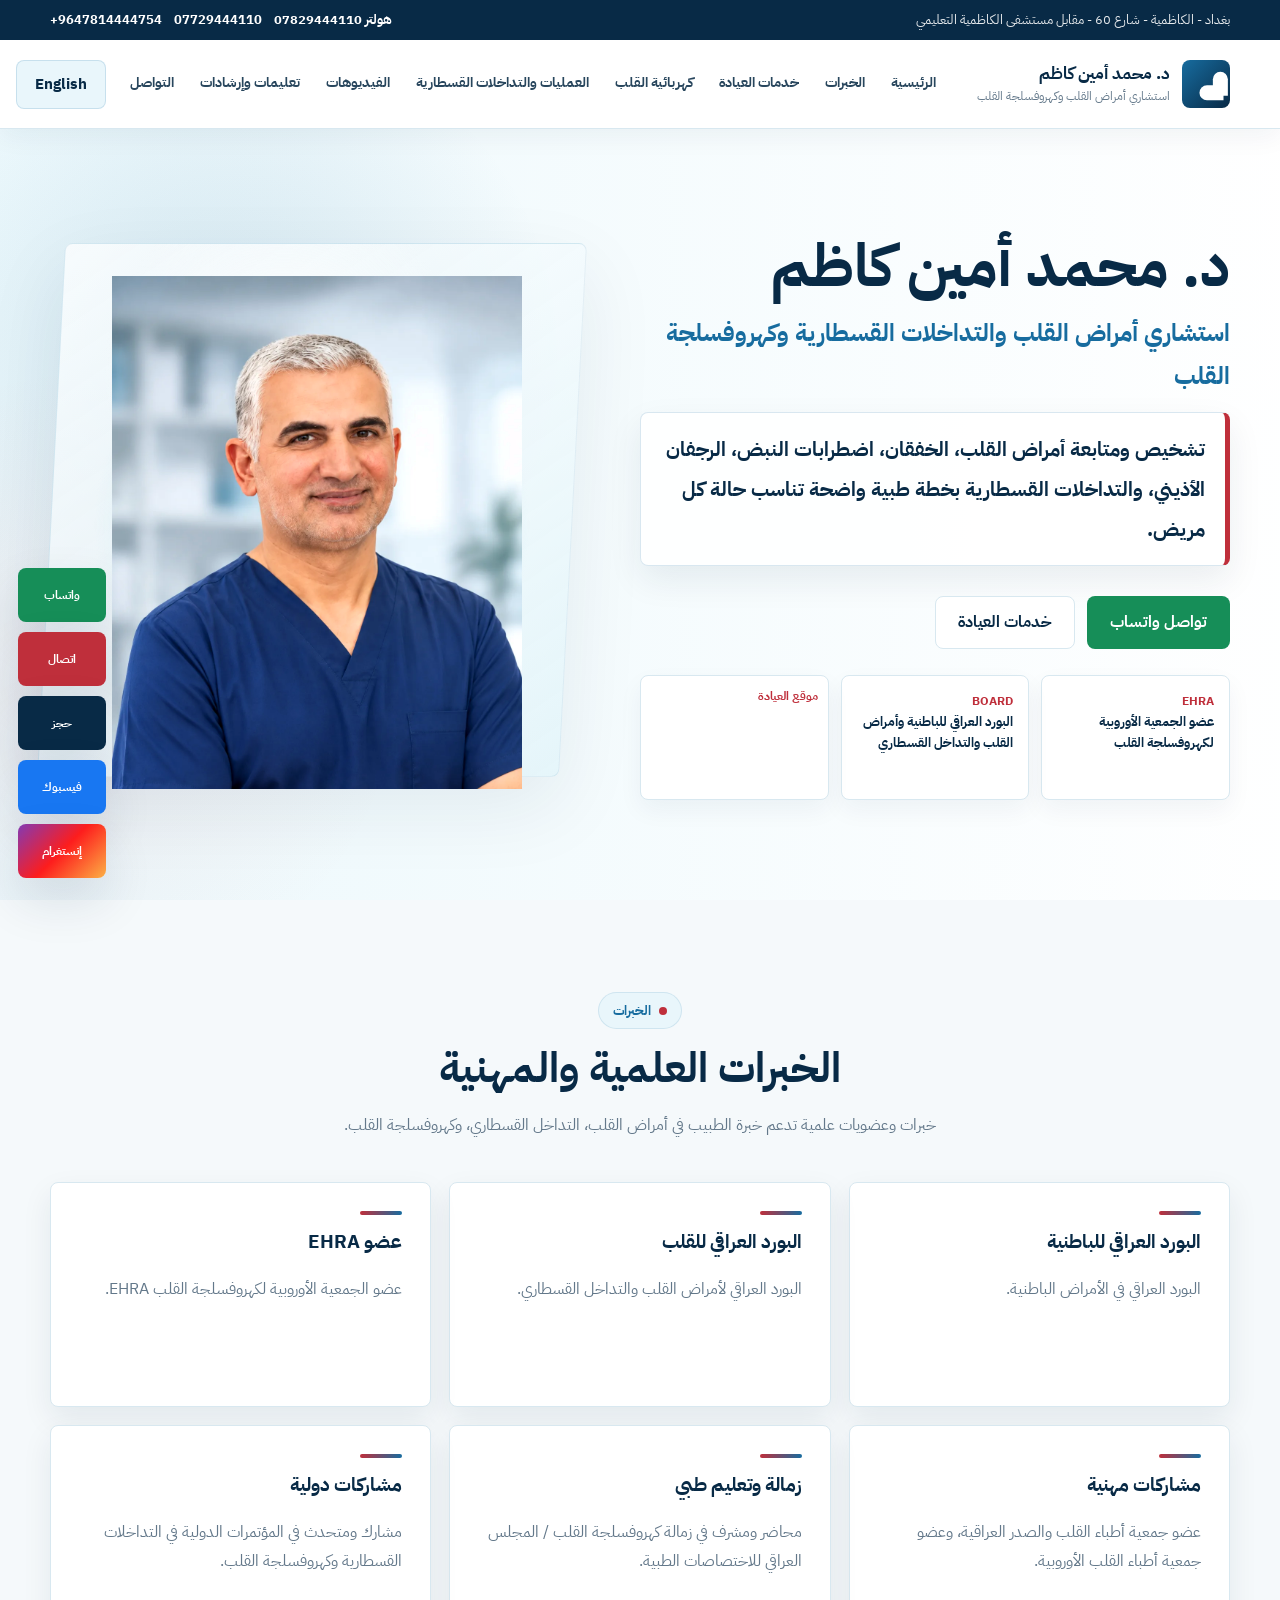
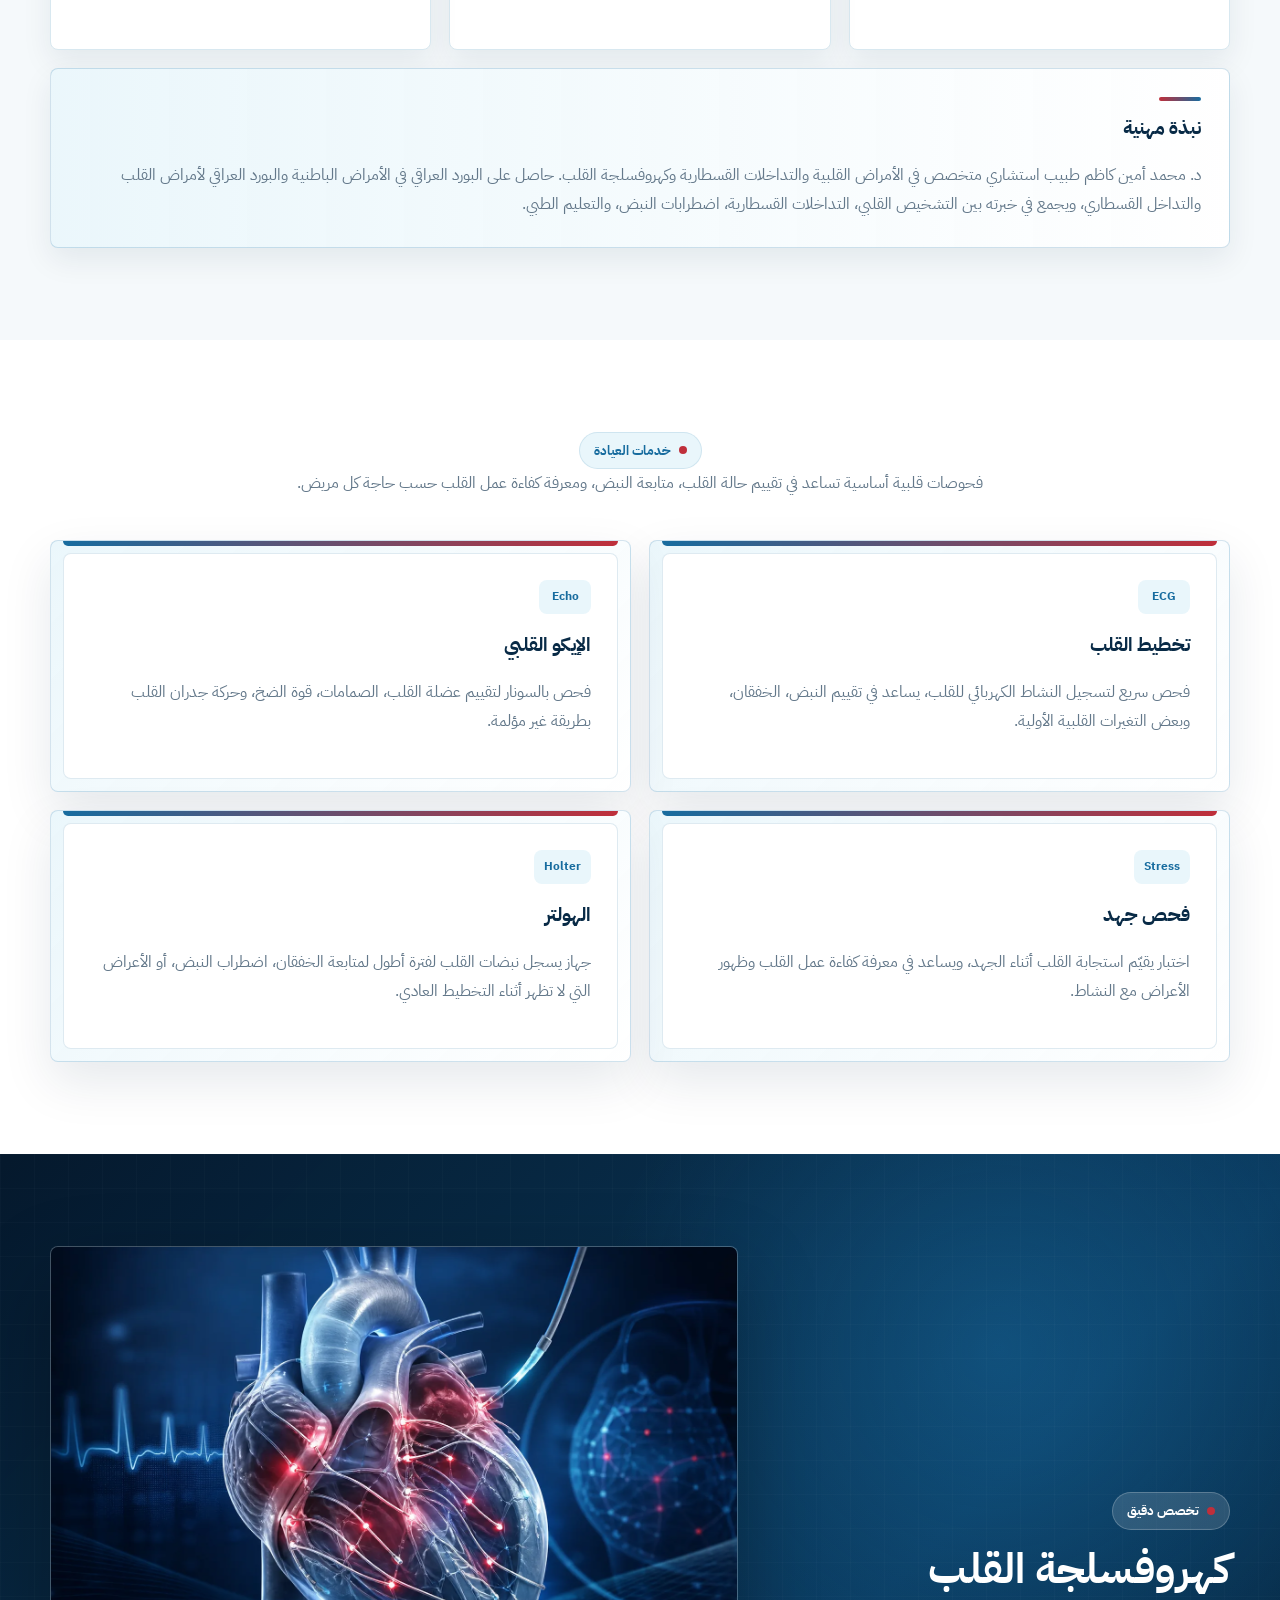
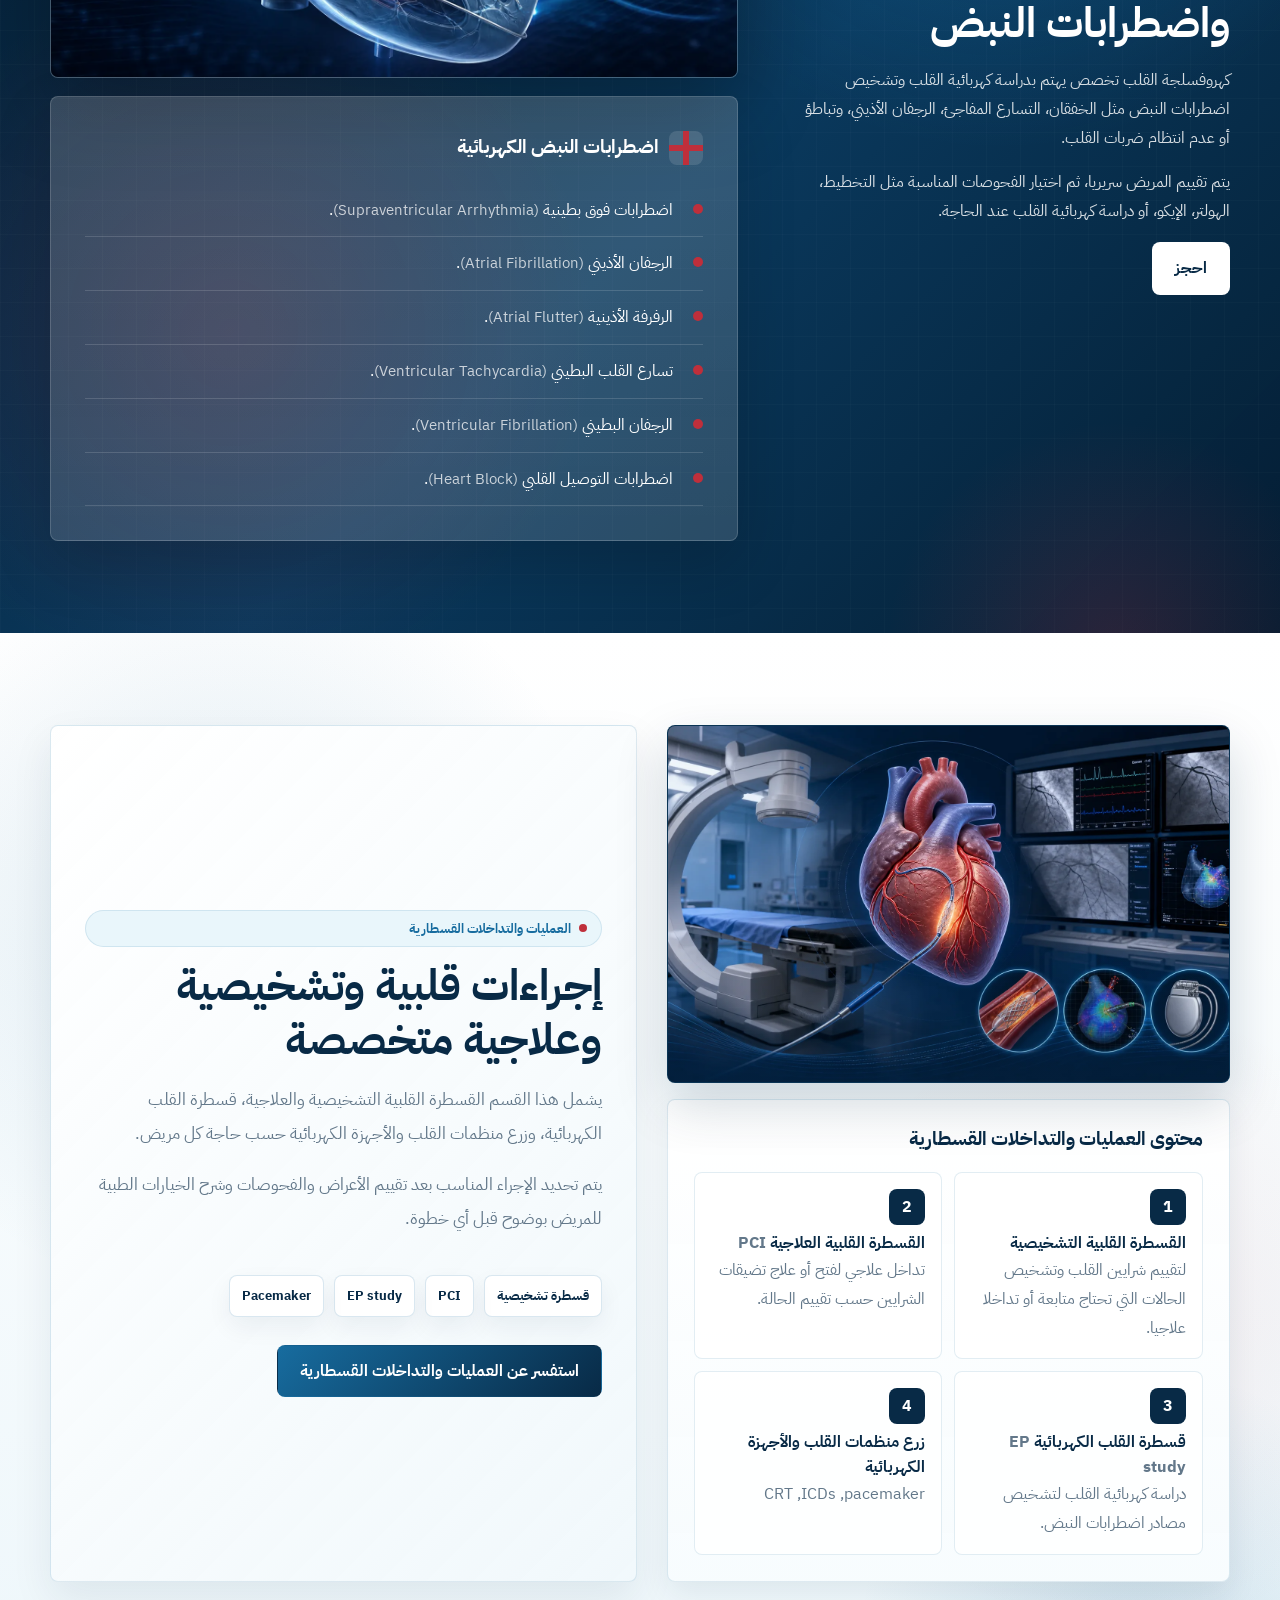
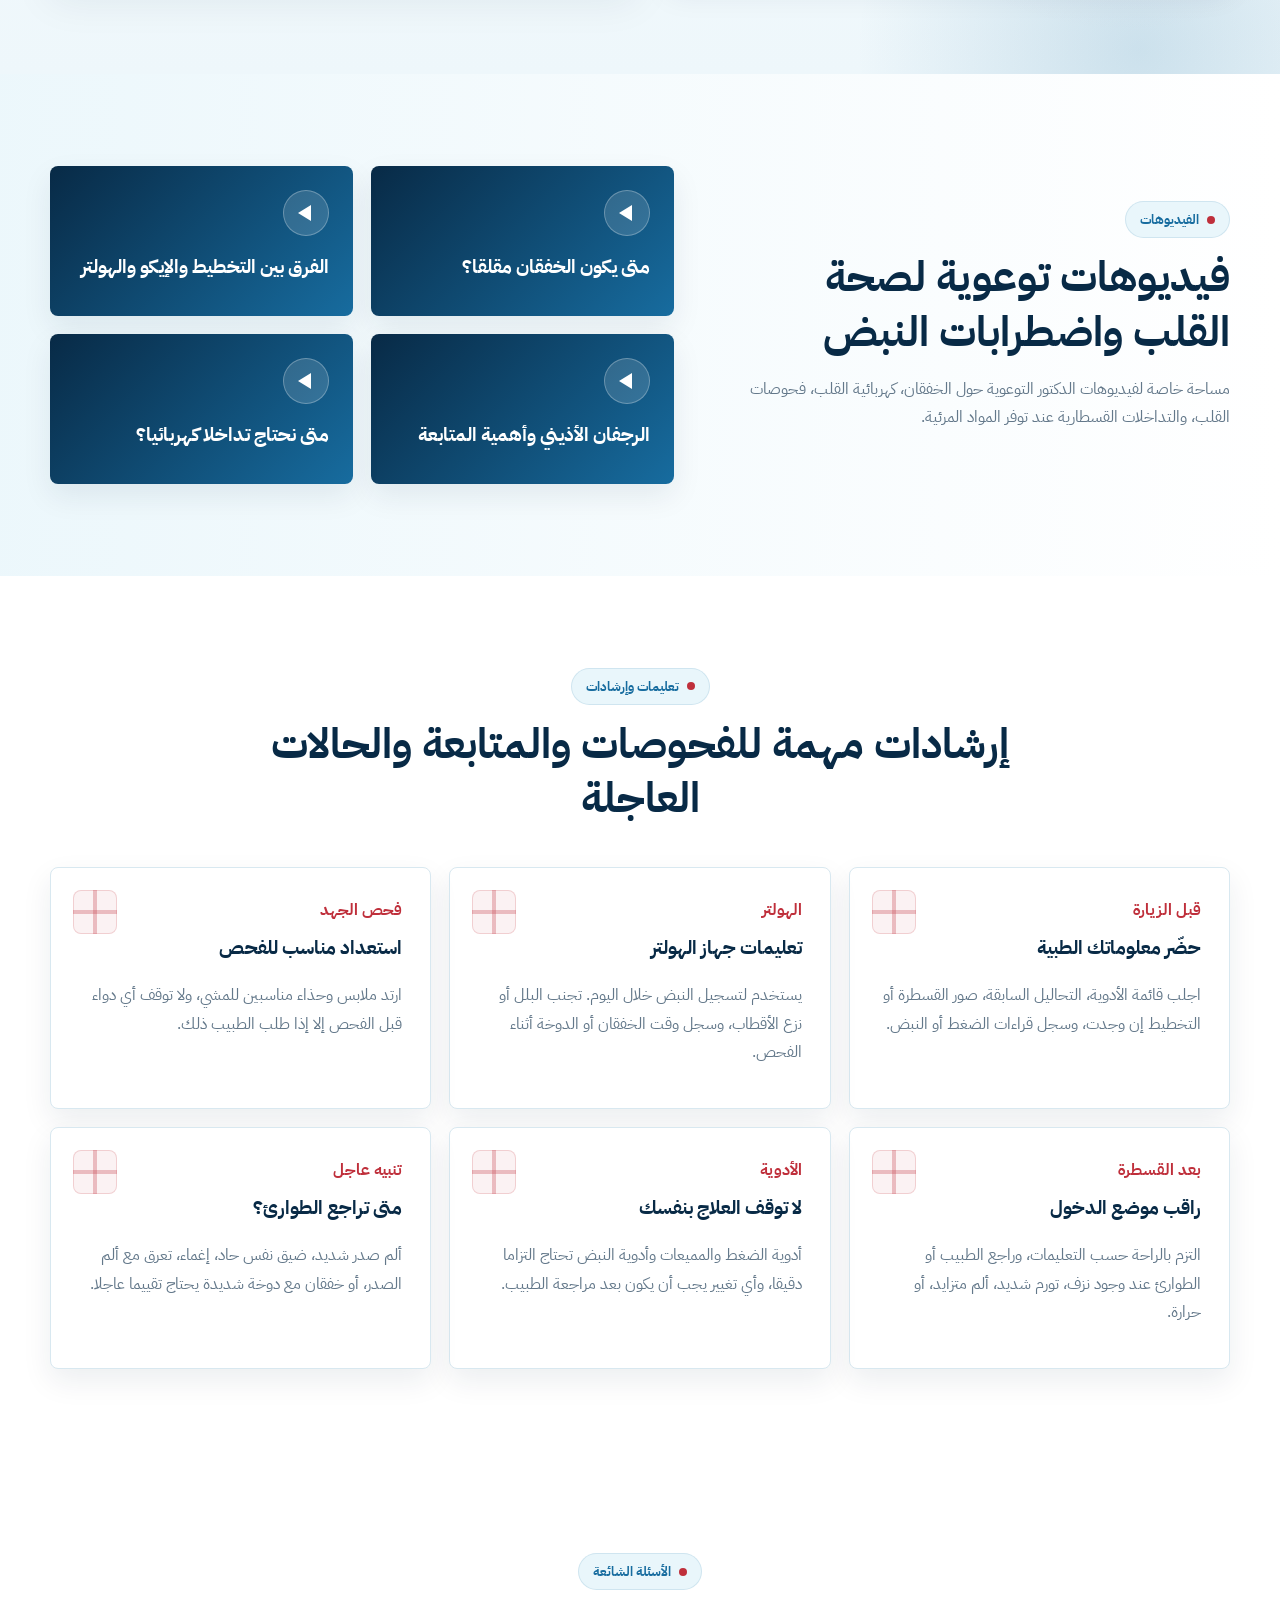
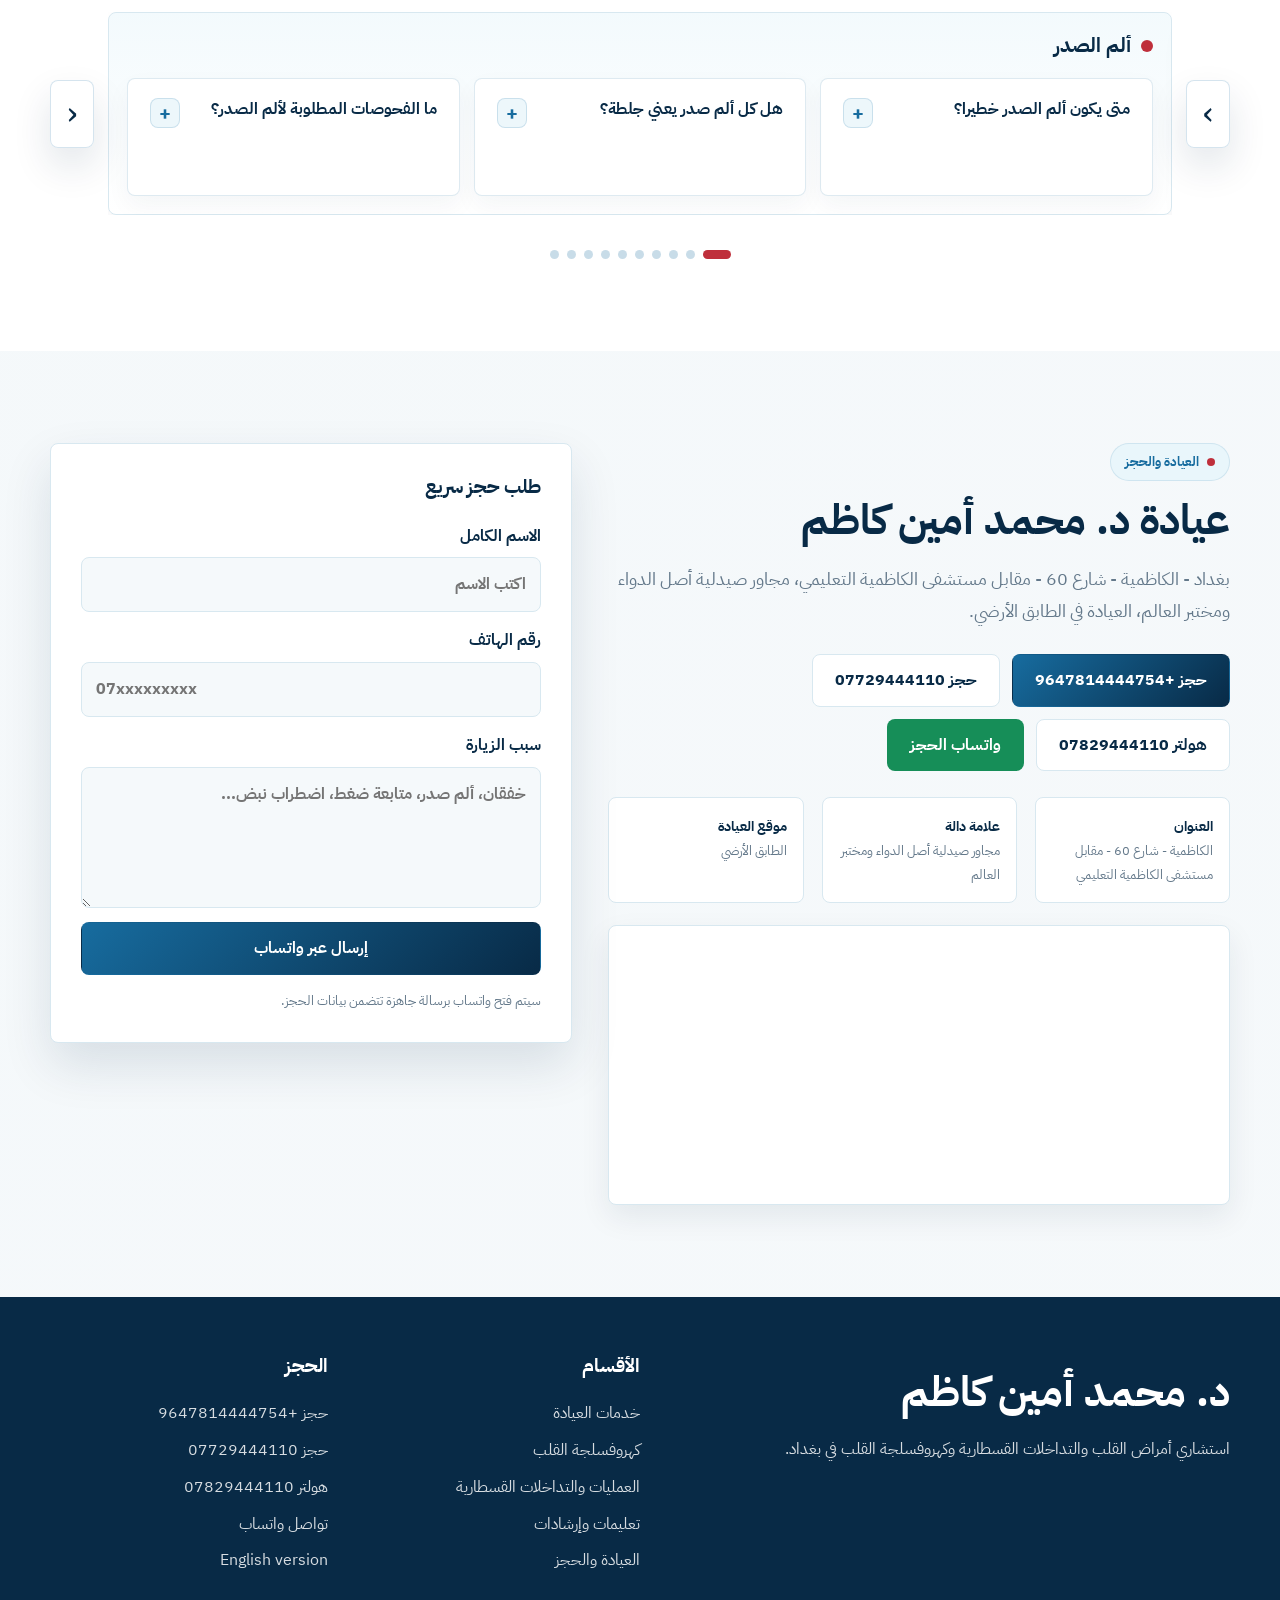
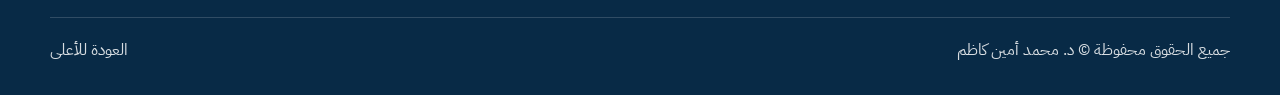
==== index.html @ b87ef4cc "Add files via upload" ====
<!DOCTYPE html>
<html lang="ar" dir="rtl">
<head>
  <meta charset="UTF-8" />
  <meta name="viewport" content="width=device-width, initial-scale=1.0" />
  <title>د. محمد أمين كاظم | استشاري أمراض القلب وكهروفسلجة القلب في بغداد</title>
  <meta name="description" content="د. محمد أمين كاظم، استشاري أمراض القلب والتداخلات القسطارية وكهروفسلجة القلب في بغداد. تشخيص ومتابعة الخفقان، اضطرابات النبض، ألم الصدر، القسطرة القلبية وكهربائية القلب." />
  <meta name="keywords" content="دكتور قلب بغداد, دكتور قلب الكاظمية, كهروفسلجة القلب بغداد, كهربائية القلب, اضطرابات النبض, خفقان القلب, قسطرة القلب بغداد, د. محمد أمين كاظم" />
  <meta name="author" content="د. محمد أمين كاظم" />
  <meta name="theme-color" content="#082a46" />
  <link rel="canonical" href="index.html" />
  <meta property="og:title" content="د. محمد أمين كاظم | استشاري أمراض القلب وكهروفسلجة القلب في بغداد" />
  <meta property="og:description" content="رعاية قلبية متخصصة في بغداد لتشخيص ومتابعة الخفقان، اضطرابات النبض، الرجفان الأذيني، القسطرة القلبية، وكهروفسلجة القلب." />
  <meta property="og:type" content="website" />
  <meta property="og:url" content="index.html" />
  <meta property="og:site_name" content="عيادة د. محمد أمين كاظم" />
  <meta property="og:locale" content="ar_IQ" />
  <meta property="og:locale:alternate" content="en_US" />
  <meta property="og:image" content="assets/images/doctor-main.png" />
  <meta property="og:image:type" content="image/png" />
  <meta property="og:image:alt" content="د. محمد أمين كاظم استشاري أمراض القلب وكهروفسلجة القلب في بغداد" />
  <meta name="twitter:card" content="summary_large_image" />
  <meta name="twitter:title" content="د. محمد أمين كاظم | استشاري أمراض القلب في بغداد" />
  <meta name="twitter:description" content="تشخيص ومتابعة أمراض القلب، الخفقان، اضطرابات النبض، الرجفان الأذيني، والتداخلات القسطارية في بغداد." />
  <meta name="twitter:image" content="assets/images/doctor-main.png" />
  <meta name="twitter:image:alt" content="د. محمد أمين كاظم استشاري أمراض القلب" />
  <link rel="alternate" hreflang="ar" href="index.html" />
  <link rel="alternate" hreflang="en" href="index-en.html" />
  <link rel="alternate" hreflang="x-default" href="index.html" />
  <link rel="preconnect" href="https://fonts.googleapis.com" />
  <link rel="preconnect" href="https://fonts.gstatic.com" crossorigin />
  <link href="https://fonts.googleapis.com/css2?family=IBM+Plex+Sans+Arabic:wght@400;500;600;700;800&family=Manrope:wght@400;500;600;700;800&display=swap" rel="stylesheet" />
  <link rel="preload" href="assets/images/doctor-main.webp" as="image" type="image/webp" />
  <link rel="stylesheet" href="styles.css" />
  <script type="application/ld+json">
  {
    "@context": "https://schema.org",
    "@type": "Physician",
    "name": "د. محمد أمين كاظم",
    "url": "index.html",
    "image": "assets/images/doctor-main.png",
    "description": "استشاري أمراض القلب والتداخلات القسطارية وكهروفسلجة القلب في بغداد.",
    "medicalSpecialty": ["Cardiology", "Interventional Cardiology", "Cardiac Electrophysiology"],
    "telephone": ["+9647814444754", "+9647729444110", "+9647829444110"],
    "address": {
      "@type": "PostalAddress",
      "addressLocality": "بغداد",
      "streetAddress": "الكاظمية - شارع 60 - مقابل مستشفى الكاظمية التعليمي - مجاور صيدلية أصل الدواء ومختبر العالم - الطابق الأرضي",
      "addressCountry": "IQ"
    },
    "areaServed": "بغداد",
    "knowsAbout": ["أمراض القلب", "الخفقان", "اضطرابات النبض", "كهروفسلجة القلب", "التداخلات القسطارية", "الرجفان الأذيني"]
  }
  </script>
</head>
<body>
  <header class="site-header" id="top">
    <div class="top-strip">
      <div class="container top-strip-inner">
        <span>بغداد - الكاظمية - شارع 60 - مقابل مستشفى الكاظمية التعليمي</span>
        <div class="top-links">
          <a href="tel:+9647814444754">+9647814444754</a>
          <a href="tel:07729444110">07729444110</a>
          <a href="tel:07829444110">هولتر 07829444110</a>
        </div>
      </div>
    </div>
    <div class="container nav-wrap">
      <a class="brand" href="#home" aria-label="د. محمد أمين كاظم">
        <span class="brand-mark" aria-hidden="true">
          <span></span>
        </span>
        <span class="brand-text">
          <strong>د. محمد أمين كاظم</strong>
          <small>استشاري أمراض القلب وكهروفسلجة القلب</small>
        </span>
      </a>
      <button class="menu-toggle" type="button" aria-label="فتح القائمة" aria-expanded="false">
        <span></span><span></span><span></span>
      </button>
      <nav class="main-nav" aria-label="القائمة الرئيسية">
        <a href="#home">الرئيسية</a>
        <a href="#qualifications">الخبرات</a>
        <a href="#services">خدمات العيادة</a>
        <a href="#electrophysiology">كهربائية القلب</a>
        <a href="#interventions">العمليات والتداخلات القسطارية</a>
        <a href="#videos">الفيديوهات</a>
        <a href="#guidance">تعليمات وإرشادات</a>
        <a href="#contact">التواصل</a>
      </nav>
      <a class="language-switch" href="index-en.html" lang="en" hreflang="en">English</a>
    </div>
  </header>

  <main>
    <section class="hero section-pad" id="home">
      <div class="container hero-grid">
        <div class="hero-content">
          <h1>د. محمد أمين كاظم</h1>
          <p class="lead">استشاري أمراض القلب والتداخلات القسطارية وكهروفسلجة القلب</p>
          <p class="hero-copy">تشخيص ومتابعة أمراض القلب، الخفقان، اضطرابات النبض، الرجفان الأذيني، والتداخلات القسطارية بخطة طبية واضحة تناسب حالة كل مريض.</p>
          <div class="hero-actions">
            <a class="btn btn-whatsapp" href="https://wa.me/9647814444754" target="_blank" rel="noopener">تواصل واتساب</a>
            <a class="btn btn-outline" href="#services">خدمات العيادة</a>
          </div>
          <div class="hero-badges" aria-label="معلومات تخصصية">
            <div>
              <span>EHRA</span>
              <strong>عضو الجمعية الأوروبية لكهروفسلجة القلب</strong>
            </div>
            <div>
              <span>Board</span>
              <strong>البورد العراقي للباطنية وأمراض القلب والتداخل القسطاري</strong>
            </div>
            <div class="map-badge">
              <span>موقع العيادة</span>
              <iframe
                title="خريطة عيادة د. محمد أمين كاظم"
                src="https://www.google.com/maps?q=%D8%A8%D8%BA%D8%AF%D8%A7%D8%AF%20%D8%A7%D9%84%D9%83%D8%A7%D8%B8%D9%85%D9%8A%D8%A9%20%D8%B4%D8%A7%D8%B1%D8%B9%2060%20%D9%85%D9%82%D8%A7%D8%A8%D9%84%20%D9%85%D8%B3%D8%AA%D8%B4%D9%81%D9%89%20%D8%A7%D9%84%D9%83%D8%A7%D8%B8%D9%85%D9%8A%D8%A9%20%D8%A7%D9%84%D8%AA%D8%B9%D9%84%D9%8A%D9%85%D9%8A&output=embed"
                loading="lazy"
                referrerpolicy="no-referrer-when-downgrade"></iframe>
            </div>
          </div>
        </div>
        <div class="hero-visual">
          <div class="doctor-frame">
            <picture>
              <source srcset="assets/images/doctor-main.webp" type="image/webp" />
              <img src="assets/images/doctor-main.png" alt="د. محمد أمين كاظم استشاري أمراض القلب" />
            </picture>
          </div>
        </div>
      </div>
    </section>

    <section class="section-pad soft-bg" id="qualifications">
      <div class="container">
        <div class="section-head">
          <span class="eyebrow">الخبرات</span>
          <h2>الخبرات العلمية والمهنية</h2>
          <p>خبرات وعضويات علمية تدعم خبرة الطبيب في أمراض القلب، التداخل القسطاري، وكهروفسلجة القلب.</p>
        </div>
        <div class="qualification-grid">
          <article class="info-card"><h3>البورد العراقي للباطنية</h3><p>البورد العراقي في الأمراض الباطنية.</p></article>
          <article class="info-card"><h3>البورد العراقي للقلب</h3><p>البورد العراقي لأمراض القلب والتداخل القسطاري.</p></article>
          <article class="info-card"><h3>عضو EHRA</h3><p>عضو الجمعية الأوروبية لكهروفسلجة القلب EHRA.</p></article>
          <article class="info-card"><h3>مشاركات مهنية</h3><p>عضو جمعية أطباء القلب والصدر العراقية، وعضو جمعية أطباء القلب الأوروبية.</p></article>
          <article class="info-card"><h3>زمالة وتعليم طبي</h3><p>محاضر ومشرف في زمالة كهروفسلجة القلب / المجلس العراقي للاختصاصات الطبية.</p></article>
          <article class="info-card"><h3>مشاركات دولية</h3><p>مشارك ومتحدث في المؤتمرات الدولية في التداخلات القسطارية وكهروفسلجة القلب.</p></article>
          <article class="info-card wide-info"><h3>نبذة مهنية</h3><p>د. محمد أمين كاظم طبيب استشاري متخصص في الأمراض القلبية والتداخلات القسطارية وكهروفسلجة القلب. حاصل على البورد العراقي في الأمراض الباطنية والبورد العراقي لأمراض القلب والتداخل القسطاري، ويجمع في خبرته بين التشخيص القلبي، التداخلات القسطارية، اضطرابات النبض، والتعليم الطبي.</p></article>
        </div>
      </div>
    </section>

    <section class="section-pad" id="services">
      <div class="container">
        <div class="section-head">
          <span class="eyebrow">خدمات العيادة</span>
          <p>فحوصات قلبية أساسية تساعد في تقييم حالة القلب، متابعة النبض، ومعرفة كفاءة عمل القلب حسب حاجة كل مريض.</p>
        </div>
        <div class="service-grid">
          <article class="service-card">
            <div class="service-inner"><span>ECG</span><h3>تخطيط القلب</h3><p>فحص سريع لتسجيل النشاط الكهربائي للقلب، يساعد في تقييم النبض، الخفقان، وبعض التغيرات القلبية الأولية.</p></div>
          </article>
          <article class="service-card">
            <div class="service-inner"><span>Echo</span><h3>الإيكو القلبي</h3><p>فحص بالسونار لتقييم عضلة القلب، الصمامات، قوة الضخ، وحركة جدران القلب بطريقة غير مؤلمة.</p></div>
          </article>
          <article class="service-card">
            <div class="service-inner"><span>Stress</span><h3>فحص جهد</h3><p>اختبار يقيّم استجابة القلب أثناء الجهد، ويساعد في معرفة كفاءة عمل القلب وظهور الأعراض مع النشاط.</p></div>
          </article>
          <article class="service-card">
            <div class="service-inner"><span>Holter</span><h3>الهولتر</h3><p>جهاز يسجل نبضات القلب لفترة أطول لمتابعة الخفقان، اضطراب النبض، أو الأعراض التي لا تظهر أثناء التخطيط العادي.</p></div>
          </article>
        </div>
      </div>
    </section>

    <section class="section-pad deep-feature" id="electrophysiology">
      <div class="container split-grid">
        <div class="feature-copy">
          <span class="eyebrow light-eyebrow">تخصص دقيق</span>
          <h2>كهروفسلجة القلب واضطرابات النبض</h2>
          <p>كهروفسلجة القلب تخصص يهتم بدراسة كهربائية القلب وتشخيص اضطرابات النبض مثل الخفقان، التسارع المفاجئ، الرجفان الأذيني، وتباطؤ أو عدم انتظام ضربات القلب.</p>
          <p>يتم تقييم المريض سريريا، ثم اختيار الفحوصات المناسبة مثل التخطيط، الهولتر، الإيكو، أو دراسة كهربائية القلب عند الحاجة.</p>
          <a class="btn btn-light" href="#contact">احجز</a>
        </div>
        <div class="ep-stack">
          <figure class="ep-visual">
            <picture>
              <source srcset="assets/images/electrophysiology-visual.webp" type="image/webp" />
              <img src="assets/images/electrophysiology-visual.png" alt="صورة توضيحية احترافية لكهروفسلجة القلب واضطرابات النبض" loading="lazy" />
            </picture>
          </figure>
          <div class="dark-panel">
            <h3>اضطرابات النبض الكهربائية</h3>
            <ul>
              <li>اضطرابات فوق بطينية <span>(Supraventricular Arrhythmia)</span>.</li>
              <li>الرجفان الأذيني <span>(Atrial Fibrillation)</span>.</li>
              <li>الرفرفة الأذينية <span>(Atrial Flutter)</span>.</li>
              <li>تسارع القلب البطيني <span>(Ventricular Tachycardia)</span>.</li>
              <li>الرجفان البطيني <span>(Ventricular Fibrillation)</span>.</li>
              <li>اضطرابات التوصيل القلبي <span>(Heart Block)</span>.</li>
            </ul>
          </div>
        </div>
      </div>
    </section>

    <section class="section-pad interventions-section" id="interventions">
      <div class="container split-grid reverse-on-mobile">
        <div class="intervention-showcase">
          <figure class="intervention-visual">
            <picture>
              <source srcset="assets/images/interventions-visual.webp" type="image/webp" />
              <img src="assets/images/interventions-visual.png" alt="صورة توضيحية لعمليات القسطرة القلبية والتداخلات الكهربائية" loading="lazy" />
            </picture>
          </figure>
          <div class="timeline-card">
            <h3>محتوى العمليات والتداخلات القسطارية</h3>
            <ol>
              <li><strong>القسطرة القلبية التشخيصية</strong><span>لتقييم شرايين القلب وتشخيص الحالات التي تحتاج متابعة أو تداخلا علاجيا.</span></li>
              <li><strong>القسطرة القلبية العلاجية <span class="inline-ltr">PCI</span></strong><span>تداخل علاجي لفتح أو علاج تضيقات الشرايين حسب تقييم الحالة.</span></li>
              <li><strong>قسطرة القلب الكهربائية <span class="inline-ltr">EP study</span></strong><span>دراسة كهربائية القلب لتشخيص مصادر اضطرابات النبض.</span></li>
              <li><strong>زرع منظمات القلب والأجهزة الكهربائية</strong><span><span class="inline-ltr">pacemaker</span>, <span class="inline-ltr">ICDs</span>, <span class="inline-ltr">CRT</span></span></li>
            </ol>
          </div>
        </div>
        <div class="intervention-copy">
          <span class="eyebrow">العمليات والتداخلات القسطارية</span>
          <h2>إجراءات قلبية وتشخيصية وعلاجية متخصصة</h2>
          <p>يشمل هذا القسم القسطرة القلبية التشخيصية والعلاجية، قسطرة القلب الكهربائية، وزرع منظمات القلب والأجهزة الكهربائية حسب حاجة كل مريض.</p>
          <p>يتم تحديد الإجراء المناسب بعد تقييم الأعراض والفحوصات وشرح الخيارات الطبية للمريض بوضوح قبل أي خطوة.</p>
          <div class="cath-tags" aria-label="مجالات العمليات والتداخلات القسطارية">
            <span>قسطرة تشخيصية</span>
            <span>PCI</span>
            <span>EP study</span>
            <span>Pacemaker</span>
          </div>
          <a class="btn btn-primary" href="tel:07729444110">استفسر عن العمليات والتداخلات القسطارية</a>
        </div>
      </div>
    </section>

    <section class="section-pad video-section" id="videos">
      <div class="container split-grid">
        <div>
          <span class="eyebrow">الفيديوهات</span>
          <h2>فيديوهات توعوية لصحة القلب واضطرابات النبض</h2>
          <p>مساحة خاصة لفيديوهات الدكتور التوعوية حول الخفقان، كهربائية القلب، فحوصات القلب، والتداخلات القسطارية عند توفر المواد المرئية.</p>
        </div>
        <div class="video-grid">
          <article class="video-card"><span></span><h3>متى يكون الخفقان مقلقا؟</h3></article>
          <article class="video-card"><span></span><h3>الفرق بين التخطيط والإيكو والهولتر</h3></article>
          <article class="video-card"><span></span><h3>الرجفان الأذيني وأهمية المتابعة</h3></article>
          <article class="video-card"><span></span><h3>متى نحتاج تداخلا كهربائيا؟</h3></article>
        </div>
      </div>
    </section>

    <section class="section-pad guidance-section" id="guidance">
      <div class="container">
        <div class="section-head">
          <span class="eyebrow">تعليمات وإرشادات</span>
          <h2>إرشادات مهمة للفحوصات والمتابعة والحالات العاجلة</h2>
        </div>
        <div class="article-grid guidance-grid">
          <article class="article-card"><span>قبل الزيارة</span><h3>حضّر معلوماتك الطبية</h3><p>اجلب قائمة الأدوية، التحاليل السابقة، صور القسطرة أو التخطيط إن وجدت، وسجل قراءات الضغط أو النبض.</p></article>
          <article class="article-card"><span>الهولتر</span><h3>تعليمات جهاز الهولتر</h3><p>يستخدم لتسجيل النبض خلال اليوم. تجنب البلل أو نزع الأقطاب، وسجل وقت الخفقان أو الدوخة أثناء الفحص.</p></article>
          <article class="article-card"><span>فحص الجهد</span><h3>استعداد مناسب للفحص</h3><p>ارتد ملابس وحذاء مناسبين للمشي، ولا توقف أي دواء قبل الفحص إلا إذا طلب الطبيب ذلك.</p></article>
          <article class="article-card"><span>بعد القسطرة</span><h3>راقب موضع الدخول</h3><p>التزم بالراحة حسب التعليمات، وراجع الطبيب أو الطوارئ عند وجود نزف، تورم شديد، ألم متزايد، أو حرارة.</p></article>
          <article class="article-card"><span>الأدوية</span><h3>لا توقف العلاج بنفسك</h3><p>أدوية الضغط والمميعات وأدوية النبض تحتاج التزاما دقيقا، وأي تغيير يجب أن يكون بعد مراجعة الطبيب.</p></article>
          <article class="article-card"><span>تنبيه عاجل</span><h3>متى تراجع الطوارئ؟</h3><p>ألم صدر شديد، ضيق نفس حاد، إغماء، تعرق مع ألم الصدر، أو خفقان مع دوخة شديدة يحتاج تقييما عاجلا.</p></article>
        </div>
      </div>
    </section>

    <section class="section-pad" id="faq">
      <div class="container faq-grid">
        <div>
          <span class="eyebrow">الأسئلة الشائعة</span>
        </div>
        <div class="faq-carousel" data-faq-carousel>
          <button class="faq-arrow faq-arrow-prev" type="button" aria-label="المحور السابق" data-faq-prev>›</button>
          <div class="faq-list" tabindex="0">
          <section class="faq-category" id="faq-chest">
            <h3>ألم الصدر</h3>
            <article class="faq-item"><button type="button">متى يكون ألم الصدر خطيرا؟</button><p>إذا كان الألم شديدا، جديدا، أو يرافقه ضيق نفس، تعرق، غثيان، دوخة، أو يمتد للكتف أو الذراع أو الفك، يجب التعامل معه كحالة طارئة ومراجعة الطوارئ فورا.</p></article>
            <article class="faq-item"><button type="button">هل كل ألم صدر يعني جلطة؟</button><p>ليس دائما؛ فقد يكون السبب من القلب أو المعدة أو العضلات أو الرئة، لكن الطبيب يبدأ عادة باستبعاد الأسباب القلبية المهمة لأنها قد تكون خطيرة.</p></article>
            <article class="faq-item"><button type="button">ما الفحوصات المطلوبة لألم الصدر؟</button><p>حسب الحالة قد يحتاج المريض إلى تخطيط قلب، تحاليل إنزيمات القلب، إيكو، فحص جهد، أو قسطرة إذا كانت النتائج تستدعي ذلك.</p></article>
          </section>

          <section class="faq-category" id="faq-palpitations">
            <h3>خفقان القلب</h3>
            <article class="faq-item"><button type="button">متى أراجع الطبيب بسبب الخفقان؟</button><p>إذا كان الخفقان متكررا، يطول، يزداد، أو يرافقه ألم صدر، إغماء، دوخة شديدة أو ضيق نفس، يحتاج إلى تقييم طبي.</p></article>
            <article class="faq-item"><button type="button">هل الخفقان دائما خطير؟</button><p>لا، بعض الحالات تكون بسبب قلق، منبهات، قلة نوم أو إجهاد، لكن الخفقان المتكرر قد يكون علامة على اضطراب في نظم القلب.</p></article>
            <article class="faq-item"><button type="button">ما الفحوصات التي تكشف سبب الخفقان؟</button><p>أهم الفحوصات: تخطيط القلب، الهولتر، الإيكو، تحاليل الدم، وأحيانا دراسة كهربائية القلب حسب تقييم الطبيب.</p></article>
          </section>

          <section class="faq-category" id="faq-rhythm">
            <h3>اضطرابات نبض القلب</h3>
            <article class="faq-item"><button type="button">ما معنى اضطراب النبض؟</button><p>يعني أن النبض قد يكون سريعا جدا، بطيئا جدا، أو غير منتظم، وقد يظهر كخفقان أو دوخة أو تعب أو ضيق نفس.</p></article>
            <article class="faq-item"><button type="button">متى يكون اضطراب النبض طارئا؟</button><p>إذا صاحبه ألم صدر، ضيق نفس شديد أو إغماء، يجب مراجعة الطوارئ؛ لأن بعض اضطرابات النبض تحتاج تدخلا عاجلا.</p></article>
            <article class="faq-item"><button type="button">هل اضطرابات النبض لها علاج؟</button><p>نعم، العلاج قد يكون أدوية، تنظيم نمط الحياة، صدمات كهربائية منظمة، كي بالقسطرة، أو أجهزة حسب نوع الاضطراب وشدته.</p></article>
          </section>

          <section class="faq-category" id="faq-af">
            <h3>الرجفان الأذيني</h3>
            <article class="faq-item"><button type="button">ما هو الرجفان الأذيني؟</button><p>هو نوع من اضطراب نبض القلب يكون فيه النبض غير منتظم، وقد يشعر المريض بخفقان، تعب، ضيق نفس أو دوخة.</p></article>
            <article class="faq-item"><button type="button">هل الرجفان الأذيني خطير؟</button><p>قد يزيد خطر الجلطات إذا لم يتابع بشكل صحيح، لذلك يحدد الطبيب الحاجة إلى مميعات الدم أو أدوية تنظيم النبض حسب حالة المريض.</p></article>
            <article class="faq-item"><button type="button">ما علاج الرجفان الأذيني؟</button><p>العلاج قد يشمل أدوية لتنظيم سرعة النبض، مميعات، أدوية لإرجاع النظم الطبيعي، تقويم نظم القلب، أو كي بالقسطرة في حالات مختارة.</p></article>
          </section>

          <section class="faq-category" id="faq-bp">
            <h3>ارتفاع ضغط الدم</h3>
            <article class="faq-item"><button type="button">هل ارتفاع الضغط يسبب أعراضا؟</button><p>غالبا لا يسبب أعراضا واضحة، ولهذا يسمى أحيانا القاتل الصامت، ويحتاج قياسا منتظما وليس الاعتماد على الإحساس فقط.</p></article>
            <article class="faq-item"><button type="button">متى أبدأ علاج الضغط؟</button><p>القرار يعتمد على قراءات الضغط المتكررة، العمر، وجود السكري أو أمراض الكلى أو القلب، وخطر الجلطات. العلاج قد يشمل تغيير نمط الحياة وأدوية حسب مرحلة الضغط والخطر العام.</p></article>
            <article class="faq-item"><button type="button">هل أترك دواء الضغط إذا تحسنت القراءة؟</button><p>لا توقف الدواء من نفسك. إذا تحسنت القراءات، الطبيب هو من يقرر تقليل العلاج أو تعديله.</p></article>
          </section>

          <section class="faq-category" id="faq-cath">
            <h3>قسطرة القلب التشخيصية</h3>
            <article class="faq-item"><button type="button">متى يحتاج المريض إلى قسطرة قلب؟</button><p>قد تطلب القسطرة عند وجود ألم صدر، نتائج غير طبيعية بفحص الجهد أو التخطيط، اشتباه بتضيق شرايين، أو الحاجة لتقييم دقيق لشرايين القلب.</p></article>
            <article class="faq-item"><button type="button">ماذا أفعل قبل القسطرة؟</button><p>عادة يطلب الفريق الطبي الصيام عدة ساعات، إبلاغ الطبيب بكل الأدوية خصوصا المميعات وأدوية السكري، وإخبار الفريق عن أي حساسية أو مرض كلى أو حمل.</p></article>
            <article class="faq-item"><button type="button">هل القسطرة مؤلمة؟</button><p>غالبا تجرى بتخدير موضعي ومهدئ بسيط، وقد يشعر المريض بضغط أو انزعاج بسيط في مكان الدخول، وليس ألما شديدا عادة.</p></article>
          </section>

          <section class="faq-category" id="faq-after-cath">
            <h3>بعد القسطرة أو الدعامة</h3>
            <article class="faq-item"><button type="button">ماذا أفعل بعد القسطرة؟</button><p>الراحة، شرب السوائل إذا سمح الطبيب، مراقبة مكان القسطرة، إبقاء المنطقة نظيفة وجافة، وتجنب الجهد حسب تعليمات الطبيب.</p></article>
            <article class="faq-item"><button type="button">متى أرجع للحركة والعمل؟</button><p>حسب نوع القسطرة ومكان الدخول. غالبا ينصح بتجنب حمل الأشياء الثقيلة والجهد الشديد لفترة قصيرة، وقد تكون العودة للعمل بعد أيام أو أسبوع حسب الحالة والعمل.</p></article>
            <article class="faq-item"><button type="button">هل أستطيع إيقاف المميعات بعد الدعامة؟</button><p>لا، إيقاف المميعات أو مضادات الصفيحات بدون رأي الطبيب قد يسبب انسداد الدعامة أو جلطة. يجب الالتزام بالدواء كما وصفه الطبيب.</p></article>
          </section>

          <section class="faq-category" id="faq-ep">
            <h3>كهروفسلجة القلب</h3>
            <article class="faq-item"><button type="button">ما هي كهروفسلجة القلب؟</button><p>هي فحوصات وتقييمات متخصصة لدراسة كهربائية القلب ومعرفة مصدر اضطراب النبض، خصوصا عند الخفقان المتكرر أو التسارع المفاجئ.</p></article>
            <article class="faq-item"><button type="button">متى يحتاج المريض دراسة كهربائية القلب؟</button><p>عند وجود خفقان متكرر، تسارع مفاجئ، إغماء غير واضح السبب، أو اضطراب نبض لم يظهر بشكل كاف في الفحوصات العادية.</p></article>
            <article class="faq-item"><button type="button">هل ممكن علاج الخفقان بالقسطرة الكهربائية؟</button><p>بعض أنواع اضطرابات النبض يمكن علاجها بالكي بالقسطرة، وهو من الإجراءات المستخدمة لإيقاف الإشارات الكهربائية غير الطبيعية في القلب.</p></article>
          </section>

          <section class="faq-category" id="faq-echo">
            <h3>الإيكو القلبي</h3>
            <article class="faq-item"><button type="button">ما هو الإيكو؟</button><p>الإيكو هو سونار للقلب يوضح حركة القلب، قوة الضخ، الصمامات، وحركة الدم داخل القلب.</p></article>
            <article class="faq-item"><button type="button">متى يحتاج المريض إيكو؟</button><p>قد يطلب عند ضيق النفس، ألم الصدر، النفخة القلبية، ضعف عضلة القلب، أمراض الصمامات، أو متابعة حالة قلبية معروفة.</p></article>
            <article class="faq-item"><button type="button">هل الإيكو مؤلم؟</button><p>لا، هو فحص غير مؤلم غالبا، ويستخدم الموجات الصوتية لتصوير القلب.</p></article>
          </section>

          <section class="faq-category" id="faq-stress">
            <h3>فحص الجهد</h3>
            <article class="faq-item"><button type="button">لماذا يطلب الطبيب فحص الجهد؟</button><p>يستخدم لتقييم القلب أثناء الجهد، وقد يساعد في تشخيص مشاكل شرايين القلب أو بعض اضطرابات النبض.</p></article>
            <article class="faq-item"><button type="button">هل فحص الجهد مناسب لكل المرضى؟</button><p>لا، الطبيب يقرر حسب العمر، الأعراض، التخطيط، الضغط، والقدرة على المشي. بعض المرضى يحتاجون فحوصات بديلة.</p></article>
            <article class="faq-item"><button type="button">هل أوقف أدويتي قبل فحص الجهد؟</button><p>لا توقف أي دواء إلا إذا طلب الطبيب ذلك؛ لأن بعض الأدوية قد تؤثر على نتيجة الفحص أو على سلامة المريض.</p></article>
          </section>
          </div>
          <button class="faq-arrow faq-arrow-next" type="button" aria-label="المحور التالي" data-faq-next>‹</button>
          <div class="faq-dots" aria-label="مؤشر محاور الأسئلة" data-faq-dots></div>
        </div>
      </div>
    </section>

    <section class="section-pad contact-section" id="contact">
      <div class="container contact-grid">
        <div>
          <span class="eyebrow">العيادة والحجز</span>
          <h2>عيادة د. محمد أمين كاظم</h2>
          <p class="address">بغداد - الكاظمية - شارع 60 - مقابل مستشفى الكاظمية التعليمي، مجاور صيدلية أصل الدواء ومختبر العالم، العيادة في الطابق الأرضي.</p>
          <div class="contact-actions">
            <a class="btn btn-primary" href="tel:+9647814444754">حجز +9647814444754</a>
            <a class="btn btn-outline" href="tel:07729444110">حجز 07729444110</a>
            <a class="btn btn-outline" href="tel:07829444110">هولتر 07829444110</a>
            <a class="btn btn-whatsapp" href="https://wa.me/9647814444754" target="_blank" rel="noopener">واتساب الحجز</a>
          </div>
          <div class="clinic-details">
            <div><strong>العنوان</strong><span>الكاظمية - شارع 60 - مقابل مستشفى الكاظمية التعليمي</span></div>
            <div><strong>علامة دالة</strong><span>مجاور صيدلية أصل الدواء ومختبر العالم</span></div>
            <div><strong>موقع العيادة</strong><span>الطابق الأرضي</span></div>
          </div>
          <div class="map-panel" aria-label="موقع العيادة على الخريطة">
            <iframe
              title="موقع عيادة د. محمد أمين كاظم"
              src="https://www.google.com/maps?q=%D8%A8%D8%BA%D8%AF%D8%A7%D8%AF%20%D8%A7%D9%84%D9%83%D8%A7%D8%B8%D9%85%D9%8A%D8%A9%20%D8%B4%D8%A7%D8%B1%D8%B9%2060%20%D9%85%D9%82%D8%A7%D8%A8%D9%84%20%D9%85%D8%B3%D8%AA%D8%B4%D9%81%D9%89%20%D8%A7%D9%84%D9%83%D8%A7%D8%B8%D9%85%D9%8A%D8%A9%20%D8%A7%D9%84%D8%AA%D8%B9%D9%84%D9%8A%D9%85%D9%8A&output=embed"
              loading="lazy"
              referrerpolicy="no-referrer-when-downgrade"></iframe>
          </div>
        </div>
        <form class="booking-form" action="https://wa.me/9647814444754" target="_blank">
          <h3>طلب حجز سريع</h3>
          <label>الاسم الكامل<input type="text" name="name" placeholder="اكتب الاسم" autocomplete="name" /></label>
          <label>رقم الهاتف<input type="tel" name="phone" placeholder="07xxxxxxxxx" autocomplete="tel" /></label>
          <label>سبب الزيارة<textarea name="message" rows="4" placeholder="خفقان، ألم صدر، متابعة ضغط، اضطراب نبض..."></textarea></label>
          <button class="btn btn-primary" type="submit">إرسال عبر واتساب</button>
          <p>سيتم فتح واتساب برسالة جاهزة تتضمن بيانات الحجز.</p>
        </form>
      </div>
    </section>
  </main>

  <footer class="site-footer">
    <div class="container footer-grid">
      <div>
        <h2>د. محمد أمين كاظم</h2>
        <p>استشاري أمراض القلب والتداخلات القسطارية وكهروفسلجة القلب في بغداد.</p>
      </div>
      <div>
        <h3>الأقسام</h3>
        <a href="#services">خدمات العيادة</a>
        <a href="#electrophysiology">كهروفسلجة القلب</a>
        <a href="#interventions">العمليات والتداخلات القسطارية</a>
        <a href="#guidance">تعليمات وإرشادات</a>
        <a href="#contact">العيادة والحجز</a>
      </div>
      <div>
        <h3>الحجز</h3>
        <a href="tel:+9647814444754">حجز +9647814444754</a>
        <a href="tel:07729444110">حجز 07729444110</a>
        <a href="tel:07829444110">هولتر 07829444110</a>
        <a href="https://wa.me/9647814444754" target="_blank" rel="noopener">تواصل واتساب</a>
        <a href="index-en.html" lang="en" hreflang="en">English version</a>
      </div>
    </div>
    <div class="container footer-bottom">
      <span>جميع الحقوق محفوظة © د. محمد أمين كاظم</span>
      <a href="#top">العودة للأعلى</a>
    </div>
  </footer>

  <div class="floating-actions" aria-label="أزرار تواصل سريعة">
    <a class="floating-whatsapp" href="https://wa.me/9647814444754" target="_blank" rel="noopener" aria-label="تواصل واتساب">واتساب</a>
    <a class="floating-call" href="tel:07729444110" aria-label="اتصال للحجز">اتصال</a>
    <a class="floating-booking" href="#contact" aria-label="حجز موعد">حجز</a>
    <a class="floating-facebook" href="https://www.facebook.com/profile.php?id=61590721949825" target="_blank" rel="noopener" aria-label="صفحة فيسبوك">فيسبوك</a>
    <a class="floating-instagram" href="https://www.instagram.com/dr.mohammed.amin.kazim/" target="_blank" rel="noopener" aria-label="صفحة إنستغرام">إنستغرام</a>
  </div>

  <nav class="mobile-quickbar" aria-label="تواصل سريع">
    <a href="tel:07729444110">اتصال</a>
    <a href="https://wa.me/9647814444754" target="_blank" rel="noopener">واتساب</a>
    <a href="#contact">حجز</a>
    <a href="https://www.facebook.com/profile.php?id=61590721949825" target="_blank" rel="noopener">فيسبوك</a>
    <a href="https://www.instagram.com/dr.mohammed.amin.kazim/" target="_blank" rel="noopener">إنستغرام</a>
  </nav>

  <script src="script.js"></script>
</body>
</html>
---- styles.css ----
:root {
  --navy: #082a46;
  --navy-2: #0e3b61;
  --blue: #176c9f;
  --cyan: #e9f6fb;
  --red: #bf2f3b;
  --red-soft: #fff0f1;
  --green: #168e58;
  --ink: #172f45;
  --muted: #63788a;
  --line: #d8e8f0;
  --soft: #f5f9fb;
  --white: #ffffff;
  --shadow: 0 22px 50px rgba(8, 42, 70, 0.12);
  --shadow-soft: 0 12px 30px rgba(8, 42, 70, 0.08);
}

* {
  box-sizing: border-box;
}

html {
  max-width: 100%;
  overflow-x: hidden;
  scroll-behavior: smooth;
}

body {
  max-width: 100%;
  overflow-x: hidden;
  margin: 0;
  padding-top: 118px;
  font-family: "IBM Plex Sans Arabic", Tahoma, Arial, sans-serif;
  color: var(--ink);
  background: var(--white);
  line-height: 1.8;
}

body.nav-open {
  overflow: hidden;
}

a {
  color: inherit;
  text-decoration: none;
}

img {
  display: block;
  max-width: 100%;
}

button,
input,
textarea {
  font: inherit;
}

section {
  scroll-margin-top: 132px;
}

.container {
  width: min(1180px, calc(100% - 32px));
  margin-inline: auto;
}

.section-pad {
  padding: 92px 0;
}

.soft-bg {
  background: var(--soft);
}

.site-header {
  position: fixed;
  inset: 0 0 auto 0;
  z-index: 80;
  background: rgba(255, 255, 255, 0.98);
  border-bottom: 1px solid var(--line);
  box-shadow: 0 8px 24px rgba(8, 42, 70, 0.05);
  backdrop-filter: blur(14px);
}

.top-strip {
  color: rgba(255, 255, 255, 0.9);
  background: var(--navy);
  font-size: 13px;
}

.top-strip-inner {
  min-height: 40px;
  display: flex;
  align-items: center;
  justify-content: space-between;
  gap: 18px;
}

.top-links {
  display: flex;
  gap: 12px;
  align-items: center;
  direction: ltr;
}

.top-links a {
  color: var(--white);
  font-weight: 700;
}

.nav-wrap {
  min-height: 88px;
  display: flex;
  align-items: center;
  gap: 18px;
}

.brand {
  display: flex;
  align-items: center;
  gap: 12px;
  min-width: 270px;
}

.brand-mark {
  width: 48px;
  height: 48px;
  display: grid;
  place-items: center;
  background: linear-gradient(135deg, var(--blue), var(--navy));
  border-radius: 8px;
}

.brand-mark span {
  width: 23px;
  height: 23px;
  position: relative;
  transform: rotate(-45deg);
}

.brand-mark span::before,
.brand-mark span::after {
  content: "";
  position: absolute;
  width: 15px;
  height: 24px;
  background: var(--white);
  border-radius: 15px 15px 0 0;
  transform: rotate(45deg);
  transform-origin: 0 100%;
}

.brand-mark span::after {
  right: 0;
  transform: rotate(-45deg);
  transform-origin: 100% 100%;
}

.brand-text strong,
.brand-text small {
  display: block;
  line-height: 1.35;
}

.brand-text strong {
  color: var(--navy);
  font-size: 17px;
}

.brand-text small {
  color: var(--muted);
  font-size: 12px;
  margin-top: 2px;
}

.main-nav {
  display: flex;
  align-items: center;
  gap: 14px;
  margin-inline-start: auto;
  font-size: 14px;
  font-weight: 800;
}

.main-nav a {
  position: relative;
  isolation: isolate;
  overflow: hidden;
  color: #28465d;
  padding: 10px 6px;
  border-bottom: 2px solid transparent;
  border-radius: 8px;
  white-space: nowrap;
  transition: color 0.2s ease, background 0.2s ease, box-shadow 0.2s ease, border-color 0.2s ease;
}

.main-nav a:hover,
.main-nav a.active {
  color: var(--blue);
  border-color: var(--red);
}

.main-nav a.active {
  background: linear-gradient(135deg, rgba(233, 246, 251, 0.96), rgba(255, 255, 255, 0.74));
  box-shadow: 0 10px 24px rgba(8, 42, 70, 0.08);
}

.main-nav a.active::before {
  content: "";
  position: absolute;
  inset: 0;
  z-index: -1;
  background: linear-gradient(115deg, transparent 0 32%, rgba(255, 255, 255, 0.95) 44%, transparent 56% 100%);
  transform: translateX(115%);
  animation: navShine 2.7s ease-in-out infinite;
}

.main-nav a.active::after {
  content: "";
  position: absolute;
  right: 50%;
  bottom: 2px;
  width: 34px;
  height: 3px;
  border-radius: 999px;
  background: var(--red);
  box-shadow: 0 0 14px rgba(191, 47, 59, 0.42);
  transform: translateX(50%);
}

@keyframes navShine {
  0%,
  42% {
    transform: translateX(115%);
  }

  72%,
  100% {
    transform: translateX(-115%);
  }
}

.menu-toggle {
  display: none;
  width: 44px;
  height: 44px;
  border: 1px solid var(--line);
  border-radius: 8px;
  background: var(--white);
  cursor: pointer;
}

.menu-toggle span {
  display: block;
  width: 20px;
  height: 2px;
  margin: 5px auto;
  background: var(--navy);
}

.btn {
  min-height: 46px;
  display: inline-flex;
  align-items: center;
  justify-content: center;
  gap: 8px;
  padding: 11px 22px;
  border: 1px solid transparent;
  border-radius: 8px;
  font-weight: 900;
  cursor: pointer;
  transition: transform 0.2s ease, box-shadow 0.2s ease, background 0.2s ease;
}

.btn:hover {
  transform: translateY(-2px);
  box-shadow: var(--shadow-soft);
}

.btn-primary {
  color: var(--white);
  background: linear-gradient(135deg, var(--blue), var(--navy));
}

.btn-outline {
  color: var(--navy);
  background: var(--white);
  border-color: var(--line);
}

.btn-whatsapp {
  color: var(--white);
  background: var(--green);
}

.btn-light {
  color: var(--navy);
  background: var(--white);
}

.language-switch {
  min-height: 46px;
  display: inline-flex;
  align-items: center;
  justify-content: center;
  padding: 10px 18px;
  color: var(--navy);
  background: var(--cyan);
  border: 1px solid rgba(23, 108, 159, 0.16);
  border-radius: 8px;
  font-size: 15px;
  font-weight: 900;
  white-space: nowrap;
}

.language-switch:hover {
  color: var(--white);
  background: var(--navy);
}

.hero {
  position: relative;
  overflow: hidden;
  min-height: calc(100vh - 118px);
  display: flex;
  align-items: center;
  background:
    radial-gradient(circle at 18% 30%, rgba(23, 108, 159, 0.14), transparent 28%),
    radial-gradient(circle at 7% 72%, rgba(191, 47, 59, 0.07), transparent 24%),
    linear-gradient(90deg, rgba(235, 248, 252, 0.94), rgba(255, 255, 255, 0.96)),
    linear-gradient(135deg, #ffffff, #eef7fb);
}

.hero::before {
  content: "";
  position: absolute;
  inset-inline-end: 4%;
  top: 16%;
  width: min(520px, 42vw);
  height: 68%;
  border: 1px solid rgba(23, 108, 159, 0.1);
  border-radius: 8px;
  background:
    radial-gradient(circle at 42% 22%, rgba(255, 255, 255, 0.84), transparent 34%),
    radial-gradient(circle at 58% 72%, rgba(191, 47, 59, 0.08), transparent 32%),
    linear-gradient(145deg, rgba(255, 255, 255, 0.72), rgba(220, 241, 248, 0.62));
  box-shadow: 0 28px 80px rgba(8, 42, 70, 0.08);
  transform: skewX(-3deg);
}

.hero-grid {
  position: relative;
  display: grid;
  grid-template-columns: 1.05fr 0.95fr;
  align-items: center;
  gap: 56px;
}

.hero-content,
.hero-visual {
  min-width: 0;
}

.eyebrow {
  display: inline-flex;
  align-items: center;
  gap: 8px;
  color: var(--blue);
  background: var(--cyan);
  border: 1px solid rgba(23, 108, 159, 0.12);
  border-radius: 999px;
  padding: 6px 14px;
  font-size: 13px;
  font-weight: 900;
}

.eyebrow::before {
  content: "";
  width: 8px;
  height: 8px;
  background: var(--red);
  border-radius: 50%;
}

.light-eyebrow {
  color: var(--white);
  background: rgba(255, 255, 255, 0.14);
  border-color: rgba(255, 255, 255, 0.22);
}

h1,
h2,
h3,
p {
  margin-top: 0;
}

h1 {
  margin: 16px 0 12px;
  color: var(--navy);
  font-size: clamp(44px, 4.6vw, 72px);
  font-weight: 800;
  line-height: 1.12;
  letter-spacing: 0;
  white-space: nowrap;
}

h2 {
  margin: 12px 0 16px;
  color: var(--navy);
  font-size: clamp(28px, 3.3vw, 44px);
  line-height: 1.28;
}

h3 {
  color: var(--navy);
  line-height: 1.45;
}

.lead {
  margin-bottom: 14px;
  color: var(--blue);
  font-size: 24px;
  font-weight: 900;
}

.hero-copy {
  max-width: 720px;
  color: var(--navy);
  background: rgba(255, 255, 255, 0.86);
  border: 1px solid rgba(23, 108, 159, 0.16);
  border-inline-start: 5px solid var(--red);
  border-radius: 8px;
  padding: 16px 20px;
  font-size: 20px;
  font-weight: 800;
  line-height: 2;
  box-shadow: 0 14px 34px rgba(8, 42, 70, 0.08);
}

.hero-actions {
  display: flex;
  flex-wrap: wrap;
  gap: 12px;
  margin: 30px 0 26px;
}

.hero-badges {
  display: grid;
  grid-template-columns: repeat(3, 1fr);
  gap: 12px;
}

.hero-badges div,
.trust-grid div,
.info-card,
.service-card,
.symptom-grid article,
.timeline-card,
.article-card,
.faq-item,
.booking-form,
.clinic-details div {
  border: 1px solid var(--line);
  border-radius: 8px;
  background: var(--white);
}

.hero-badges div {
  padding: 15px;
  box-shadow: 0 10px 25px rgba(8, 42, 70, 0.05);
}

.hero-badges .map-badge {
  padding: 10px;
  overflow: hidden;
}

.map-badge iframe {
  width: 100%;
  height: 74px;
  display: block;
  margin-top: 8px;
  border: 0;
  border-radius: 6px;
  filter: saturate(0.9) contrast(1.02);
}

.hero-badges span {
  display: block;
  color: var(--red);
  font-size: 12px;
  font-weight: 900;
  text-transform: uppercase;
}

.hero-badges strong {
  display: block;
  color: var(--navy);
  font-size: 13px;
  line-height: 1.6;
}

.hero-visual {
  position: relative;
  display: flex;
  justify-content: center;
  align-items: end;
  min-height: 560px;
}

.hero-visual::before {
  content: "";
  position: absolute;
  inset-inline-end: 8%;
  bottom: 8%;
  width: min(470px, 82%);
  aspect-ratio: 1;
  border-radius: 50%;
  background:
    radial-gradient(circle, rgba(255, 255, 255, 0.9) 0 30%, rgba(212, 239, 247, 0.54) 31% 54%, transparent 70%);
  filter: blur(1px);
}

.hero-visual::after {
  content: "";
  position: absolute;
  inset-inline-end: 3%;
  bottom: 12%;
  width: min(420px, 74%);
  height: 90px;
  border-radius: 50%;
  background: radial-gradient(ellipse, rgba(8, 42, 70, 0.16), transparent 70%);
  filter: blur(12px);
}

.doctor-frame {
  position: relative;
  z-index: 1;
  width: min(410px, 100%);
  padding: 0;
  overflow: hidden;
  background: transparent;
  border: 0;
  border-radius: 0;
  box-shadow: none;
}

.doctor-frame::before {
  display: none;
}

.doctor-frame::after {
  display: none;
}

.doctor-frame img {
  position: relative;
  width: 100%;
  aspect-ratio: 4 / 5;
  max-height: 520px;
  object-fit: cover;
  object-position: center top;
  border-radius: 0;
  background: transparent;
  filter: contrast(1.02) saturate(1.03);
}

.doctor-frame picture,
.ep-visual picture,
.intervention-visual picture {
  display: block;
  width: 100%;
  height: 100%;
}

.trust-bar {
  position: relative;
  z-index: 3;
  margin-top: -42px;
}

.trust-grid {
  display: grid;
  grid-template-columns: repeat(4, 1fr);
  gap: 14px;
  padding: 18px;
  background: var(--white);
  border: 1px solid var(--line);
  border-radius: 8px;
  box-shadow: var(--shadow);
}

.trust-grid div {
  padding: 20px 16px;
  text-align: center;
}

.trust-grid strong {
  display: block;
  color: var(--navy);
  font-size: 18px;
}

.trust-grid span {
  display: block;
  color: var(--muted);
  font-size: 13px;
}

.split-grid {
  display: grid;
  grid-template-columns: 0.9fr 1.1fr;
  gap: 46px;
  align-items: center;
}

.split-grid p,
.section-head p,
.about-grid p,
.contact-section p {
  color: var(--muted);
}

.alert-note {
  margin-top: 24px;
  padding: 16px 18px;
  color: #67333a;
  background: var(--red-soft);
  border: 1px solid rgba(191, 47, 59, 0.18);
  border-radius: 8px;
}

.alert-note strong {
  color: var(--red);
}

.symptom-grid,
.qualification-grid,
.service-grid,
.article-grid,
.video-grid,
.clinic-details {
  display: grid;
  gap: 18px;
}

.symptom-grid {
  grid-template-columns: repeat(2, 1fr);
}

.symptom-grid article {
  min-height: 190px;
  padding: 24px;
  box-shadow: var(--shadow-soft);
}

.symptom-grid article span {
  display: block;
  width: 42px;
  height: 42px;
  margin-bottom: 18px;
  background:
    linear-gradient(90deg, transparent 45%, var(--red) 45%, var(--red) 55%, transparent 55%),
    linear-gradient(0deg, transparent 45%, var(--red) 45%, var(--red) 55%, transparent 55%),
    var(--red-soft);
  border-radius: 8px;
}

.symptom-grid p,
.info-card p,
.service-card p,
.article-card p,
.timeline-card span {
  color: var(--muted);
  margin-bottom: 0;
}

.section-head {
  max-width: 760px;
  margin: 0 auto 42px;
  text-align: center;
}

.qualification-grid {
  grid-template-columns: repeat(3, 1fr);
}

.info-card {
  min-height: 225px;
  padding: 28px;
  box-shadow: var(--shadow-soft);
}

.info-card h3 {
  position: relative;
  padding-top: 18px;
}

.info-card h3::before {
  content: "";
  position: absolute;
  top: 0;
  inset-inline-start: 0;
  width: 42px;
  height: 4px;
  background: linear-gradient(90deg, var(--red), var(--blue));
  border-radius: 999px;
}

.info-card span {
  display: grid;
  place-items: center;
  width: 44px;
  height: 44px;
  margin-bottom: 18px;
  color: var(--red);
  background: var(--red-soft);
  border-radius: 8px;
  font-weight: 900;
}

.wide-info {
  grid-column: 1 / -1;
  min-height: auto;
  background:
    linear-gradient(90deg, rgba(233, 246, 251, 0.92), rgba(255, 255, 255, 0.98)),
    var(--white);
  border-color: rgba(23, 108, 159, 0.2);
}

.service-grid {
  grid-template-columns: repeat(2, minmax(0, 1fr));
  gap: 18px;
}

.service-card {
  position: relative;
  overflow: hidden;
  min-height: 250px;
  padding: 12px;
  background:
    linear-gradient(135deg, rgba(233, 246, 251, 0.92), rgba(255, 255, 255, 0.98)),
    var(--white);
  border-color: rgba(23, 108, 159, 0.18);
  box-shadow: 0 20px 50px rgba(8, 42, 70, 0.1);
}

.service-card::before {
  content: "";
  position: absolute;
  inset-inline-start: 12px;
  inset-inline-end: 12px;
  top: 0;
  width: auto;
  height: 5px;
  background: linear-gradient(90deg, var(--blue), var(--red));
  border-radius: 0 0 999px 999px;
}

.service-inner {
  position: relative;
  z-index: 1;
  height: 100%;
  min-height: 226px;
  padding: 26px;
  border: 1px solid rgba(23, 108, 159, 0.14);
  border-radius: 8px;
  background: var(--white);
  box-shadow: inset 0 1px 0 rgba(255, 255, 255, 0.9);
}

.service-inner > span {
  display: inline-grid;
  place-items: center;
  min-width: 52px;
  height: 34px;
  margin-bottom: 18px;
  padding: 0 10px;
  color: var(--blue);
  background: var(--cyan);
  border-radius: 8px;
  font-size: 12px;
  font-weight: 900;
  direction: ltr;
}

.deep-feature {
  position: relative;
  overflow: hidden;
  color: var(--white);
  background:
    radial-gradient(circle at 78% 18%, rgba(35, 148, 215, 0.28), transparent 30%),
    radial-gradient(circle at 18% 72%, rgba(191, 47, 59, 0.18), transparent 28%),
    linear-gradient(135deg, rgba(5, 25, 44, 0.99), rgba(10, 57, 94, 0.98) 56%, rgba(4, 29, 50, 0.99)),
    var(--navy);
}

.deep-feature::before {
  content: "";
  position: absolute;
  inset: 0;
  background:
    linear-gradient(rgba(255, 255, 255, 0.045) 1px, transparent 1px),
    linear-gradient(90deg, rgba(255, 255, 255, 0.045) 1px, transparent 1px);
  background-size: 34px 34px;
  opacity: 0.45;
  pointer-events: none;
}

.deep-feature::after {
  content: "";
  position: absolute;
  inset-inline-start: -6%;
  bottom: -24%;
  width: 38%;
  aspect-ratio: 1;
  border-radius: 50%;
  background: radial-gradient(circle, rgba(191, 47, 59, 0.2), transparent 66%);
  pointer-events: none;
}

.deep-feature .container {
  position: relative;
  z-index: 1;
}

.deep-feature .split-grid {
  grid-template-columns: minmax(0, 0.78fr) minmax(0, 1.22fr);
  gap: 52px;
}

.deep-feature h2,
.deep-feature h3,
.deep-feature p {
  color: var(--white);
}

.deep-feature p {
  opacity: 0.84;
}

.feature-copy {
  max-width: 680px;
}

.ep-stack {
  display: grid;
  gap: 18px;
  align-self: stretch;
}

.ep-visual {
  margin: 0;
  overflow: hidden;
  min-height: 430px;
  border: 1px solid rgba(255, 255, 255, 0.18);
  border-radius: 8px;
  background: rgba(255, 255, 255, 0.08);
  box-shadow: 0 30px 80px rgba(0, 0, 0, 0.28);
}

.ep-visual img {
  width: 100%;
  height: 100%;
  min-height: 430px;
  display: block;
  object-fit: cover;
  object-position: center;
}

.dark-panel {
  padding: 34px;
  border: 1px solid rgba(255, 255, 255, 0.16);
  border-radius: 8px;
  background:
    linear-gradient(180deg, rgba(255, 255, 255, 0.1), rgba(255, 255, 255, 0.065)),
    rgba(255, 255, 255, 0.08);
  box-shadow: 0 24px 60px rgba(0, 0, 0, 0.16);
}

.dark-panel h3 {
  display: flex;
  align-items: center;
  gap: 10px;
}

.dark-panel h3::before {
  content: "";
  width: 34px;
  height: 34px;
  background:
    linear-gradient(90deg, transparent 42%, var(--red) 42% 58%, transparent 58%),
    linear-gradient(0deg, transparent 42%, var(--red) 42% 58%, transparent 58%),
    rgba(255, 255, 255, 0.12);
  border-radius: 8px;
}

.dark-panel ul {
  margin: 0;
  padding: 0;
  list-style: none;
}

.dark-panel li {
  position: relative;
  padding: 12px 30px 12px 0;
  border-bottom: 1px solid rgba(255, 255, 255, 0.14);
}

.dark-panel li::before {
  content: "";
  position: absolute;
  right: 0;
  top: 20px;
  width: 10px;
  height: 10px;
  background: var(--red);
  border-radius: 50%;
}

.dark-panel li span {
  display: inline-block;
  color: rgba(255, 255, 255, 0.74);
  direction: ltr;
  font-size: 0.94em;
}

.timeline-card {
  padding: 26px;
  box-shadow: var(--shadow-soft);
}

.interventions-section {
  position: relative;
  overflow: hidden;
  background:
    radial-gradient(circle at 18% 28%, rgba(23, 108, 159, 0.13), transparent 30%),
    radial-gradient(circle at 88% 66%, rgba(191, 47, 59, 0.07), transparent 24%),
    linear-gradient(180deg, #ffffff, #eef7fb);
}

.interventions-section::before {
  content: "";
  position: absolute;
  inset-inline-start: -12%;
  bottom: -26%;
  width: 46%;
  aspect-ratio: 1;
  border-radius: 50%;
  background: radial-gradient(circle, rgba(23, 108, 159, 0.16), transparent 68%);
  pointer-events: none;
}

.interventions-section .container {
  position: relative;
  z-index: 1;
}

.interventions-section .split-grid {
  grid-template-columns: minmax(420px, 0.98fr) minmax(440px, 1.02fr);
  gap: 30px;
  align-items: stretch;
}

.intervention-showcase {
  display: grid;
  gap: 16px;
  align-content: start;
}

.intervention-visual {
  position: relative;
  min-height: 356px;
  margin: 0;
  overflow: hidden;
  border: 1px solid rgba(23, 108, 159, 0.15);
  border-radius: 8px;
  background: var(--navy);
  box-shadow: 0 22px 52px rgba(8, 42, 70, 0.18);
}

.intervention-visual::after {
  content: "";
  position: absolute;
  inset: 0;
  background: linear-gradient(180deg, transparent 58%, rgba(8, 42, 70, 0.24));
  pointer-events: none;
}

.intervention-visual img {
  width: 100%;
  height: 100%;
  min-height: 356px;
  display: block;
  object-fit: cover;
  object-position: center;
}

.interventions-section .timeline-card {
  background:
    linear-gradient(180deg, rgba(255, 255, 255, 0.98), rgba(247, 252, 254, 0.96)),
    var(--white);
  border: 1px solid rgba(23, 108, 159, 0.14);
}

.intervention-copy {
  max-width: none;
  min-height: 100%;
  display: flex;
  flex-direction: column;
  justify-content: center;
  padding: 34px;
  border: 1px solid rgba(23, 108, 159, 0.14);
  border-radius: 8px;
  background:
    linear-gradient(135deg, rgba(255, 255, 255, 0.94), rgba(238, 247, 251, 0.82)),
    var(--white);
  box-shadow: 0 18px 42px rgba(8, 42, 70, 0.08);
}

.intervention-copy h2 {
  max-width: 720px;
  font-size: clamp(34px, 3.35vw, 52px);
  line-height: 1.26;
}

.intervention-copy p {
  max-width: 760px;
  font-size: 17px;
  line-height: 2;
}

.intervention-copy .btn {
  align-self: flex-start;
}

.cath-tags {
  display: flex;
  flex-wrap: wrap;
  gap: 10px;
  margin: 22px 0 28px;
}

.cath-tags span {
  display: inline-flex;
  align-items: center;
  min-height: 38px;
  padding: 8px 12px;
  color: var(--navy);
  background: var(--white);
  border: 1px solid rgba(23, 108, 159, 0.16);
  border-radius: 8px;
  font-size: 13px;
  font-weight: 900;
  box-shadow: 0 10px 24px rgba(8, 42, 70, 0.06);
}

.timeline-card ol {
  display: grid;
  grid-template-columns: repeat(2, minmax(0, 1fr));
  gap: 12px;
  margin: 18px 0 0;
  padding: 0;
  list-style: none;
  counter-reset: step;
}

.timeline-card li {
  position: relative;
  min-height: 148px;
  padding: 58px 16px 16px;
  border: 1px solid rgba(23, 108, 159, 0.12);
  border-radius: 8px;
  background: rgba(255, 255, 255, 0.82);
  counter-increment: step;
}

.timeline-card li::before {
  content: counter(step);
  position: absolute;
  right: 16px;
  top: 16px;
  width: 36px;
  height: 36px;
  display: grid;
  place-items: center;
  color: var(--white);
  background: var(--navy);
  border-radius: 8px;
  font-weight: 900;
}

.timeline-card strong,
.timeline-card span {
  display: block;
}

.timeline-card .inline-ltr,
.dark-panel .inline-ltr {
  display: inline;
  direction: ltr;
  unicode-bidi: isolate;
}

.timeline-card strong {
  color: var(--navy);
  line-height: 1.55;
}

.about-section {
  background: var(--white);
}

.about-grid {
  display: grid;
  grid-template-columns: 0.86fr 1.14fr;
  gap: 48px;
  align-items: center;
}

.about-media img {
  width: 100%;
  height: 560px;
  object-fit: cover;
  object-position: top center;
  border: 12px solid var(--white);
  border-radius: 8px;
  box-shadow: var(--shadow);
  background: var(--cyan);
}

.about-tags {
  display: flex;
  flex-wrap: wrap;
  gap: 10px;
  margin-top: 22px;
}

.about-tags span {
  padding: 9px 13px;
  color: var(--navy);
  background: var(--cyan);
  border: 1px solid rgba(23, 108, 159, 0.12);
  border-radius: 8px;
  font-size: 14px;
  font-weight: 800;
}

.article-grid {
  grid-template-columns: repeat(3, 1fr);
}

.article-card {
  min-height: 230px;
  padding: 28px;
  box-shadow: var(--shadow-soft);
}

.article-card h3 {
  margin-top: 10px;
}

.article-card > span {
  color: var(--red);
  font-weight: 900;
}

.article-card a {
  display: inline-block;
  margin-top: 18px;
  color: var(--blue);
  font-weight: 900;
}

.guidance-section {
  background:
    linear-gradient(180deg, rgba(245, 249, 251, 0.96), rgba(255, 255, 255, 0.98)),
    var(--light);
}

.guidance-grid .article-card {
  position: relative;
  overflow: hidden;
  min-height: 242px;
}

.guidance-grid .article-card::after {
  content: "";
  position: absolute;
  inset-block-start: 22px;
  inset-inline-end: 22px;
  width: 42px;
  height: 42px;
  border: 1px solid rgba(191, 47, 59, 0.18);
  border-radius: 8px;
  background:
    linear-gradient(90deg, transparent 45%, rgba(191, 47, 59, 0.28) 45% 55%, transparent 55%),
    linear-gradient(0deg, transparent 45%, rgba(191, 47, 59, 0.28) 45% 55%, transparent 55%),
    rgba(191, 47, 59, 0.06);
}

.video-section {
  background:
    linear-gradient(90deg, rgba(233, 246, 251, 0.86), rgba(255, 255, 255, 0.98)),
    var(--white);
}

.video-grid {
  grid-template-columns: repeat(2, 1fr);
}

.video-card {
  min-height: 150px;
  padding: 24px;
  color: var(--white);
  background: linear-gradient(135deg, var(--navy), var(--blue));
  border-radius: 8px;
  box-shadow: var(--shadow-soft);
}

.video-card h3 {
  color: var(--white);
  margin-bottom: 0;
}

.video-card span {
  display: grid;
  place-items: center;
  width: 46px;
  height: 46px;
  margin-bottom: 18px;
  border: 1px solid rgba(255, 255, 255, 0.28);
  border-radius: 50%;
  background: rgba(255, 255, 255, 0.14);
}

.video-card span::before {
  content: "";
  width: 0;
  height: 0;
  border-top: 8px solid transparent;
  border-bottom: 8px solid transparent;
  border-right: 13px solid var(--white);
  margin-right: 3px;
}

.faq-grid {
  display: grid;
  grid-template-columns: 1fr;
  gap: 22px;
  align-items: start;
}

.faq-grid > div:first-child {
  max-width: 940px;
  margin: 0 auto;
  text-align: center;
}

.faq-carousel {
  position: relative;
  box-sizing: border-box;
  width: min(100%, 1180px);
  max-width: 100%;
  margin: 0 auto;
  padding: 0 58px 44px;
}

.faq-list {
  display: grid;
  grid-auto-flow: column;
  grid-auto-columns: 100%;
  gap: 18px;
  width: 100%;
  margin: 0;
  direction: ltr;
  overflow-x: auto;
  overscroll-behavior-x: contain;
  scroll-behavior: smooth;
  scroll-snap-type: x mandatory;
  scrollbar-width: none;
}

.faq-list::-webkit-scrollbar {
  display: none;
}

.faq-category {
  display: grid;
  grid-template-columns: repeat(3, minmax(0, 1fr));
  gap: 14px;
  padding: 18px;
  border: 1px solid var(--line);
  border-radius: 8px;
  background:
    linear-gradient(180deg, rgba(233, 246, 251, 0.54), rgba(255, 255, 255, 0.96)),
    var(--white);
  box-shadow: 0 14px 34px rgba(8, 42, 70, 0.05);
  box-sizing: border-box;
  min-width: 100%;
  scroll-snap-align: start;
  scroll-snap-stop: always;
  scroll-margin-top: 132px;
}

html[dir="rtl"] .faq-category {
  direction: rtl;
}

html[dir="ltr"] .faq-category {
  direction: ltr;
}

.faq-category h3 {
  grid-column: 1 / -1;
  display: flex;
  align-items: center;
  gap: 10px;
  margin: 0 0 4px;
  color: var(--navy);
  font-size: 20px;
}

.faq-category h3::before {
  content: "";
  width: 12px;
  height: 12px;
  background: var(--red);
  border-radius: 50%;
}

.faq-item {
  overflow: hidden;
  min-height: 118px;
  border: 1px solid rgba(23, 108, 159, 0.14);
  border-radius: 8px;
  background: var(--white);
  box-shadow: 0 10px 24px rgba(8, 42, 70, 0.045);
  transition: border-color 0.2s ease, box-shadow 0.2s ease, transform 0.2s ease;
}

.faq-item:hover,
.faq-item.active {
  border-color: rgba(23, 108, 159, 0.28);
  box-shadow: 0 18px 36px rgba(8, 42, 70, 0.08);
  transform: translateY(-2px);
}

.faq-item button {
  width: 100%;
  min-height: 64px;
  padding: 18px 22px;
  display: flex;
  align-items: flex-start;
  justify-content: space-between;
  gap: 14px;
  color: var(--navy);
  background: transparent;
  border: 0;
  text-align: right;
  font-weight: 900;
  cursor: pointer;
  line-height: 1.55;
}

.faq-item button::after {
  content: "+";
  flex: 0 0 auto;
  width: 28px;
  height: 28px;
  display: grid;
  place-items: center;
  margin-top: 1px;
  color: var(--blue);
  background: rgba(233, 246, 251, 0.82);
  border: 1px solid rgba(23, 108, 159, 0.16);
  border-radius: 8px;
  font-size: 20px;
  line-height: 1;
}

.faq-item.active button::after {
  content: "-";
  color: var(--white);
  background: var(--red);
  border-color: var(--red);
}

.faq-item p {
  display: none;
  margin: 0;
  padding: 16px 22px 20px;
  border-top: 1px solid var(--line);
  color: var(--muted);
  line-height: 1.9;
}

.faq-item.active p {
  display: block;
}

.faq-arrow {
  position: absolute;
  top: calc(50% - 22px);
  z-index: 2;
  width: 44px;
  height: 68px;
  display: grid;
  place-items: center;
  color: var(--navy);
  background: rgba(255, 255, 255, 0.96);
  border: 1px solid rgba(23, 108, 159, 0.18);
  border-radius: 8px;
  box-shadow: 0 18px 38px rgba(8, 42, 70, 0.12);
  cursor: pointer;
  font-size: 34px;
  line-height: 1;
  transform: translateY(-50%);
  transition: background 0.2s ease, color 0.2s ease, transform 0.2s ease;
}

.faq-arrow:hover {
  color: var(--white);
  background: var(--blue);
  transform: translateY(-50%) scale(1.03);
}

.faq-arrow-prev {
  inset-inline-start: 0;
}

.faq-arrow-next {
  inset-inline-end: 0;
}

.faq-dots {
  position: absolute;
  right: 58px;
  bottom: 0;
  left: 58px;
  display: flex;
  justify-content: center;
  gap: 8px;
}

.faq-dots button {
  width: 9px;
  height: 9px;
  padding: 0;
  border: 0;
  border-radius: 999px;
  background: rgba(23, 108, 159, 0.24);
  cursor: pointer;
  transition: width 0.2s ease, background 0.2s ease;
}

.faq-dots button.active {
  width: 28px;
  background: var(--red);
}

.contact-section {
  background:
    linear-gradient(rgba(245, 249, 251, 0.94), rgba(245, 249, 251, 0.94)),
    linear-gradient(135deg, rgba(8, 42, 70, 0.08), rgba(191, 47, 59, 0.06));
}

.contact-grid {
  display: grid;
  grid-template-columns: 1fr 0.84fr;
  gap: 36px;
  align-items: start;
}

.address {
  font-size: 18px;
}

.contact-actions {
  display: flex;
  flex-wrap: wrap;
  gap: 12px;
  margin: 26px 0;
}

.clinic-details {
  grid-template-columns: repeat(3, 1fr);
}

.clinic-details div {
  padding: 16px;
}

.clinic-details strong,
.clinic-details span {
  display: block;
}

.clinic-details strong {
  color: var(--navy);
  font-size: 14px;
}

.clinic-details span {
  color: var(--muted);
  font-size: 13px;
}

.map-panel {
  height: 280px;
  margin-top: 22px;
  overflow: hidden;
  border: 1px solid var(--line);
  border-radius: 8px;
  background: var(--white);
  box-shadow: var(--shadow-soft);
}

.map-panel iframe {
  width: 100%;
  height: 100%;
  border: 0;
}

.booking-form {
  display: grid;
  gap: 14px;
  padding: 30px;
  box-shadow: var(--shadow);
}

.booking-form h3 {
  margin-bottom: 6px;
}

.booking-form label {
  display: grid;
  gap: 7px;
  color: var(--navy);
  font-weight: 900;
}

.booking-form input,
.booking-form textarea {
  width: 100%;
  border: 1px solid var(--line);
  border-radius: 8px;
  padding: 12px 14px;
  color: var(--ink);
  background: var(--soft);
  outline: none;
}

.booking-form input:focus,
.booking-form textarea:focus {
  border-color: var(--blue);
  background: var(--white);
}

.booking-form p {
  margin: 0;
  color: var(--muted);
  font-size: 13px;
}

.site-footer {
  padding: 56px 0 22px;
  color: rgba(255, 255, 255, 0.84);
  background: var(--navy);
}

.footer-grid {
  display: grid;
  grid-template-columns: 1.5fr 0.75fr 0.75fr;
  gap: 34px;
}

.site-footer h2,
.site-footer h3 {
  color: var(--white);
}

.site-footer a {
  display: block;
  margin-bottom: 8px;
}

.footer-bottom {
  display: flex;
  justify-content: space-between;
  gap: 14px;
  margin-top: 34px;
  padding-top: 18px;
  border-top: 1px solid rgba(255, 255, 255, 0.16);
}

.floating-actions {
  position: fixed;
  left: 18px;
  bottom: 22px;
  z-index: 75;
  display: grid;
  gap: 10px;
}

.floating-actions a {
  width: 88px;
  min-height: 54px;
  display: grid;
  place-items: center;
  padding: 7px 6px;
  color: var(--white);
  border-radius: 8px;
  font-size: 12px;
  font-weight: 900;
  line-height: 1.2;
  text-align: center;
  white-space: nowrap;
  box-shadow: var(--shadow);
}

.floating-whatsapp {
  background: var(--green);
}

.floating-call {
  background: var(--red);
}

.floating-booking {
  background: var(--navy);
}

.floating-facebook {
  background: #1877f2;
}

.floating-instagram {
  background: linear-gradient(135deg, #833ab4, #fd1d1d, #fcb045);
}

.mobile-quickbar {
  display: none;
}

html[dir="ltr"] body {
  direction: ltr;
  font-family: "Manrope", "IBM Plex Sans Arabic", Arial, sans-serif;
}

html[dir="ltr"] .top-links,
html[dir="ltr"] .service-card > span {
  direction: ltr;
}

html[dir="ltr"] .dark-panel li {
  padding: 12px 0 12px 30px;
}

html[dir="ltr"] .dark-panel li::before {
  right: auto;
  left: 0;
}

html[dir="ltr"] .timeline-card li {
  padding: 58px 16px 16px;
}

html[dir="ltr"] .timeline-card li::before {
  right: auto;
  left: 16px;
}

html[dir="ltr"] .faq-item button {
  text-align: left;
}

html[dir="ltr"] .video-card span::before {
  border-right: 0;
  border-left: 13px solid var(--white);
  margin-right: 0;
  margin-left: 3px;
}

html[dir="ltr"] .brand {
  min-width: 275px;
}

html[dir="ltr"] .main-nav {
  flex: 1;
  justify-content: center;
  gap: 12px;
  font-size: 13.5px;
}

html[dir="ltr"] .language-switch {
  padding: 10px 16px;
}

html[dir="ltr"] .hero-grid {
  grid-template-columns: minmax(0, 1.25fr) minmax(300px, 0.55fr);
  gap: 34px;
}

html[dir="ltr"] h1 {
  max-width: none;
  font-size: clamp(34px, 2.45vw, 48px);
  line-height: 1.08;
  white-space: nowrap;
}

html[dir="ltr"] .lead {
  max-width: 820px;
  font-size: clamp(20px, 1.45vw, 25px);
}

html[dir="ltr"] .hero-copy {
  max-width: 760px;
  font-size: 18px;
  line-height: 1.75;
}

html[dir="ltr"] .doctor-frame {
  width: min(390px, 100%);
}

@media (max-width: 1280px) and (min-width: 1021px) {
  html[dir="ltr"] h1 {
    font-size: clamp(32px, 2.7vw, 40px);
  }
}

@media (max-width: 1120px) {
  .main-nav {
    gap: 14px;
    font-size: 14px;
  }

  .brand {
    min-width: 235px;
  }
}

@media (max-width: 1020px) {
  body {
    padding-top: 78px;
  }

  section {
    scroll-margin-top: 92px;
  }

  .top-strip {
    display: none;
  }

  .nav-wrap {
    min-height: 78px;
  }

  .menu-toggle {
    display: block;
    margin-inline-start: auto;
  }

  .main-nav {
    position: fixed;
    top: 78px;
    right: 16px;
    left: 16px;
    display: none;
    flex-direction: column;
    align-items: stretch;
    gap: 0;
    padding: 12px;
    background: var(--white);
    border: 1px solid var(--line);
    border-radius: 8px;
    box-shadow: var(--shadow);
  }

  .main-nav.open {
    display: flex;
  }

  .main-nav a {
    padding: 12px;
    border-bottom: 1px solid var(--line);
  }

  .hero {
    min-height: auto;
  }

  .hero-grid,
  .split-grid,
  .about-grid,
  .faq-grid,
  .contact-grid {
    grid-template-columns: 1fr;
  }

  html[dir="ltr"] .hero-grid {
    grid-template-columns: 1fr;
  }

  html[dir="ltr"] h1 {
    max-width: 100%;
    white-space: normal;
  }

  .deep-feature .split-grid {
    grid-template-columns: 1fr;
  }

  .ep-visual,
  .ep-visual img {
    min-height: 390px;
  }

  .intervention-copy {
    max-width: 100%;
    min-height: auto;
  }

  .reverse-on-mobile .timeline-card {
    order: 2;
  }

  .hero-visual {
    min-height: auto;
  }

  .trust-grid,
  .qualification-grid,
  .service-grid,
  .faq-category,
  .article-grid {
    grid-template-columns: repeat(2, 1fr);
  }

  .clinic-details {
    grid-template-columns: 1fr;
  }

  .faq-carousel {
    width: min(1180px, calc(100vw - 32px));
    padding-inline: 48px;
  }
}

@media (max-width: 700px) {
  body {
    padding-top: 70px;
    padding-bottom: 74px;
  }

  .container {
    width: min(1180px, calc(100% - 24px));
  }

  .section-pad {
    padding: 64px 0;
  }

  .nav-wrap {
    min-height: 70px;
  }

  .main-nav {
    top: 70px;
    right: 12px;
    left: 12px;
  }

  .brand {
    min-width: 0;
  }

  .brand-mark {
    width: 42px;
    height: 42px;
  }

  .brand-text small {
    display: none;
  }

  h1 {
    font-size: 36px;
  }

  html[dir="ltr"] h1 {
    font-size: 34px;
  }

  html[dir="ltr"] .hero-copy {
    font-size: 16px;
  }

  .lead {
    font-size: 19px;
  }

  .hero-actions .btn,
  .contact-actions .btn,
  .booking-form .btn {
    width: 100%;
  }

  .hero-badges,
  .trust-grid,
  .symptom-grid,
  .qualification-grid,
  .service-grid,
  .faq-category,
  .article-grid,
  .video-grid {
    grid-template-columns: 1fr;
  }

  .hero-copy {
    font-size: 16px;
    line-height: 1.9;
  }

  .faq-grid > div:first-child {
    text-align: start;
  }

  .faq-carousel {
    width: calc(100vw - 24px);
    max-width: calc(100vw - 24px);
    padding: 0 34px 38px;
  }

  .faq-arrow {
    width: 32px;
    height: 54px;
    font-size: 28px;
  }

  .faq-arrow-prev {
    inset-inline-start: 4px;
  }

  .faq-arrow-next {
    inset-inline-end: 4px;
  }

  .faq-dots {
    right: 34px;
    left: 34px;
  }

  .ep-visual,
  .ep-visual img {
    min-height: 260px;
  }

  .intervention-visual,
  .intervention-visual img {
    min-height: 240px;
  }

  .intervention-copy {
    padding: 24px;
  }

  .timeline-card {
    padding: 20px;
  }

  .timeline-card ol {
    grid-template-columns: 1fr;
  }

  .timeline-card li {
    min-height: auto;
  }

  .dark-panel {
    padding: 24px;
  }

  .map-badge iframe {
    height: 150px;
  }

  .trust-bar {
    margin-top: 0;
    padding-top: 16px;
    background: var(--white);
  }

  .trust-grid {
    padding: 12px;
  }

  .doctor-frame {
    padding: 10px;
  }

  .doctor-frame::after {
    display: none;
  }

  .about-media img {
    height: auto;
    max-height: 520px;
  }

  .map-panel {
    height: 230px;
  }

  .footer-grid {
    grid-template-columns: 1fr;
  }

  .footer-bottom {
    flex-direction: column;
  }

  .floating-actions {
    display: none;
  }

  .mobile-quickbar {
    position: fixed;
    right: 0;
    bottom: 0;
    left: 0;
    z-index: 90;
    display: grid;
    grid-template-columns: repeat(5, 1fr);
    border-top: 1px solid var(--line);
    background: var(--white);
    box-shadow: 0 -10px 30px rgba(8, 42, 70, 0.12);
  }

  .mobile-quickbar a {
    min-height: 58px;
    min-width: 0;
    display: grid;
    place-items: center;
    color: var(--navy);
    padding: 4px 2px;
    font-size: 11px;
    font-weight: 900;
    line-height: 1.2;
    text-align: center;
    white-space: nowrap;
    overflow: hidden;
    border-left: 1px solid var(--line);
  }

  .mobile-quickbar a:nth-child(2) {
    color: var(--green);
  }

  .mobile-quickbar a:nth-child(3) {
    color: var(--red);
  }

  .mobile-quickbar a:nth-child(4) {
    color: #1877f2;
  }

  .mobile-quickbar a:last-child {
    color: #c13584;
    border-left: 0;
  }
}
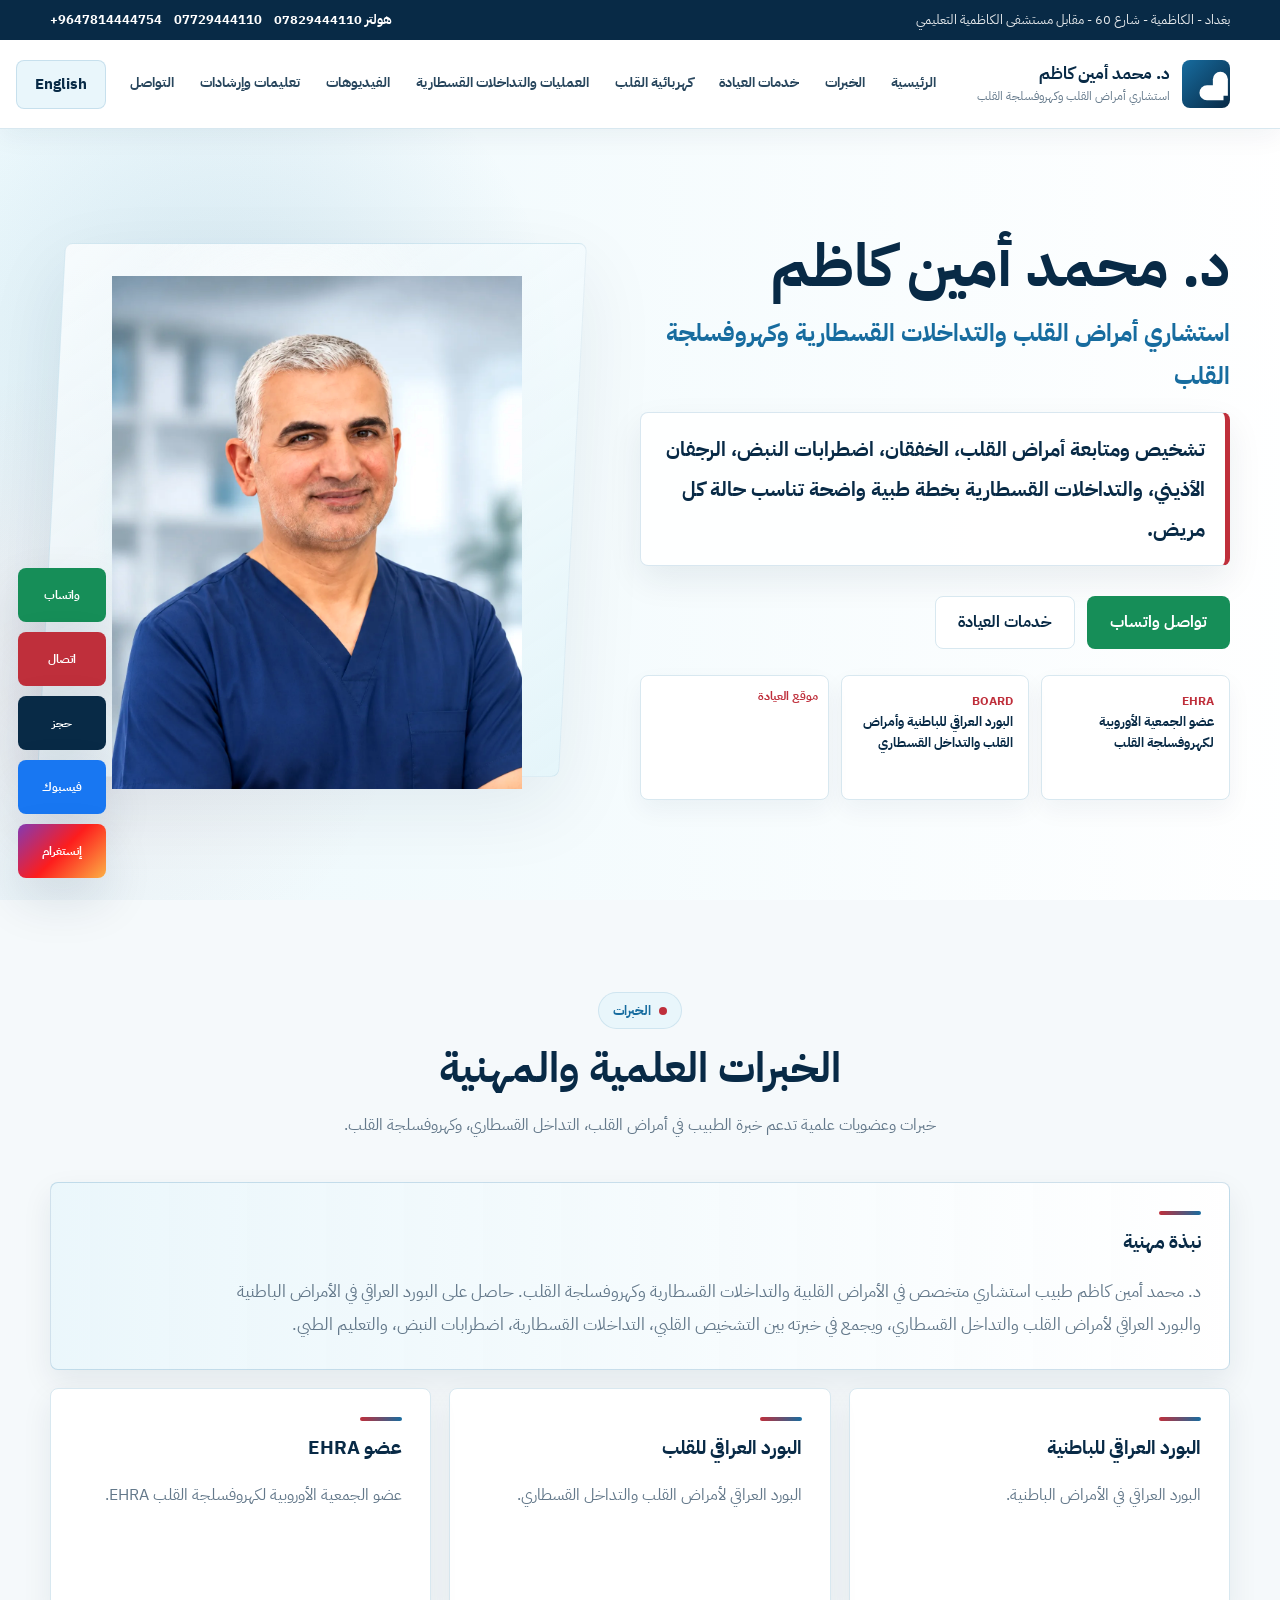
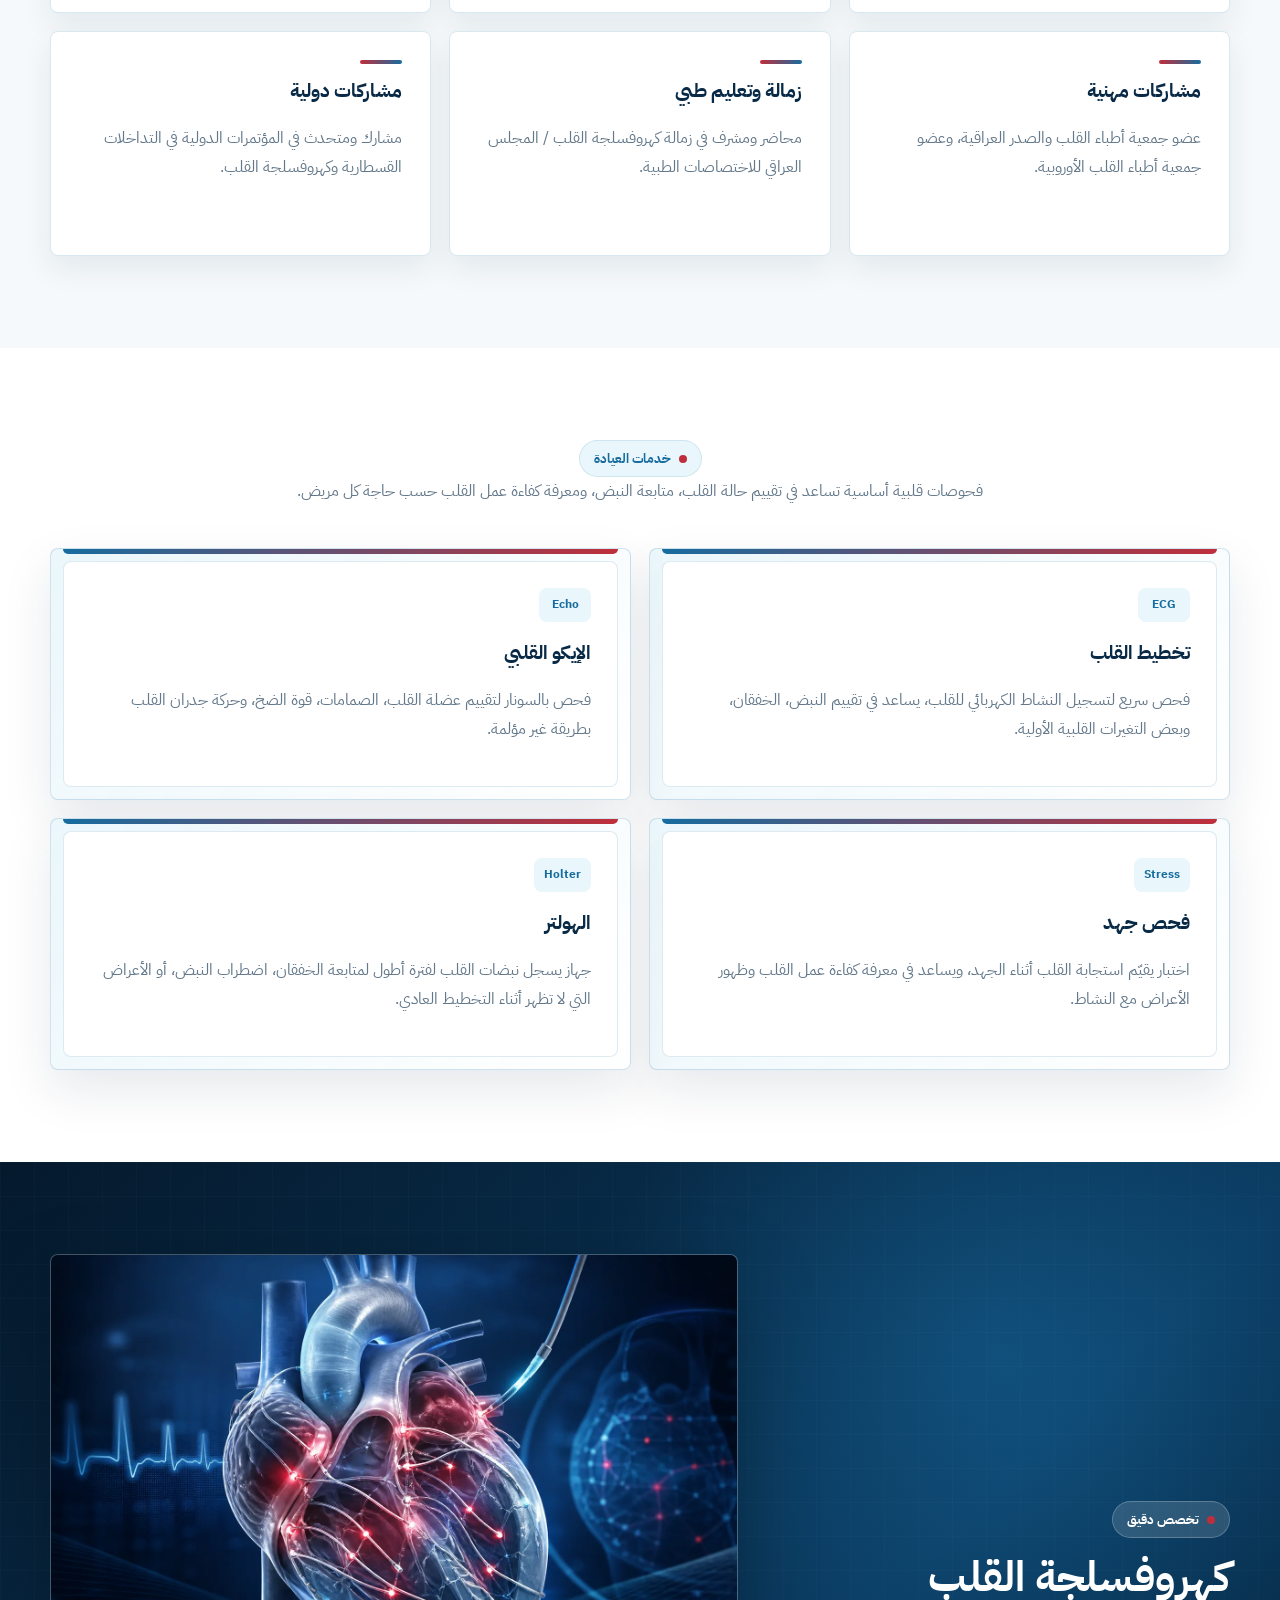
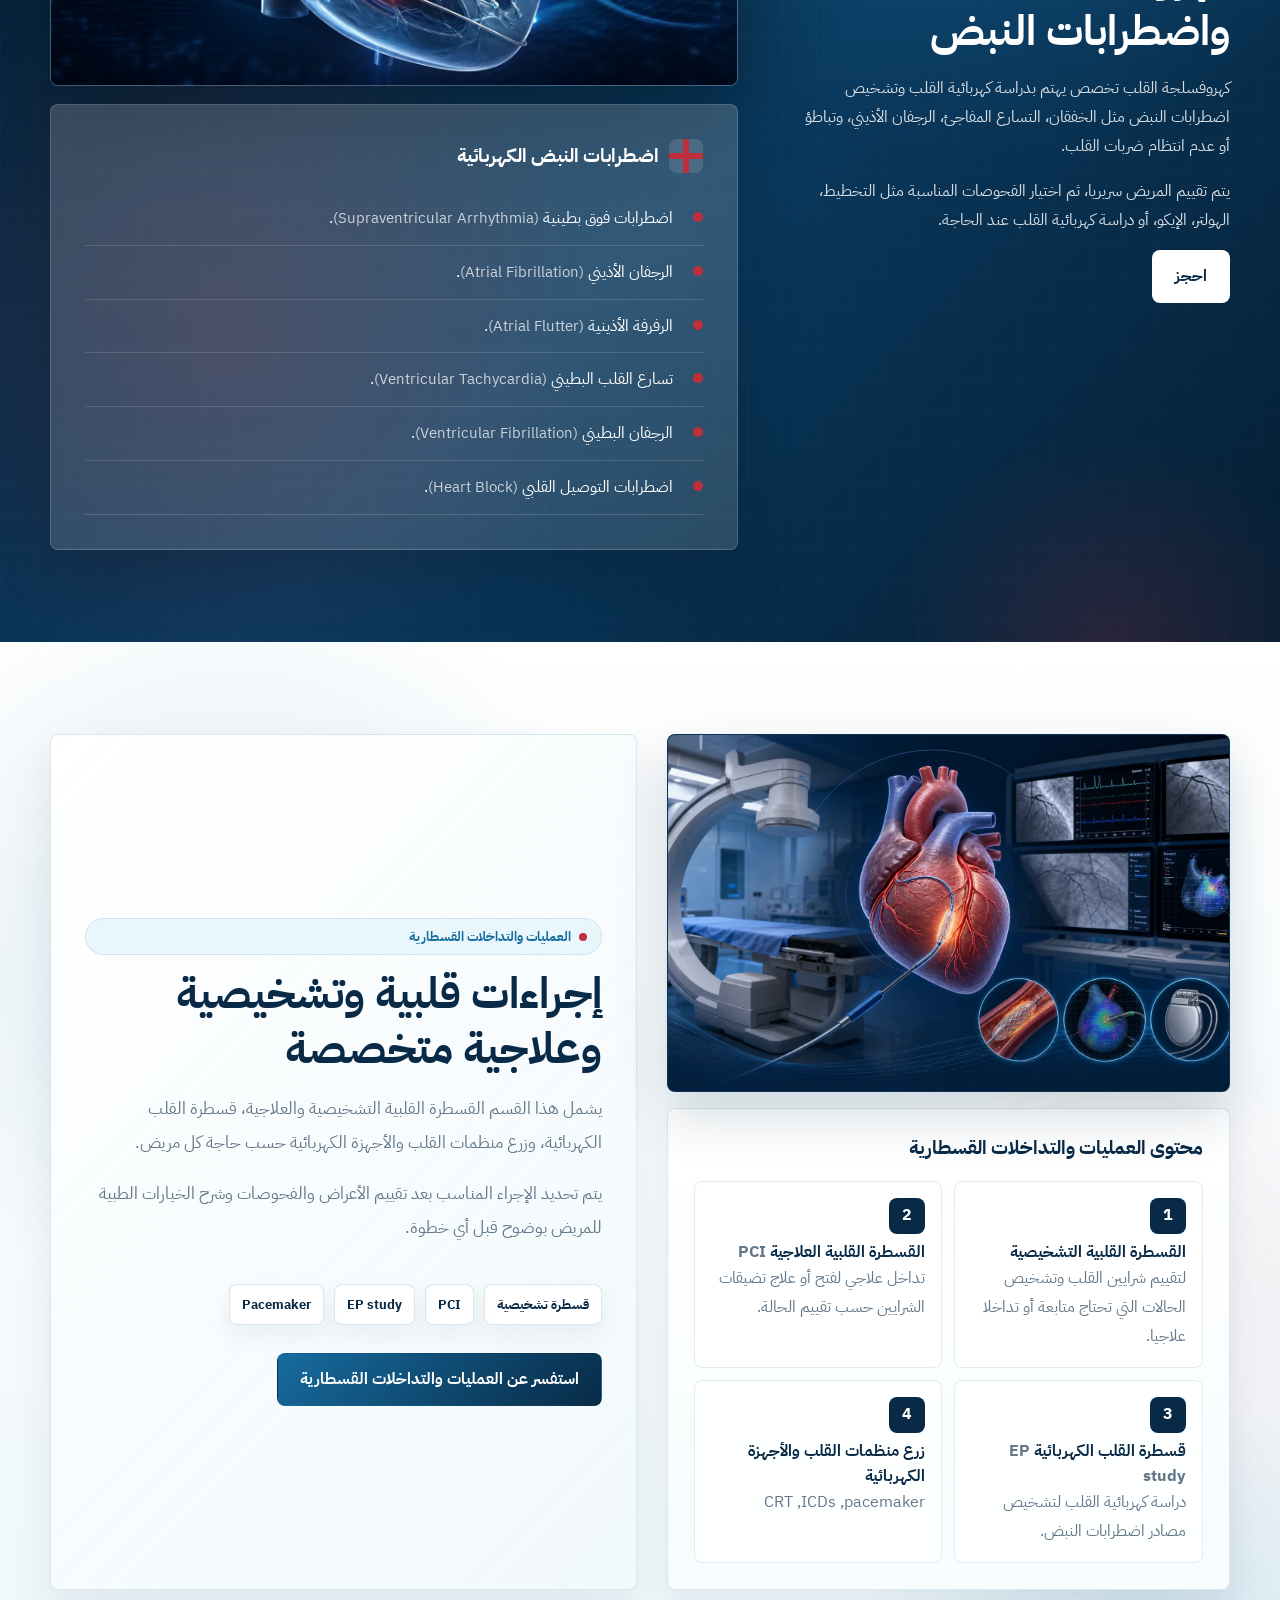
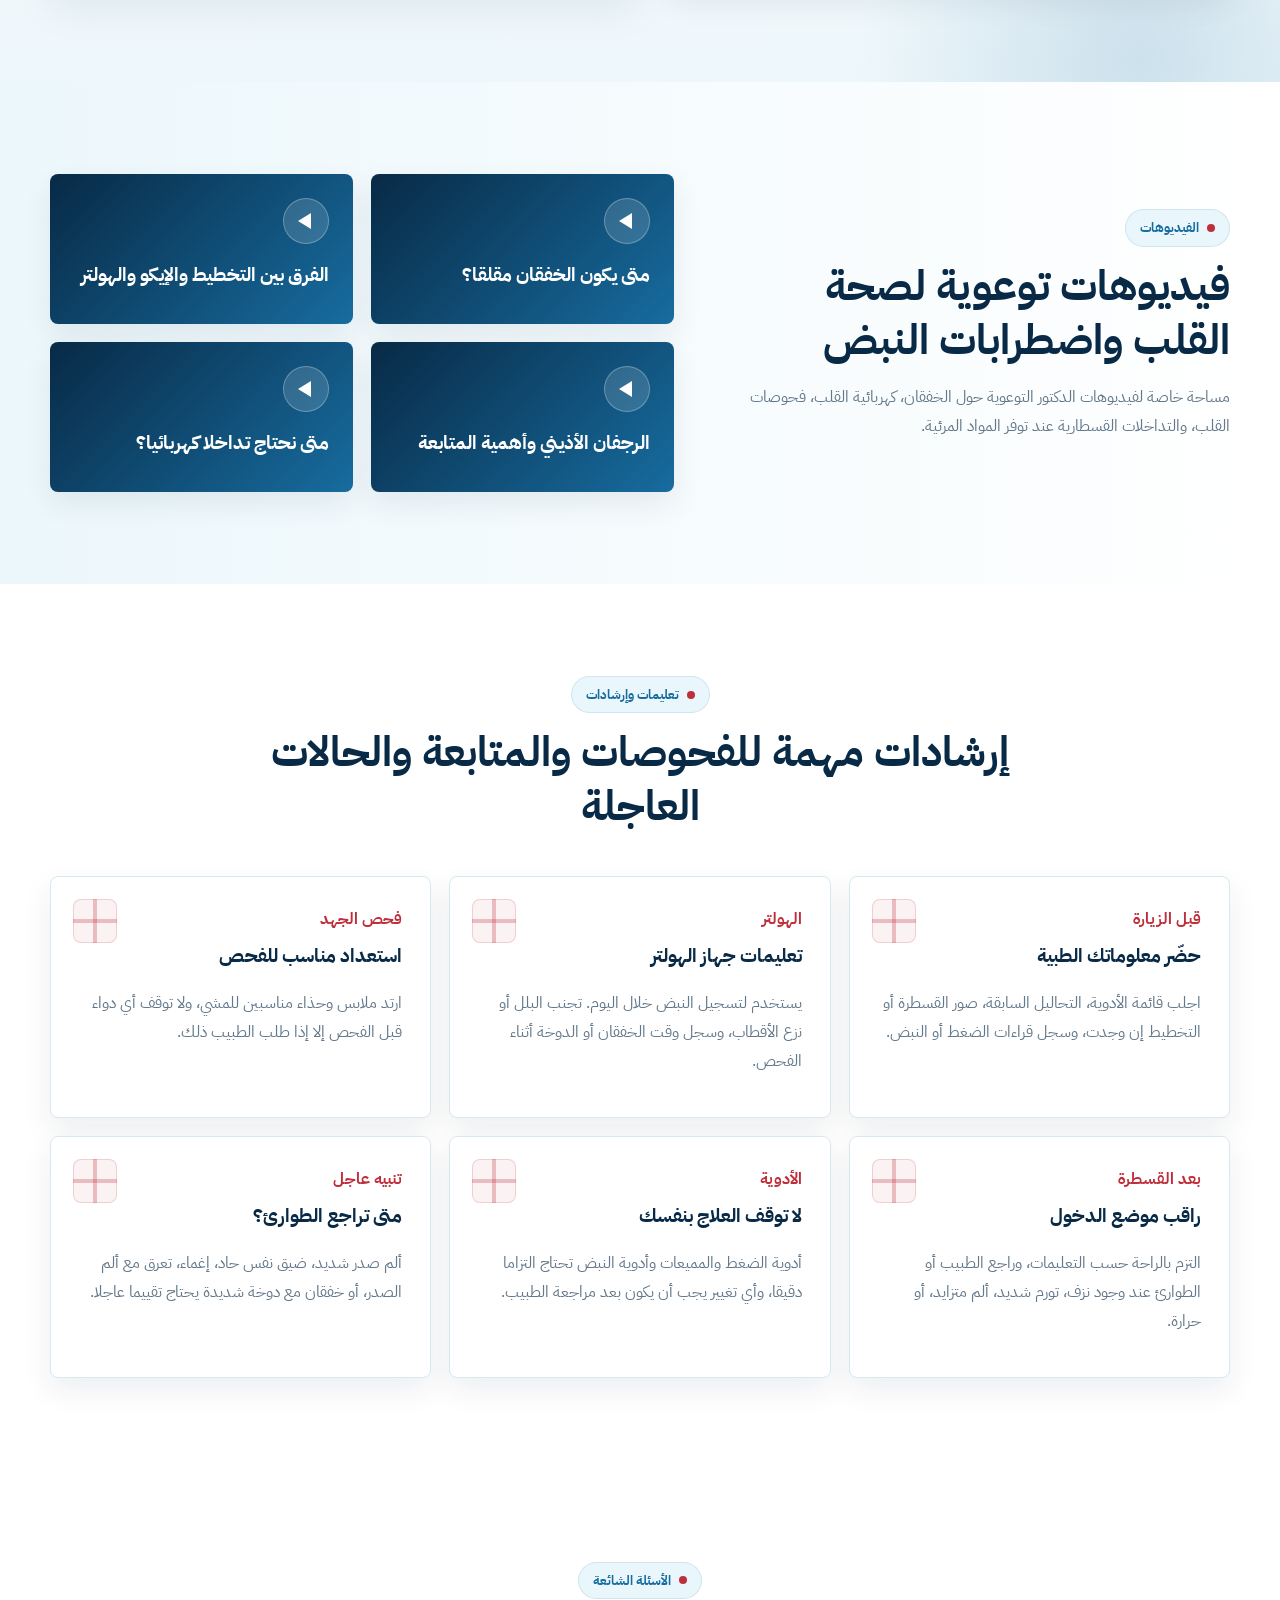
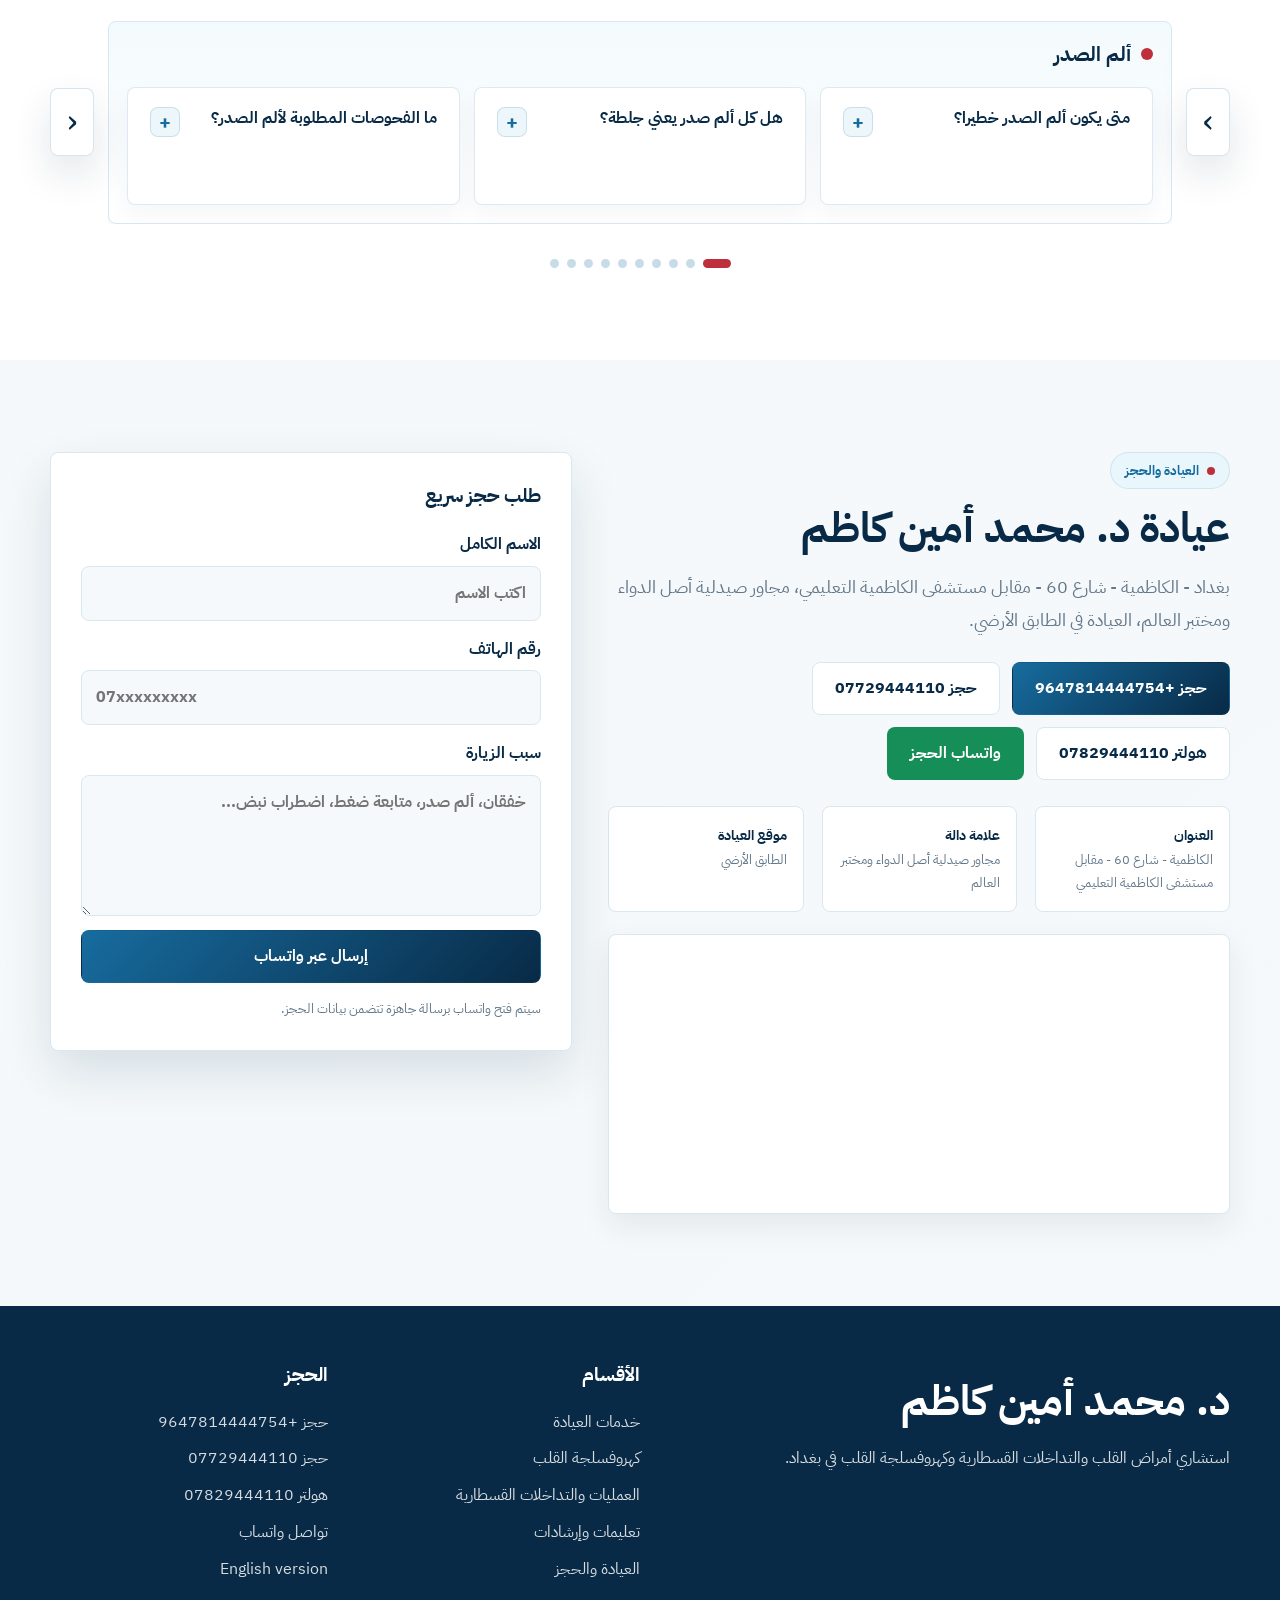
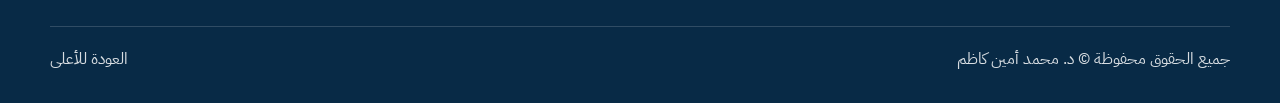
==== commit e3b75f9e: "Add files via upload" ====
--- a/index.html
+++ b/index.html
@@ -87,6 +87,7 @@
         <a href="#videos">الفيديوهات</a>
         <a href="#guidance">تعليمات وإرشادات</a>
         <a href="#contact">التواصل</a>
+        <a class="nav-language-link" href="index-en.html" lang="en" hreflang="en">English</a>
       </nav>
       <a class="language-switch" href="index-en.html" lang="en" hreflang="en">English</a>
     </div>
@@ -140,14 +141,19 @@
           <h2>الخبرات العلمية والمهنية</h2>
           <p>خبرات وعضويات علمية تدعم خبرة الطبيب في أمراض القلب، التداخل القسطاري، وكهروفسلجة القلب.</p>
         </div>
-        <div class="qualification-grid">
+        <article class="info-card wide-info profile-card-fixed"><h3>نبذة مهنية</h3><p>د. محمد أمين كاظم طبيب استشاري متخصص في الأمراض القلبية والتداخلات القسطارية وكهروفسلجة القلب. حاصل على البورد العراقي في الأمراض الباطنية والبورد العراقي لأمراض القلب والتداخل القسطاري، ويجمع في خبرته بين التشخيص القلبي، التداخلات القسطارية، اضطرابات النبض، والتعليم الطبي.</p></article>
+        <div class="mobile-slider-controls" data-card-controls>
+          <button type="button" data-card-prev aria-label="السابق">‹</button>
+          <span data-card-count>1 / 6</span>
+          <button type="button" data-card-next aria-label="التالي">›</button>
+        </div>
+        <div class="qualification-grid mobile-card-track" data-card-carousel>
           <article class="info-card"><h3>البورد العراقي للباطنية</h3><p>البورد العراقي في الأمراض الباطنية.</p></article>
           <article class="info-card"><h3>البورد العراقي للقلب</h3><p>البورد العراقي لأمراض القلب والتداخل القسطاري.</p></article>
           <article class="info-card"><h3>عضو EHRA</h3><p>عضو الجمعية الأوروبية لكهروفسلجة القلب EHRA.</p></article>
           <article class="info-card"><h3>مشاركات مهنية</h3><p>عضو جمعية أطباء القلب والصدر العراقية، وعضو جمعية أطباء القلب الأوروبية.</p></article>
           <article class="info-card"><h3>زمالة وتعليم طبي</h3><p>محاضر ومشرف في زمالة كهروفسلجة القلب / المجلس العراقي للاختصاصات الطبية.</p></article>
           <article class="info-card"><h3>مشاركات دولية</h3><p>مشارك ومتحدث في المؤتمرات الدولية في التداخلات القسطارية وكهروفسلجة القلب.</p></article>
-          <article class="info-card wide-info"><h3>نبذة مهنية</h3><p>د. محمد أمين كاظم طبيب استشاري متخصص في الأمراض القلبية والتداخلات القسطارية وكهروفسلجة القلب. حاصل على البورد العراقي في الأمراض الباطنية والبورد العراقي لأمراض القلب والتداخل القسطاري، ويجمع في خبرته بين التشخيص القلبي، التداخلات القسطارية، اضطرابات النبض، والتعليم الطبي.</p></article>
         </div>
       </div>
     </section>
@@ -217,7 +223,12 @@
           </figure>
           <div class="timeline-card">
             <h3>محتوى العمليات والتداخلات القسطارية</h3>
-            <ol>
+            <div class="mobile-slider-controls" data-card-controls>
+              <button type="button" data-card-prev aria-label="السابق">‹</button>
+              <span data-card-count>1 / 4</span>
+              <button type="button" data-card-next aria-label="التالي">›</button>
+            </div>
+            <ol class="mobile-card-track" data-card-carousel>
               <li><strong>القسطرة القلبية التشخيصية</strong><span>لتقييم شرايين القلب وتشخيص الحالات التي تحتاج متابعة أو تداخلا علاجيا.</span></li>
               <li><strong>القسطرة القلبية العلاجية <span class="inline-ltr">PCI</span></strong><span>تداخل علاجي لفتح أو علاج تضيقات الشرايين حسب تقييم الحالة.</span></li>
               <li><strong>قسطرة القلب الكهربائية <span class="inline-ltr">EP study</span></strong><span>دراسة كهربائية القلب لتشخيص مصادر اضطرابات النبض.</span></li>
@@ -248,7 +259,12 @@
           <h2>فيديوهات توعوية لصحة القلب واضطرابات النبض</h2>
           <p>مساحة خاصة لفيديوهات الدكتور التوعوية حول الخفقان، كهربائية القلب، فحوصات القلب، والتداخلات القسطارية عند توفر المواد المرئية.</p>
         </div>
-        <div class="video-grid">
+        <div class="mobile-slider-controls" data-card-controls>
+          <button type="button" data-card-prev aria-label="السابق">‹</button>
+          <span data-card-count>1 / 4</span>
+          <button type="button" data-card-next aria-label="التالي">›</button>
+        </div>
+        <div class="video-grid mobile-card-track" data-card-carousel>
           <article class="video-card"><span></span><h3>متى يكون الخفقان مقلقا؟</h3></article>
           <article class="video-card"><span></span><h3>الفرق بين التخطيط والإيكو والهولتر</h3></article>
           <article class="video-card"><span></span><h3>الرجفان الأذيني وأهمية المتابعة</h3></article>
@@ -263,7 +279,12 @@
           <span class="eyebrow">تعليمات وإرشادات</span>
           <h2>إرشادات مهمة للفحوصات والمتابعة والحالات العاجلة</h2>
         </div>
-        <div class="article-grid guidance-grid">
+        <div class="mobile-slider-controls" data-card-controls>
+          <button type="button" data-card-prev aria-label="السابق">‹</button>
+          <span data-card-count>1 / 6</span>
+          <button type="button" data-card-next aria-label="التالي">›</button>
+        </div>
+        <div class="article-grid guidance-grid mobile-card-track" data-card-carousel>
           <article class="article-card"><span>قبل الزيارة</span><h3>حضّر معلوماتك الطبية</h3><p>اجلب قائمة الأدوية، التحاليل السابقة، صور القسطرة أو التخطيط إن وجدت، وسجل قراءات الضغط أو النبض.</p></article>
           <article class="article-card"><span>الهولتر</span><h3>تعليمات جهاز الهولتر</h3><p>يستخدم لتسجيل النبض خلال اليوم. تجنب البلل أو نزع الأقطاب، وسجل وقت الخفقان أو الدوخة أثناء الفحص.</p></article>
           <article class="article-card"><span>فحص الجهد</span><h3>استعداد مناسب للفحص</h3><p>ارتد ملابس وحذاء مناسبين للمشي، ولا توقف أي دواء قبل الفحص إلا إذا طلب الطبيب ذلك.</p></article>
--- a/styles.css
+++ b/styles.css
@@ -2074,3 +2074,1833 @@
     border-left: 0;
   }
 }
+
+/* Final responsive polish for tablet and mobile */
+html,
+body {
+  width: 100%;
+}
+
+body {
+  overflow-x: clip;
+}
+
+iframe,
+video,
+svg {
+  max-width: 100%;
+}
+
+.site-header,
+.hero,
+.section-pad,
+.site-footer,
+.mobile-quickbar {
+  max-width: 100%;
+}
+
+@media (max-width: 1100px) {
+  body {
+    padding-top: 78px;
+  }
+
+  section {
+    scroll-margin-top: 94px;
+  }
+
+  .top-strip {
+    display: none;
+  }
+
+  .nav-wrap {
+    min-height: 78px;
+    gap: 10px;
+    flex-wrap: nowrap;
+  }
+
+  .brand {
+    flex: 1 1 auto;
+    min-width: 0;
+  }
+
+  html[dir="ltr"] .brand {
+    min-width: 0;
+  }
+
+  .brand-text {
+    min-width: 0;
+  }
+
+  .brand-text strong {
+    font-size: 16px;
+    line-height: 1.25;
+    white-space: normal;
+  }
+
+  .brand-text small {
+    font-size: 11px;
+    line-height: 1.35;
+  }
+
+  .language-switch {
+    order: 2;
+    flex: 0 0 auto;
+    min-height: 40px;
+    padding: 8px 12px;
+    font-size: 13px;
+  }
+
+  .menu-toggle {
+    order: 3;
+    flex: 0 0 42px;
+    display: block;
+    width: 42px;
+    height: 42px;
+    margin-inline-start: 0;
+  }
+
+  .main-nav {
+    position: fixed;
+    top: 78px;
+    right: 14px;
+    left: 14px;
+    display: none;
+    max-height: calc(100dvh - 96px);
+    overflow-y: auto;
+    flex-direction: column;
+    align-items: stretch;
+    gap: 0;
+    margin: 0;
+    padding: 10px;
+    background: rgba(255, 255, 255, 0.98);
+    border: 1px solid var(--line);
+    border-radius: 12px;
+    box-shadow: var(--shadow);
+    overscroll-behavior: contain;
+  }
+
+  .main-nav.open {
+    display: flex;
+  }
+
+  .main-nav a {
+    min-height: 46px;
+    display: flex;
+    align-items: center;
+    padding: 12px 14px;
+    border-bottom: 1px solid var(--line);
+    border-radius: 8px;
+    white-space: normal;
+    line-height: 1.45;
+  }
+
+  .main-nav a:last-child {
+    border-bottom: 0;
+  }
+
+  .floating-actions {
+    display: none;
+  }
+}
+
+@media (max-width: 1020px) {
+  .hero {
+    padding: 58px 0 66px;
+  }
+
+  .hero::before {
+    inset-inline-end: 50%;
+    top: 9%;
+    width: min(520px, 86vw);
+    height: 46%;
+    opacity: 0.55;
+    transform: translateX(50%) skewX(-3deg);
+  }
+
+  .hero-grid,
+  html[dir="ltr"] .hero-grid {
+    gap: 30px;
+  }
+
+  .hero-content {
+    text-align: center;
+  }
+
+  .hero-copy {
+    margin-inline: auto;
+    text-align: start;
+  }
+
+  .hero-actions {
+    justify-content: center;
+    margin: 24px 0 22px;
+  }
+
+  .hero-visual {
+    min-height: auto;
+    align-items: center;
+  }
+
+  .doctor-frame,
+  html[dir="ltr"] .doctor-frame {
+    width: min(380px, 84vw);
+    margin-inline: auto;
+  }
+
+  .doctor-frame img {
+    aspect-ratio: 4 / 5;
+    max-height: 500px;
+    object-fit: cover;
+    object-position: center top;
+  }
+
+  .hero-badges {
+    max-width: 760px;
+    margin-inline: auto;
+  }
+
+  .reverse-on-mobile .intervention-copy {
+    order: -1;
+  }
+
+  .intervention-copy .btn {
+    align-self: flex-start;
+  }
+
+  .contact-grid {
+    gap: 26px;
+  }
+}
+
+@media (max-width: 768px) {
+  .section-pad {
+    padding: 58px 0;
+  }
+
+  .section-head {
+    margin-bottom: 30px;
+  }
+
+  .section-head h2,
+  .intervention-copy h2 {
+    font-size: clamp(26px, 8vw, 36px);
+  }
+
+  .split-grid,
+  .deep-feature .split-grid,
+  .interventions-section .split-grid,
+  .contact-grid {
+    gap: 24px;
+  }
+
+  .qualification-grid,
+  .service-grid,
+  .article-grid,
+  .video-grid,
+  .clinic-details,
+  .timeline-card ol {
+    gap: 14px;
+  }
+
+  .info-card,
+  .article-card,
+  .service-inner,
+  .timeline-card,
+  .dark-panel,
+  .intervention-copy,
+  .booking-form {
+    padding: 22px;
+  }
+
+  .service-card {
+    min-height: auto;
+    padding: 10px;
+  }
+
+  .service-inner {
+    min-height: auto;
+  }
+
+  .ep-visual,
+  .ep-visual img,
+  .intervention-visual,
+  .intervention-visual img {
+    min-height: 300px;
+  }
+
+  .map-panel {
+    height: 260px;
+  }
+}
+
+@media (max-width: 700px) {
+  body {
+    padding-top: 66px;
+    padding-bottom: calc(72px + env(safe-area-inset-bottom));
+  }
+
+  section {
+    scroll-margin-top: 78px;
+  }
+
+  .container {
+    width: min(100% - 24px, 1180px);
+  }
+
+  .nav-wrap {
+    min-height: 66px;
+    gap: 8px;
+  }
+
+  .brand-mark {
+    width: 38px;
+    height: 38px;
+    border-radius: 8px;
+  }
+
+  .brand-mark span {
+    width: 20px;
+    height: 20px;
+  }
+
+  .brand-text strong {
+    font-size: 15px;
+  }
+
+  html[dir="ltr"] .brand-text strong {
+    font-size: 14px;
+  }
+
+  .language-switch {
+    min-height: 38px;
+    padding: 7px 10px;
+    font-size: 12px;
+  }
+
+  .menu-toggle {
+    flex-basis: 40px;
+    width: 40px;
+    height: 40px;
+  }
+
+  .main-nav {
+    top: 66px;
+    right: 12px;
+    left: 12px;
+    max-height: calc(100dvh - 84px);
+  }
+
+  .hero {
+    padding: 44px 0 52px;
+  }
+
+  .hero-grid,
+  html[dir="ltr"] .hero-grid {
+    gap: 24px;
+  }
+
+  h1,
+  html[dir="ltr"] h1 {
+    font-size: clamp(29px, 8.2vw, 34px);
+    line-height: 1.18;
+    white-space: normal;
+    text-wrap: balance;
+  }
+
+  .lead,
+  html[dir="ltr"] .lead {
+    font-size: clamp(17px, 4.8vw, 20px);
+    line-height: 1.65;
+  }
+
+  .hero-copy,
+  html[dir="ltr"] .hero-copy {
+    padding: 14px;
+    font-size: 15.5px;
+    line-height: 1.85;
+    border-inline-start-width: 4px;
+  }
+
+  .hero-actions {
+    gap: 10px;
+  }
+
+  .hero-actions .btn,
+  .contact-actions .btn,
+  .booking-form .btn {
+    min-height: 50px;
+    width: 100%;
+  }
+
+  .doctor-frame,
+  html[dir="ltr"] .doctor-frame {
+    width: min(322px, 82vw);
+    padding: 0;
+  }
+
+  .doctor-frame img {
+    max-height: 430px;
+    object-position: center top;
+  }
+
+  .hero-badges {
+    gap: 10px;
+  }
+
+  .hero-badges div {
+    padding: 13px;
+  }
+
+  .map-badge iframe {
+    height: 138px;
+  }
+
+  .section-pad {
+    padding: 48px 0;
+  }
+
+  .section-head {
+    text-align: start;
+  }
+
+  .eyebrow {
+    padding: 5px 12px;
+    font-size: 12px;
+  }
+
+  .info-card,
+  .article-card,
+  .service-inner,
+  .timeline-card,
+  .dark-panel,
+  .intervention-copy,
+  .booking-form {
+    padding: 18px;
+  }
+
+  .info-card,
+  .article-card,
+  .service-card,
+  .faq-item {
+    min-height: auto;
+  }
+
+  .ep-visual,
+  .ep-visual img,
+  .intervention-visual,
+  .intervention-visual img {
+    min-height: 240px;
+  }
+
+  .intervention-copy .btn {
+    width: 100%;
+    align-self: stretch;
+  }
+
+  .cath-tags {
+    gap: 8px;
+  }
+
+  .cath-tags span {
+    flex: 1 1 calc(50% - 8px);
+    justify-content: center;
+    text-align: center;
+  }
+
+  .faq-carousel {
+    width: min(100%, calc(100vw - 24px));
+    max-width: calc(100vw - 24px);
+    padding-inline: 36px;
+  }
+
+  .faq-category {
+    gap: 12px;
+    padding: 14px;
+  }
+
+  .faq-item button {
+    min-height: 58px;
+    padding: 15px 16px;
+  }
+
+  .faq-item p {
+    padding: 14px 16px 16px;
+  }
+
+  .contact-actions {
+    margin: 20px 0;
+  }
+
+  .address {
+    font-size: 16px;
+  }
+
+  .map-panel {
+    height: 240px;
+  }
+
+  .mobile-quickbar {
+    padding-bottom: env(safe-area-inset-bottom);
+  }
+
+  .mobile-quickbar a {
+    min-height: 58px;
+    font-size: 10.5px;
+  }
+}
+
+@media (max-width: 430px) {
+  .container {
+    width: min(100% - 20px, 1180px);
+  }
+
+  .brand {
+    gap: 8px;
+  }
+
+  .brand-text strong {
+    font-size: 14px;
+  }
+
+  html[dir="ltr"] .brand-text strong {
+    font-size: 13px;
+  }
+
+  .language-switch {
+    padding: 7px 8px;
+    font-size: 11.5px;
+  }
+
+  .main-nav {
+    right: 10px;
+    left: 10px;
+  }
+
+  .hero-copy,
+  html[dir="ltr"] .hero-copy {
+    font-size: 15px;
+  }
+
+  .doctor-frame,
+  html[dir="ltr"] .doctor-frame {
+    width: min(304px, 84vw);
+  }
+
+  .faq-carousel {
+    width: min(100%, calc(100vw - 20px));
+    max-width: calc(100vw - 20px);
+    padding: 0 30px 38px;
+  }
+
+  .faq-arrow {
+    width: 30px;
+  }
+
+  .faq-arrow-prev {
+    inset-inline-start: 0;
+  }
+
+  .faq-arrow-next {
+    inset-inline-end: 0;
+  }
+
+  .mobile-quickbar a {
+    font-size: 10px;
+  }
+}
+
+/* Responsive fixes found during viewport testing */
+@media (min-width: 1101px) {
+  html[dir="ltr"] .nav-wrap {
+    gap: 10px;
+  }
+
+  html[dir="ltr"] .brand {
+    flex: 0 0 240px;
+    min-width: 0;
+    max-width: 240px;
+  }
+
+  html[dir="ltr"] .brand-text strong {
+    font-size: 16px;
+  }
+
+  html[dir="ltr"] .brand-text small {
+    font-size: 11.5px;
+  }
+
+  html[dir="ltr"] .main-nav {
+    flex: 1 1 auto;
+    min-width: 0;
+    justify-content: flex-end;
+    gap: 6px;
+    font-size: 12.2px;
+  }
+
+  html[dir="ltr"] .main-nav a {
+    padding-inline: 4px;
+  }
+
+  html[dir="ltr"] .language-switch {
+    padding: 9px 12px;
+    font-size: 13px;
+  }
+}
+
+@media (max-width: 1020px) {
+  .interventions-section .split-grid {
+    grid-template-columns: 1fr;
+  }
+
+  .intervention-showcase,
+  .intervention-visual,
+  .timeline-card {
+    width: 100%;
+    max-width: 100%;
+  }
+}
+
+/* Header refinement after checking the supplied mobile video */
+@media (max-width: 700px) {
+  .nav-wrap {
+    display: grid;
+    grid-template-columns: minmax(0, 1fr) auto auto;
+    align-items: center;
+  }
+
+  .brand {
+    width: 100%;
+    max-width: 100%;
+    overflow: hidden;
+    justify-content: flex-start;
+  }
+
+  .brand-mark {
+    flex: 0 0 38px;
+  }
+
+  .brand-text strong {
+    overflow: hidden;
+    white-space: nowrap;
+    text-overflow: ellipsis;
+  }
+
+  .language-switch,
+  .menu-toggle {
+    order: initial;
+  }
+
+  html[dir="rtl"] .language-switch {
+    grid-column: 2;
+  }
+
+  html[dir="rtl"] .menu-toggle {
+    grid-column: 3;
+  }
+
+  html[dir="ltr"] .language-switch {
+    grid-column: 2;
+  }
+
+  html[dir="ltr"] .menu-toggle {
+    grid-column: 3;
+  }
+}
+
+@media (max-width: 430px) {
+  .nav-wrap {
+    grid-template-columns: minmax(0, 1fr) 58px 40px;
+  }
+
+  html[dir="ltr"] .nav-wrap {
+    grid-template-columns: minmax(0, 1fr) 64px 40px;
+  }
+
+  .brand-text small {
+    display: none;
+  }
+}
+
+/* Explicit mobile header columns for RTL/LTR */
+@media (max-width: 700px) {
+  html[dir="rtl"] .nav-wrap {
+    direction: ltr;
+    grid-template-columns: 40px 58px minmax(0, 1fr);
+  }
+
+  html[dir="rtl"] .brand {
+    grid-column: 3;
+    grid-row: 1;
+    direction: rtl;
+  }
+
+  html[dir="rtl"] .language-switch {
+    grid-column: 2;
+    grid-row: 1;
+  }
+
+  html[dir="rtl"] .menu-toggle {
+    grid-column: 1;
+    grid-row: 1;
+  }
+
+  html[dir="ltr"] .nav-wrap {
+    direction: ltr;
+    grid-template-columns: minmax(0, 1fr) 64px 40px;
+  }
+
+  html[dir="ltr"] .brand {
+    grid-column: 1;
+    grid-row: 1;
+    direction: ltr;
+  }
+
+  html[dir="ltr"] .language-switch {
+    grid-column: 2;
+    grid-row: 1;
+  }
+
+  html[dir="ltr"] .menu-toggle {
+    grid-column: 3;
+    grid-row: 1;
+  }
+}
+
+/* Stable absolute mobile header layout */
+@media (max-width: 700px) {
+  .nav-wrap {
+    position: relative;
+    display: block;
+  }
+
+  html[dir="rtl"] .brand {
+    position: absolute;
+    top: 50%;
+    right: 0;
+    width: calc(100% - 110px);
+    transform: translateY(-50%);
+    direction: rtl;
+  }
+
+  html[dir="rtl"] .language-switch {
+    position: absolute;
+    top: 50%;
+    left: 48px;
+    transform: translateY(-50%);
+  }
+
+  html[dir="rtl"] .menu-toggle {
+    position: absolute;
+    top: 50%;
+    left: 0;
+    transform: translateY(-50%);
+  }
+
+  html[dir="ltr"] .brand {
+    position: absolute;
+    top: 50%;
+    left: 0;
+    width: calc(100% - 112px);
+    transform: translateY(-50%);
+    direction: ltr;
+  }
+
+  html[dir="ltr"] .language-switch {
+    position: absolute;
+    top: 50%;
+    right: 48px;
+    transform: translateY(-50%);
+  }
+
+  html[dir="ltr"] .menu-toggle {
+    position: absolute;
+    top: 50%;
+    right: 0;
+    transform: translateY(-50%);
+  }
+}
+
+/* Keep the mobile logo inside the visible header */
+@media (max-width: 700px) {
+  html[dir="rtl"] .brand {
+    direction: ltr;
+    flex-direction: row-reverse;
+    justify-content: flex-end;
+  }
+
+  html[dir="rtl"] .brand-text {
+    direction: rtl;
+    text-align: right;
+  }
+
+  html[dir="rtl"] .brand-mark {
+    flex: 0 0 38px;
+  }
+}
+
+@media (max-width: 700px) {
+  html[dir="rtl"] .brand {
+    justify-content: flex-start;
+  }
+}
+
+@media (max-width: 700px) {
+  html[dir="rtl"] .brand {
+    justify-content: flex-end;
+    padding-left: min(18vw, 72px);
+    box-sizing: border-box;
+  }
+}
+
+/* Premium responsive pass: keeps desktop intact and rebuilds mobile/tablet behavior */
+.nav-language-link {
+  display: none;
+}
+
+.mobile-slider-controls {
+  display: none;
+}
+
+html,
+body {
+  width: 100%;
+  max-width: 100%;
+  overflow-x: hidden;
+}
+
+img,
+picture,
+iframe,
+video {
+  max-width: 100%;
+}
+
+@media (max-width: 1200px) {
+  .nav-wrap {
+    gap: 12px;
+  }
+
+  .brand {
+    min-width: 230px;
+  }
+
+  .main-nav {
+    gap: 8px;
+    font-size: 13px;
+  }
+
+  .main-nav a {
+    padding-inline: 5px;
+  }
+
+  html[dir="ltr"] .brand {
+    min-width: 230px;
+    max-width: 250px;
+  }
+
+  html[dir="ltr"] .main-nav {
+    gap: 6px;
+    font-size: 12.2px;
+  }
+}
+
+@media (max-width: 1024px) {
+  body {
+    padding-top: 72px;
+  }
+
+  section {
+    scroll-margin-top: 88px;
+  }
+
+  .top-strip {
+    display: none;
+  }
+
+  .nav-wrap {
+    min-height: 72px;
+    display: flex !important;
+    align-items: center;
+    gap: 12px;
+    position: relative;
+  }
+
+  .brand,
+  html[dir="rtl"] .brand,
+  html[dir="ltr"] .brand {
+    position: static !important;
+    width: auto !important;
+    max-width: none;
+    min-width: 0;
+    flex: 1 1 auto;
+    display: flex;
+    gap: 10px;
+    padding: 0 !important;
+    transform: none !important;
+    overflow: hidden;
+    direction: inherit;
+    justify-content: flex-start !important;
+  }
+
+  .brand-mark {
+    flex: 0 0 42px;
+    width: 42px;
+    height: 42px;
+  }
+
+  .brand-text {
+    min-width: 0;
+  }
+
+  .brand-text strong {
+    font-size: clamp(14px, 2.1vw, 16px);
+    line-height: 1.28;
+    white-space: nowrap;
+    overflow: hidden;
+    text-overflow: ellipsis;
+  }
+
+  .brand-text small {
+    font-size: 11px;
+    line-height: 1.35;
+  }
+
+  .language-switch {
+    display: none !important;
+  }
+
+  .menu-toggle,
+  html[dir="rtl"] .menu-toggle,
+  html[dir="ltr"] .menu-toggle {
+    position: static !important;
+    flex: 0 0 44px;
+    width: 44px;
+    height: 44px;
+    display: block;
+    margin: 0 !important;
+    transform: none !important;
+  }
+
+  .main-nav {
+    position: fixed;
+    top: 72px;
+    right: 16px;
+    left: 16px;
+    z-index: 95;
+    display: none;
+    max-height: calc(100dvh - 92px);
+    overflow-y: auto;
+    flex-direction: column;
+    align-items: stretch;
+    gap: 0;
+    margin: 0;
+    padding: 10px;
+    background: rgba(255, 255, 255, 0.98);
+    border: 1px solid var(--line);
+    border-radius: 12px;
+    box-shadow: 0 22px 60px rgba(8, 42, 70, 0.18);
+    backdrop-filter: blur(16px);
+    overscroll-behavior: contain;
+  }
+
+  .main-nav.open {
+    display: flex;
+  }
+
+  .main-nav a {
+    min-height: 46px;
+    display: flex;
+    align-items: center;
+    padding: 12px 14px;
+    border-bottom: 1px solid var(--line);
+    border-radius: 8px;
+    white-space: normal;
+    line-height: 1.45;
+  }
+
+  .main-nav a:last-child {
+    border-bottom: 0;
+  }
+
+  .main-nav .nav-language-link {
+    display: flex;
+    justify-content: center;
+    margin-top: 8px;
+    color: var(--navy);
+    background: var(--cyan);
+    border: 1px solid rgba(23, 108, 159, 0.16);
+    font-weight: 900;
+  }
+
+  .hero {
+    min-height: auto;
+    padding: 72px 0;
+  }
+
+  .hero-grid,
+  html[dir="ltr"] .hero-grid {
+    grid-template-columns: minmax(0, 1.08fr) minmax(260px, 0.72fr);
+    gap: 30px;
+    align-items: center;
+  }
+
+  .hero-content {
+    text-align: start;
+  }
+
+  .hero-content h1 {
+    font-size: clamp(38px, 5vw, 54px);
+    white-space: normal;
+    text-wrap: balance;
+  }
+
+  .lead,
+  html[dir="ltr"] .lead {
+    font-size: clamp(20px, 2.5vw, 24px);
+  }
+
+  .hero-copy,
+  html[dir="ltr"] .hero-copy {
+    font-size: clamp(16px, 2vw, 18px);
+    line-height: 1.9;
+  }
+
+  .hero-visual {
+    min-height: auto;
+  }
+
+  .doctor-frame,
+  html[dir="ltr"] .doctor-frame {
+    width: min(330px, 100%);
+  }
+
+  .doctor-frame img {
+    max-height: 430px;
+    aspect-ratio: 4 / 5;
+    object-fit: cover;
+    object-position: center top;
+  }
+
+  .hero-badges {
+    grid-template-columns: repeat(3, minmax(0, 1fr));
+  }
+
+  .qualification-grid,
+  .service-grid,
+  .article-grid,
+  .video-grid,
+  .clinic-details,
+  .timeline-card ol {
+    grid-template-columns: repeat(2, minmax(0, 1fr));
+  }
+
+  .split-grid,
+  .deep-feature .split-grid,
+  .interventions-section .split-grid,
+  .contact-grid {
+    grid-template-columns: 1fr;
+  }
+
+  .intervention-copy {
+    min-height: auto;
+  }
+
+  .floating-actions {
+    display: none;
+  }
+}
+
+@media (max-width: 768px) {
+  body {
+    padding-top: 66px;
+    padding-bottom: calc(74px + env(safe-area-inset-bottom));
+  }
+
+  section {
+    scroll-margin-top: 82px;
+  }
+
+  .container {
+    width: min(100% - 24px, 1180px);
+  }
+
+  .section-pad {
+    padding: 52px 0;
+  }
+
+  .nav-wrap {
+    min-height: 66px;
+  }
+
+  .brand-mark {
+    flex-basis: 40px;
+    width: 40px;
+    height: 40px;
+  }
+
+  .brand-text strong {
+    font-size: 15px;
+  }
+
+  .brand-text small {
+    display: none;
+  }
+
+  .menu-toggle {
+    flex-basis: 42px;
+    width: 42px;
+    height: 42px;
+  }
+
+  .main-nav {
+    top: 66px;
+    right: 12px;
+    left: 12px;
+    max-height: calc(100dvh - 84px);
+  }
+
+  .hero {
+    padding: 30px 0 46px;
+  }
+
+  .hero::before {
+    inset-inline: 12px;
+    top: 82px;
+    width: auto;
+    height: 42%;
+    opacity: 0.55;
+    transform: none;
+  }
+
+  .hero-grid,
+  html[dir="ltr"] .hero-grid {
+    grid-template-columns: 1fr;
+    gap: 18px;
+  }
+
+  .hero-visual {
+    order: -1;
+    align-items: center;
+  }
+
+  .hero-visual::before {
+    inset-inline-end: auto;
+    left: 50%;
+    bottom: 5%;
+    width: min(280px, 72vw);
+    transform: translateX(-50%);
+    opacity: 0.9;
+  }
+
+  .hero-visual::after {
+    left: 50%;
+    right: auto;
+    bottom: 0;
+    width: min(260px, 70vw);
+    transform: translateX(-50%);
+  }
+
+  .doctor-frame,
+  html[dir="ltr"] .doctor-frame {
+    width: min(246px, 64vw);
+  }
+
+  .doctor-frame img {
+    max-height: 310px;
+    object-position: center top;
+  }
+
+  .hero-content {
+    text-align: center;
+  }
+
+  .hero-content h1,
+  html[dir="ltr"] h1 {
+    margin-top: 8px;
+    font-size: clamp(30px, 8vw, 38px);
+    line-height: 1.18;
+    white-space: normal;
+  }
+
+  .lead,
+  html[dir="ltr"] .lead {
+    margin-bottom: 12px;
+    font-size: clamp(17px, 4.8vw, 20px);
+    line-height: 1.65;
+  }
+
+  .hero-copy,
+  html[dir="ltr"] .hero-copy {
+    padding: 14px 15px;
+    font-size: 15.5px;
+    line-height: 1.85;
+    text-align: start;
+    border-inline-start-width: 4px;
+  }
+
+  .hero-actions {
+    gap: 10px;
+    margin: 18px 0;
+  }
+
+  .hero-actions .btn,
+  .contact-actions .btn,
+  .booking-form .btn {
+    width: 100%;
+    min-height: 50px;
+  }
+
+  .hero-badges,
+  .qualification-grid,
+  .service-grid,
+  .article-grid,
+  .video-grid,
+  .clinic-details,
+  .timeline-card ol,
+  .faq-category {
+    grid-template-columns: 1fr;
+  }
+
+  .hero-badges {
+    gap: 10px;
+  }
+
+  .hero-badges div,
+  .info-card,
+  .article-card,
+  .service-inner,
+  .timeline-card,
+  .dark-panel,
+  .intervention-copy,
+  .booking-form {
+    padding: 18px;
+  }
+
+  .info-card,
+  .article-card,
+  .service-card,
+  .service-inner,
+  .faq-item,
+  .timeline-card li {
+    min-height: auto;
+  }
+
+  .service-card {
+    padding: 10px;
+  }
+
+  .section-head {
+    margin-bottom: 28px;
+    text-align: start;
+  }
+
+  .section-head h2,
+  .intervention-copy h2 {
+    font-size: clamp(26px, 7.6vw, 36px);
+  }
+
+  .ep-visual,
+  .ep-visual img,
+  .intervention-visual,
+  .intervention-visual img {
+    min-height: 240px;
+  }
+
+  .intervention-copy .btn {
+    width: 100%;
+    align-self: stretch;
+  }
+
+  .cath-tags span {
+    flex: 1 1 calc(50% - 8px);
+    justify-content: center;
+    text-align: center;
+  }
+
+  .faq-carousel {
+    width: min(100%, calc(100vw - 24px));
+    max-width: calc(100vw - 24px);
+    padding: 0 34px 38px;
+  }
+
+  .faq-category {
+    gap: 12px;
+    padding: 14px;
+  }
+
+  .faq-item button {
+    min-height: 58px;
+    padding: 15px 16px;
+  }
+
+  .faq-item p {
+    padding: 14px 16px 16px;
+  }
+
+  .map-badge iframe {
+    height: 124px;
+  }
+
+  .map-panel {
+    height: 240px;
+  }
+
+  .booking-form input,
+  .booking-form textarea {
+    width: 100%;
+  }
+
+  .mobile-quickbar {
+    position: fixed;
+    right: 0;
+    bottom: 0;
+    left: 0;
+    z-index: 100;
+    display: grid;
+    grid-template-columns: repeat(5, 1fr);
+    padding-bottom: env(safe-area-inset-bottom);
+    border-top: 1px solid var(--line);
+    background: rgba(255, 255, 255, 0.98);
+    box-shadow: 0 -12px 34px rgba(8, 42, 70, 0.14);
+    backdrop-filter: blur(14px);
+  }
+
+  .mobile-quickbar a {
+    min-width: 0;
+    min-height: 58px;
+    display: grid;
+    place-items: center;
+    padding: 5px 2px;
+    border-left: 1px solid var(--line);
+    font-size: 10.5px;
+    font-weight: 900;
+    line-height: 1.2;
+    text-align: center;
+    white-space: nowrap;
+    overflow: hidden;
+  }
+
+  .mobile-quickbar a:last-child {
+    border-left: 0;
+  }
+
+  .mobile-slider-controls {
+    width: 100%;
+    display: flex;
+    align-items: center;
+    justify-content: center;
+    gap: 10px;
+    margin: -6px auto 16px;
+    direction: ltr;
+  }
+
+  .mobile-slider-controls button {
+    width: 42px;
+    height: 42px;
+    display: grid;
+    place-items: center;
+    color: var(--navy);
+    background: var(--white);
+    border: 1px solid var(--line);
+    border-radius: 8px;
+    box-shadow: 0 12px 26px rgba(8, 42, 70, 0.08);
+    cursor: pointer;
+    font-size: 28px;
+    font-weight: 900;
+    line-height: 1;
+  }
+
+  .mobile-slider-controls span {
+    min-width: 72px;
+    min-height: 34px;
+    display: inline-flex;
+    align-items: center;
+    justify-content: center;
+    color: var(--blue);
+    background: var(--cyan);
+    border: 1px solid rgba(23, 108, 159, 0.14);
+    border-radius: 999px;
+    font-size: 13px;
+    font-weight: 900;
+  }
+
+  .mobile-card-track {
+    display: grid !important;
+    grid-auto-flow: column;
+    grid-auto-columns: minmax(278px, 86%);
+    grid-template-columns: none !important;
+    gap: 14px;
+    width: calc(100vw - 24px);
+    max-width: calc(100vw - 24px);
+    margin-inline: calc((100% - (100vw - 24px)) / 2);
+    padding: 4px 2px 16px;
+    direction: ltr;
+    overflow-x: auto;
+    overscroll-behavior-x: contain;
+    scroll-behavior: smooth;
+    scroll-snap-type: x mandatory;
+    scrollbar-width: none;
+  }
+
+  .mobile-card-track::-webkit-scrollbar {
+    display: none;
+  }
+
+  .mobile-card-track > * {
+    min-width: 0;
+    height: auto;
+    scroll-snap-align: center;
+    scroll-snap-stop: always;
+  }
+
+  html[dir="rtl"] .mobile-card-track > * {
+    direction: rtl;
+  }
+
+  html[dir="ltr"] .mobile-card-track > * {
+    direction: ltr;
+  }
+
+  .mobile-card-track > .wide-info {
+    grid-column: auto;
+  }
+
+  .mobile-card-track .info-card,
+  .mobile-card-track .service-card,
+  .mobile-card-track .article-card,
+  .mobile-card-track .video-card {
+    min-height: 100%;
+  }
+
+  .mobile-card-track .service-card {
+    display: flex;
+  }
+
+  .mobile-card-track .service-inner {
+    width: 100%;
+  }
+}
+
+@media (max-width: 480px) {
+  .container {
+    width: min(100% - 20px, 1180px);
+  }
+
+  .brand {
+    gap: 8px;
+  }
+
+  .brand-mark {
+    flex-basis: 38px;
+    width: 38px;
+    height: 38px;
+  }
+
+  .brand-text strong {
+    font-size: 14px;
+  }
+
+  html[dir="ltr"] .brand-text strong {
+    font-size: 13px;
+  }
+
+  .menu-toggle {
+    flex-basis: 40px;
+    width: 40px;
+    height: 40px;
+  }
+
+  .main-nav {
+    right: 10px;
+    left: 10px;
+  }
+
+  .hero {
+    padding-top: 24px;
+  }
+
+  .doctor-frame,
+  html[dir="ltr"] .doctor-frame {
+    width: min(230px, 62vw);
+  }
+
+  .doctor-frame img {
+    max-height: 292px;
+  }
+
+  .hero-copy,
+  html[dir="ltr"] .hero-copy {
+    font-size: 15px;
+  }
+
+  .faq-carousel {
+    width: min(100%, calc(100vw - 20px));
+    max-width: calc(100vw - 20px);
+    padding-inline: 30px;
+  }
+
+  .faq-arrow {
+    width: 30px;
+  }
+
+  .mobile-quickbar a {
+    font-size: 10px;
+  }
+
+  .mobile-card-track {
+    grid-auto-columns: minmax(270px, 88%);
+    width: calc(100vw - 20px);
+    max-width: calc(100vw - 20px);
+    margin-inline: calc((100% - (100vw - 20px)) / 2);
+  }
+}
+
+@media (max-width: 390px) {
+  .brand-text strong {
+    font-size: 13.5px;
+  }
+
+  .hero-content h1,
+  html[dir="ltr"] h1 {
+    font-size: clamp(28px, 8.4vw, 32px);
+  }
+
+  .lead,
+  html[dir="ltr"] .lead {
+    font-size: 16.5px;
+  }
+
+  .doctor-frame,
+  html[dir="ltr"] .doctor-frame {
+    width: min(218px, 60vw);
+  }
+
+  .hero-copy,
+  html[dir="ltr"] .hero-copy {
+    padding-inline: 13px;
+    font-size: 14.5px;
+  }
+
+  .mobile-card-track {
+    grid-auto-columns: minmax(260px, 89%);
+  }
+}
+
+/* Final mobile header lock: avoids RTL flex ambiguity */
+@media (max-width: 768px) {
+  .nav-wrap {
+    position: relative !important;
+    display: block !important;
+  }
+
+  html[dir="rtl"] .brand,
+  html[dir="ltr"] .brand {
+    position: absolute !important;
+    top: 50%;
+    width: calc(100% - 54px) !important;
+    transform: translateY(-50%) !important;
+    padding: 0 !important;
+  }
+
+  html[dir="rtl"] .brand {
+    right: 0;
+    direction: rtl;
+  }
+
+  html[dir="ltr"] .brand {
+    left: 0;
+    direction: ltr;
+  }
+
+  html[dir="rtl"] .menu-toggle,
+  html[dir="ltr"] .menu-toggle {
+    position: absolute !important;
+    top: 50%;
+    transform: translateY(-50%) !important;
+  }
+
+  html[dir="rtl"] .menu-toggle {
+    left: 0;
+  }
+
+  html[dir="ltr"] .menu-toggle {
+    right: 0;
+  }
+}
+
+@media (min-width: 701px) and (max-width: 768px) {
+  body {
+    padding-bottom: 0;
+  }
+
+  .mobile-quickbar {
+    display: none;
+  }
+}
+
+/* Final section polish for mobile/tablet cards */
+.profile-card-fixed {
+  margin: 0 0 18px;
+}
+
+.profile-card-fixed p {
+  max-width: 980px;
+  font-size: 16.5px;
+  line-height: 2;
+}
+
+@media (min-width: 769px) {
+  #qualifications .qualification-grid {
+    grid-template-columns: repeat(3, minmax(0, 1fr));
+  }
+}
+
+@media (max-width: 768px) {
+  #qualifications .section-head,
+  #services .section-head,
+  #interventions .section-head {
+    text-align: center;
+  }
+
+  #qualifications .profile-card-fixed {
+    width: 100%;
+    margin: 0 0 18px;
+    padding: 20px;
+    text-align: start;
+  }
+
+  #qualifications .profile-card-fixed h3 {
+    margin-bottom: 10px;
+  }
+
+  #qualifications .profile-card-fixed p {
+    font-size: 15.5px;
+    line-height: 1.95;
+  }
+
+  #qualifications .qualification-grid.mobile-card-track {
+    grid-auto-columns: minmax(278px, 86%);
+  }
+
+  #qualifications .qualification-grid.mobile-card-track .info-card {
+    min-height: 238px;
+  }
+
+  #services .service-grid {
+    width: 100%;
+    max-width: 100%;
+    display: grid !important;
+    grid-template-columns: 1fr !important;
+    gap: 14px;
+    margin: 0;
+    padding: 0;
+    overflow: visible;
+    direction: inherit;
+  }
+
+  #services .service-card {
+    width: 100%;
+    min-width: 0;
+    min-height: auto;
+    padding: 10px;
+  }
+
+  #services .service-inner {
+    min-height: 210px;
+    padding: 22px;
+  }
+
+  .interventions-section,
+  .interventions-section .container,
+  .interventions-section .split-grid,
+  .intervention-showcase,
+  .intervention-copy,
+  .timeline-card,
+  .intervention-visual {
+    width: 100%;
+    max-width: 100%;
+    min-width: 0;
+  }
+
+  .interventions-section {
+    overflow: hidden;
+  }
+
+  .interventions-section .split-grid {
+    gap: 18px;
+    overflow: hidden;
+  }
+
+  .intervention-copy {
+    align-items: stretch;
+    padding: 20px 18px;
+    overflow: hidden;
+    text-align: start;
+  }
+
+  html[dir="rtl"] .intervention-copy {
+    direction: rtl;
+    text-align: right;
+  }
+
+  html[dir="ltr"] .intervention-copy {
+    direction: ltr;
+    text-align: left;
+  }
+
+  .intervention-copy h2 {
+    max-width: 100%;
+    font-size: clamp(28px, 7.4vw, 36px);
+    line-height: 1.36;
+    overflow-wrap: break-word;
+    text-wrap: balance;
+  }
+
+  .intervention-copy p {
+    max-width: 100%;
+    font-size: 16px;
+    line-height: 1.95;
+    overflow-wrap: break-word;
+  }
+
+  .cath-tags {
+    display: grid;
+    grid-template-columns: repeat(2, minmax(0, 1fr));
+    gap: 8px;
+  }
+
+  .cath-tags span {
+    width: 100%;
+    min-width: 0;
+    justify-content: center;
+    text-align: center;
+  }
+
+  .timeline-card {
+    padding: 18px;
+    overflow: hidden;
+  }
+
+  .timeline-card h3 {
+    max-width: 100%;
+    font-size: clamp(23px, 6.3vw, 30px);
+    line-height: 1.35;
+    text-align: center;
+    overflow-wrap: break-word;
+  }
+
+  .timeline-card ol.mobile-card-track {
+    grid-auto-columns: minmax(0, 100%);
+    width: 100%;
+    max-width: 100%;
+    margin-inline: 0;
+    padding: 4px 0 12px;
+    gap: 12px;
+  }
+
+  .timeline-card ol.mobile-card-track > li {
+    width: 100%;
+    min-height: 198px;
+    padding: 64px 18px 20px;
+    overflow: hidden;
+  }
+
+  .timeline-card li strong,
+  .timeline-card li span {
+    max-width: 100%;
+    overflow-wrap: break-word;
+  }
+
+  html[dir="rtl"] .timeline-card li::before {
+    right: 18px;
+    left: auto;
+  }
+
+  html[dir="ltr"] .timeline-card li::before {
+    right: auto;
+    left: 18px;
+  }
+}
+
+@media (min-width: 560px) and (max-width: 768px) {
+  #services .service-grid {
+    grid-template-columns: repeat(2, minmax(0, 1fr)) !important;
+  }
+}
+
+@media (max-width: 480px) {
+  #qualifications .qualification-grid.mobile-card-track {
+    grid-auto-columns: minmax(270px, 88%);
+  }
+
+  #services .service-inner {
+    min-height: 195px;
+    padding: 20px;
+  }
+
+  .intervention-copy {
+    padding: 18px 16px;
+  }
+
+  .intervention-copy h2 {
+    font-size: clamp(27px, 8vw, 34px);
+  }
+
+  .timeline-card ol.mobile-card-track {
+    grid-auto-columns: minmax(0, 100%);
+    width: 100%;
+    max-width: 100%;
+    margin-inline: 0;
+  }
+}
+
+@media (max-width: 390px) {
+  #services .service-inner {
+    padding: 18px;
+  }
+
+  .intervention-copy h2 {
+    font-size: clamp(25px, 8.4vw, 32px);
+  }
+
+  .cath-tags {
+    grid-template-columns: 1fr;
+  }
+}
+
+@media (max-width: 768px) {
+  .interventions-section > .container.split-grid {
+    width: min(100% - 24px, 1180px) !important;
+    max-width: 1180px;
+    margin-inline: auto;
+  }
+
+  .timeline-card ol.mobile-card-track {
+    display: flex !important;
+    flex-wrap: nowrap;
+    align-items: stretch;
+    grid-template-columns: none !important;
+    grid-auto-flow: initial;
+    grid-auto-columns: initial;
+    width: 100%;
+    max-width: 100%;
+    margin-inline: 0;
+    padding: 4px 0 12px;
+    gap: 12px;
+    overflow-x: auto;
+    scroll-snap-type: x mandatory;
+  }
+
+  .timeline-card ol.mobile-card-track > li {
+    flex: 0 0 100%;
+    width: 100%;
+    max-width: 100%;
+    scroll-snap-align: center;
+  }
+}
+
+@media (max-width: 480px) {
+  .interventions-section > .container.split-grid {
+    width: min(100% - 20px, 1180px) !important;
+  }
+}
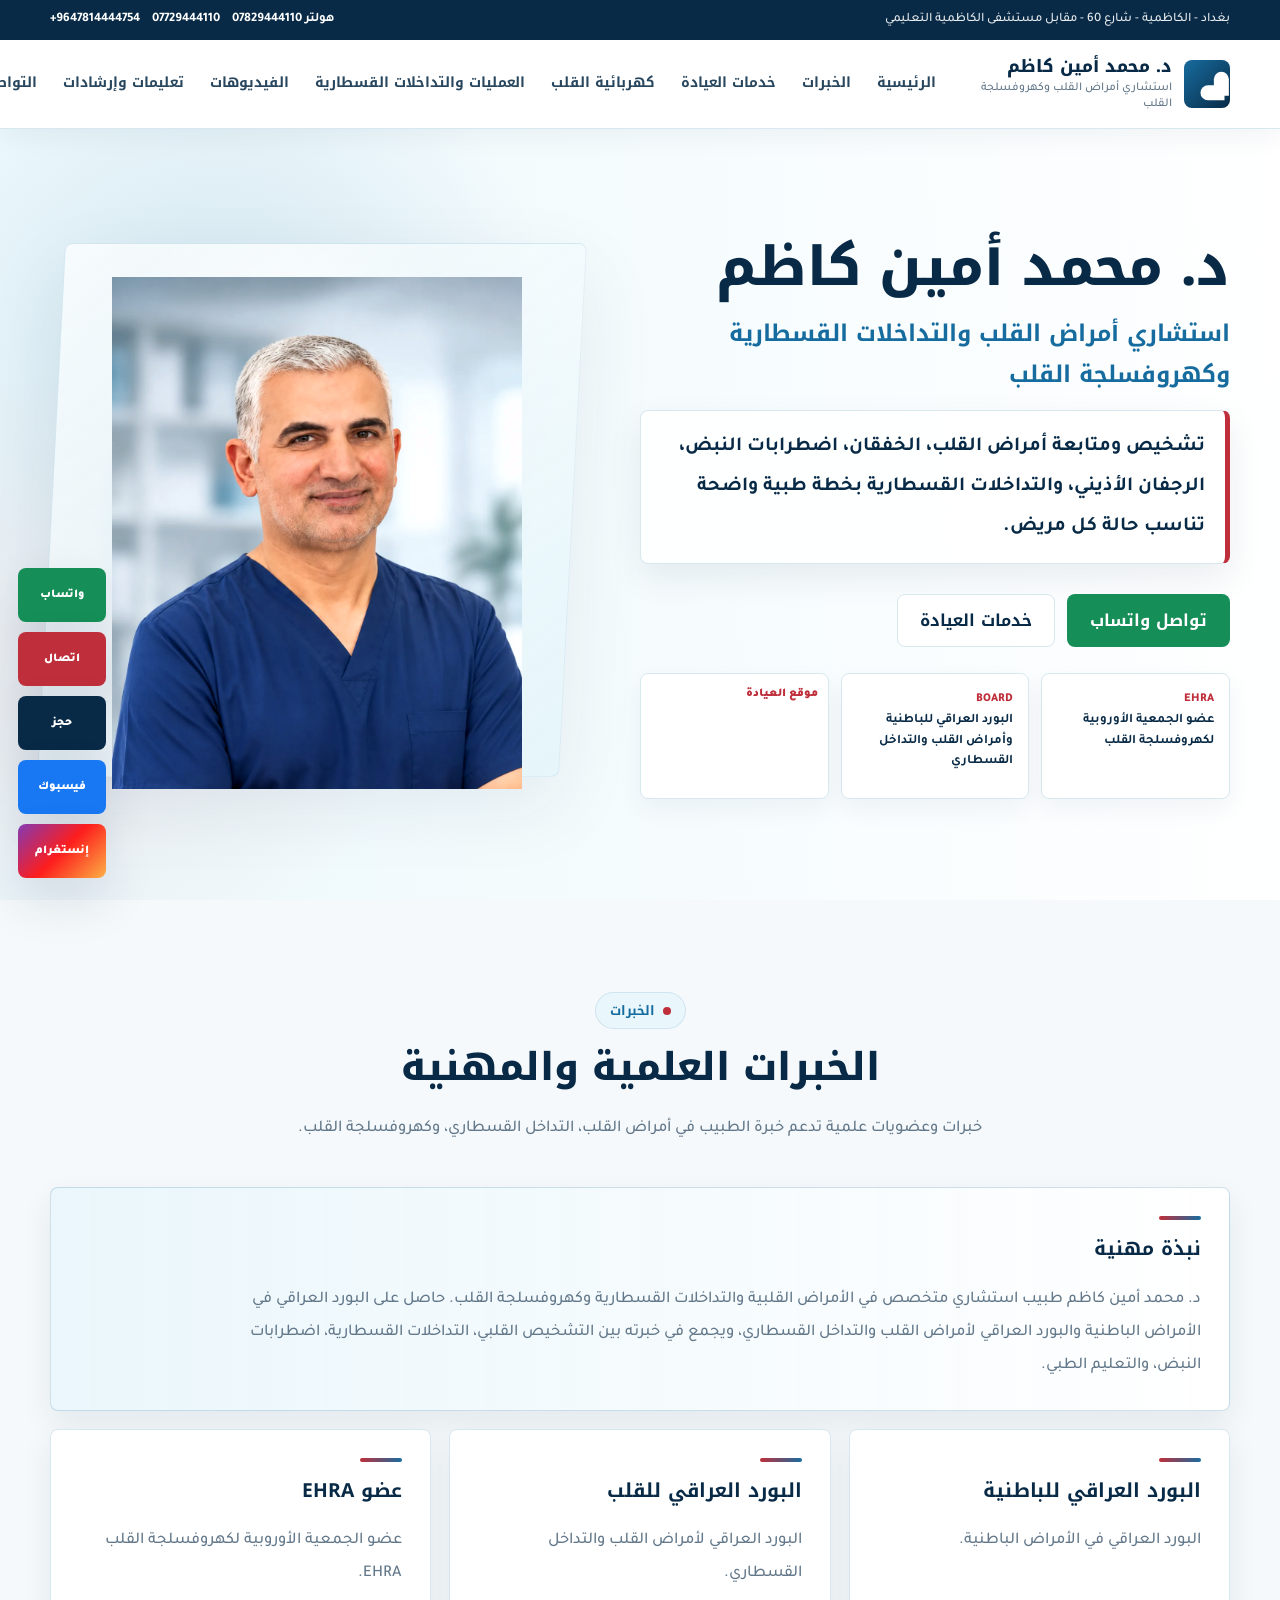
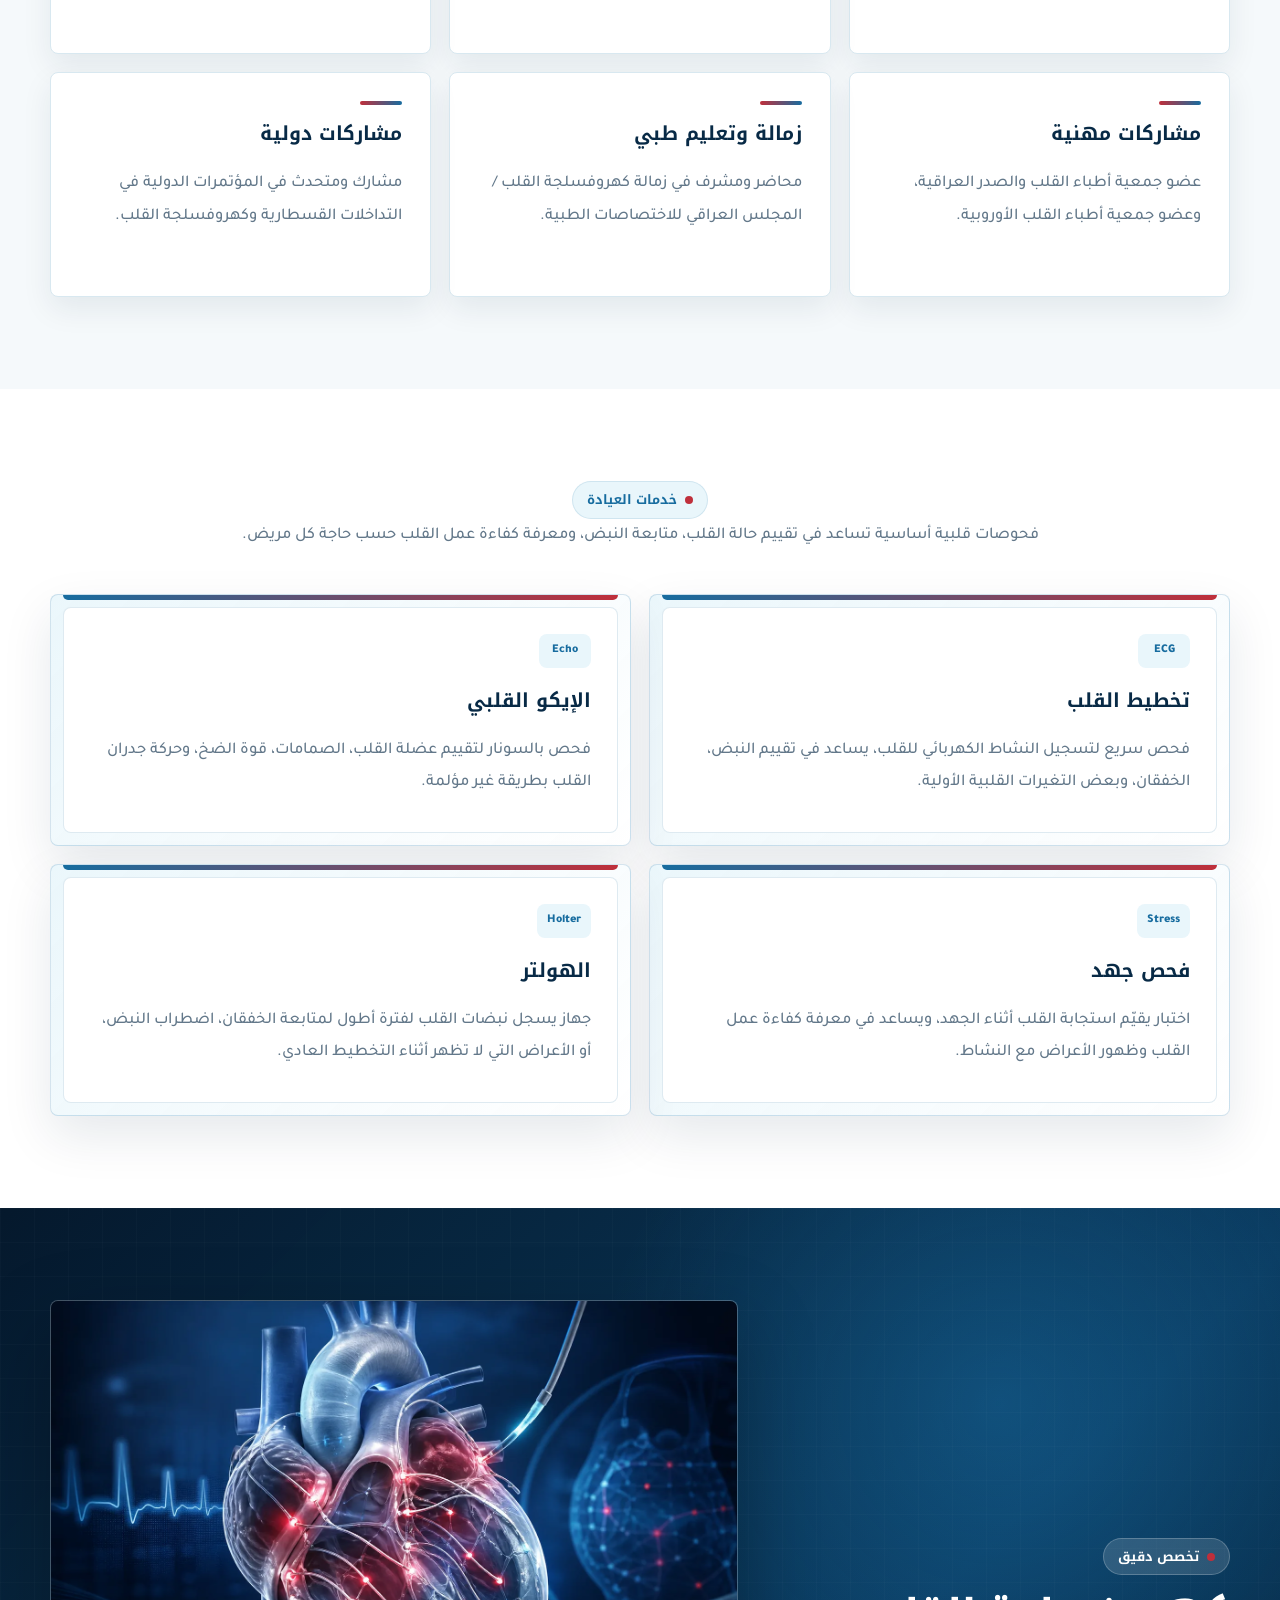
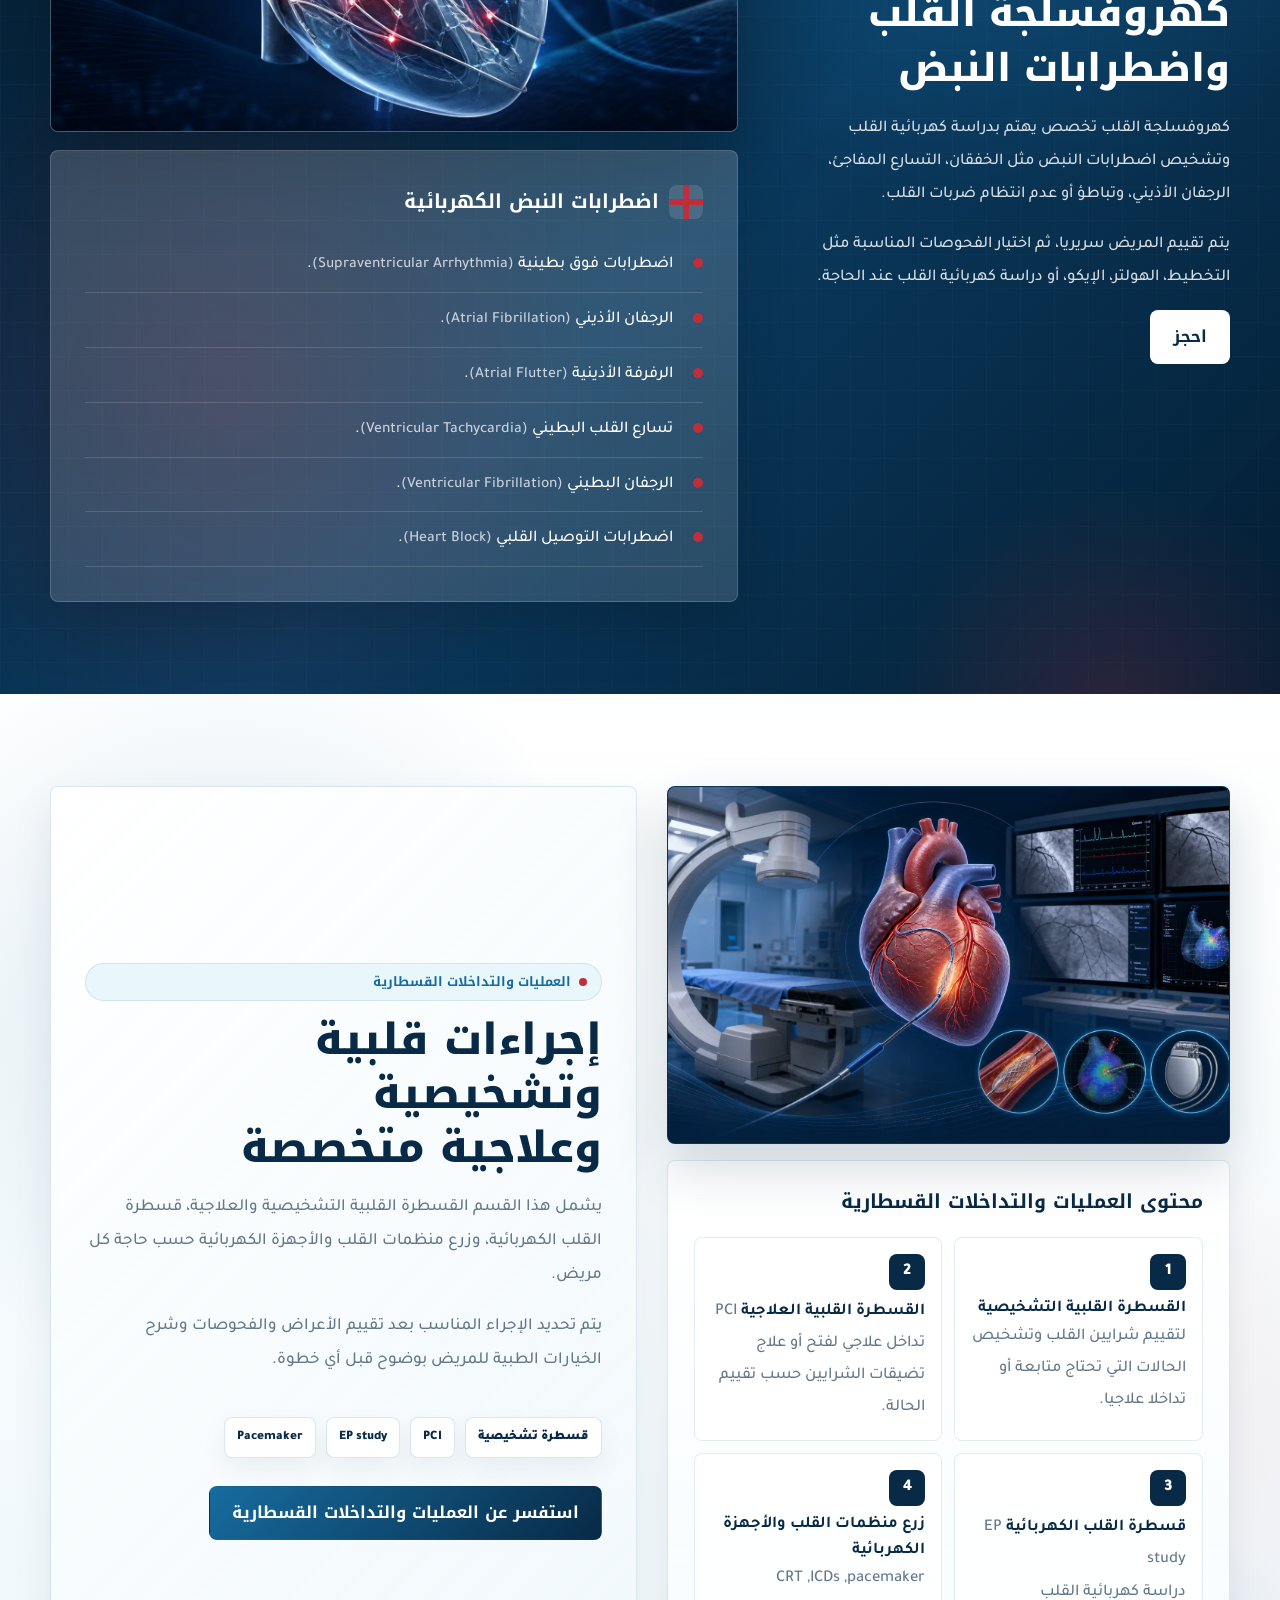
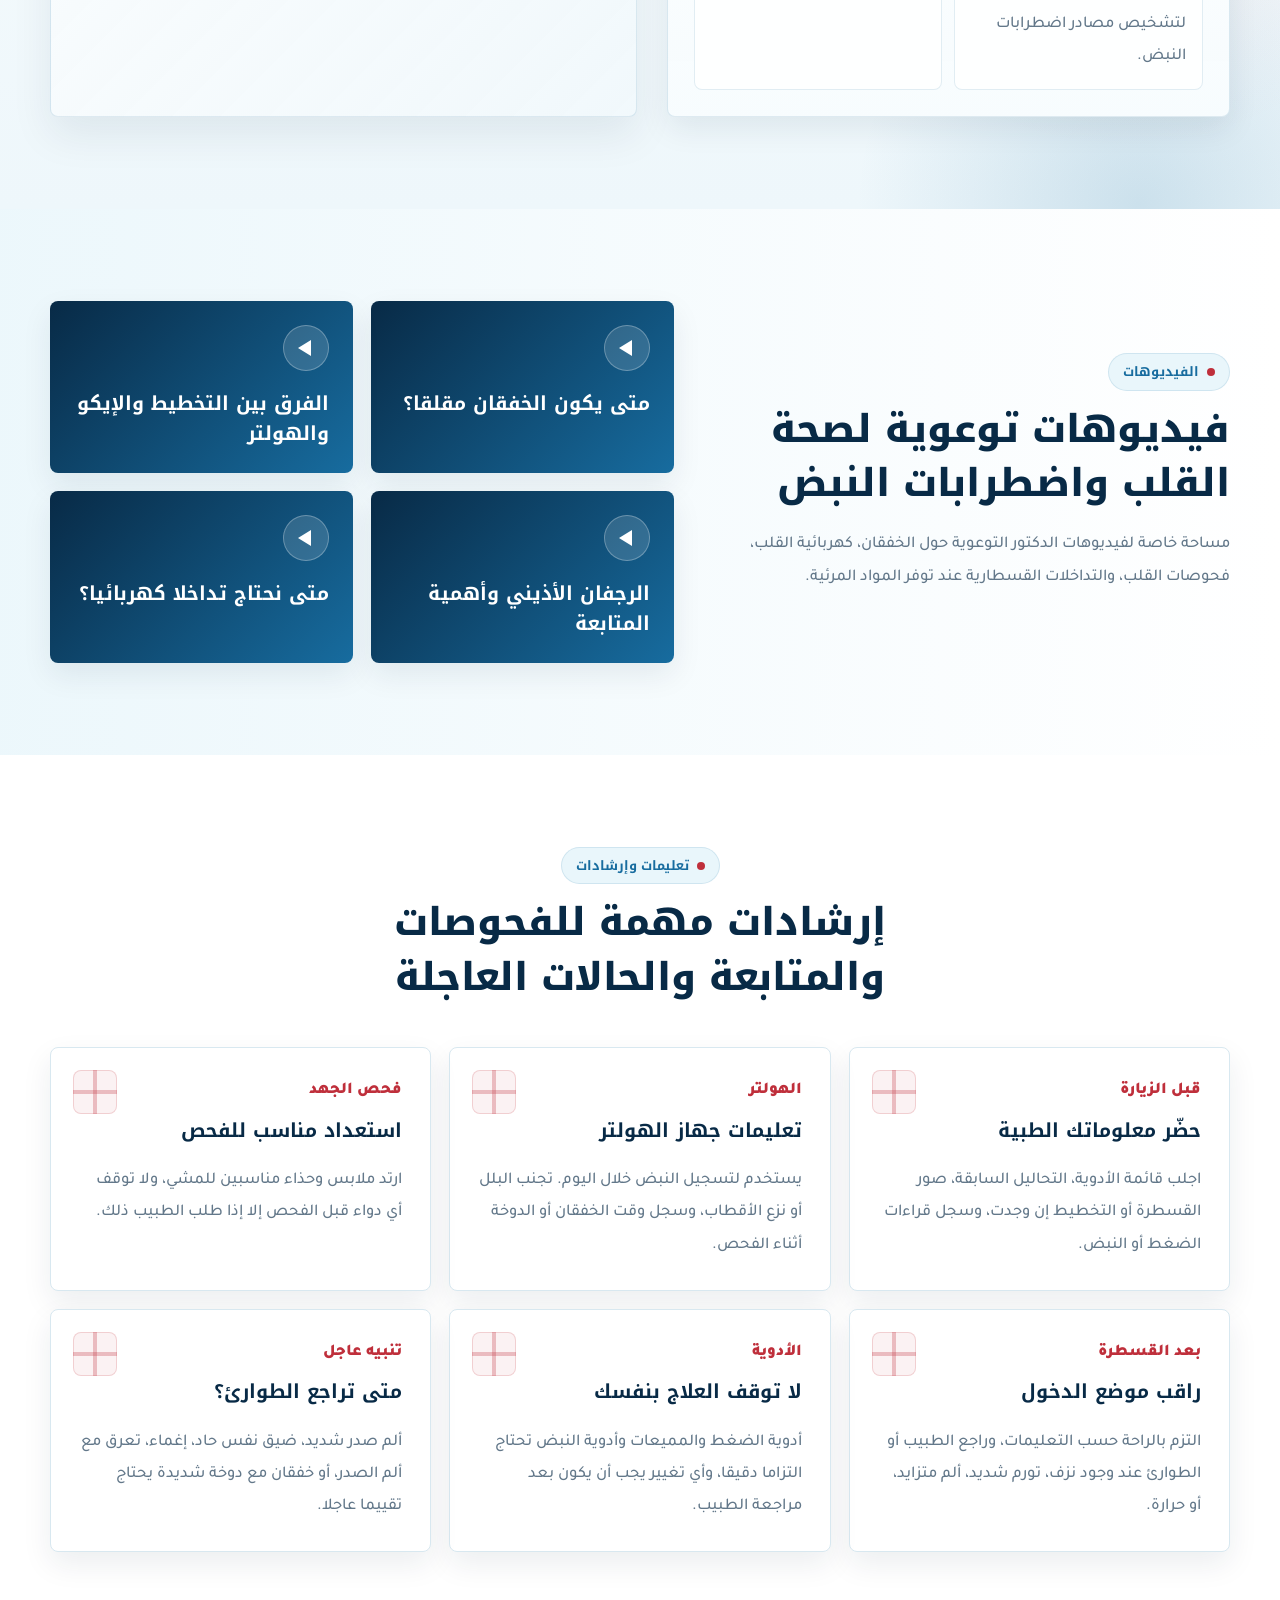
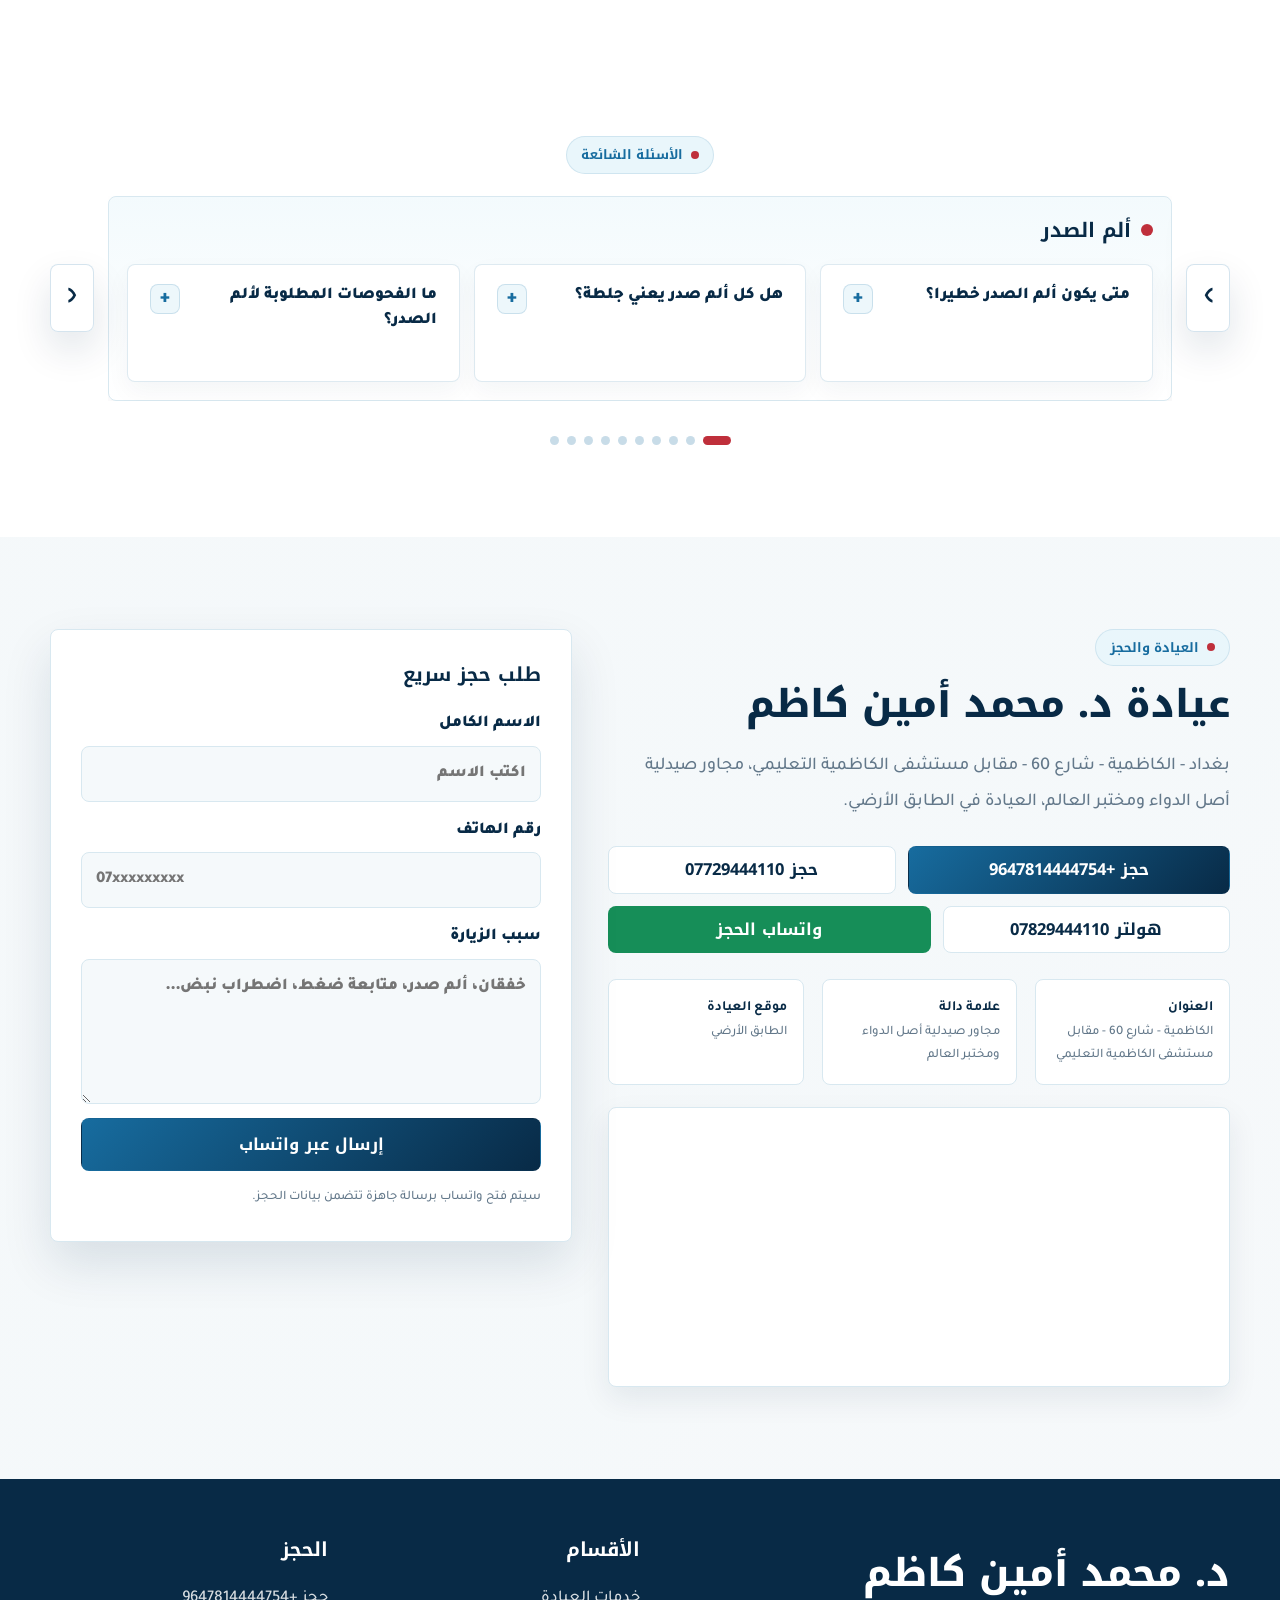
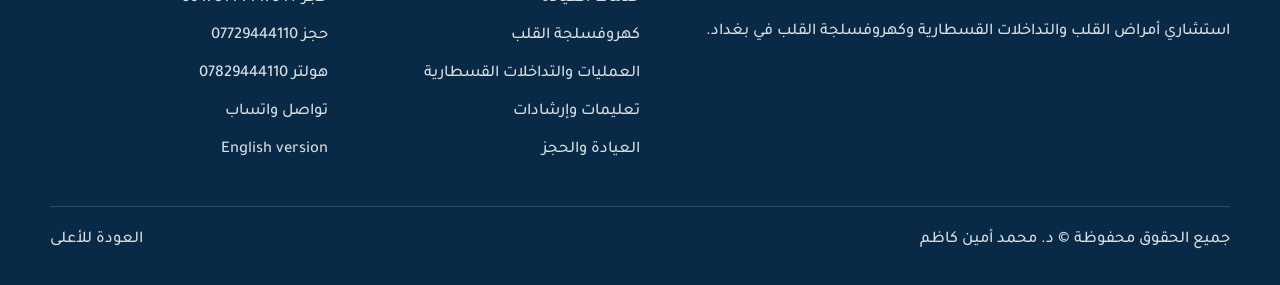
==== commit e48b86c1: "Add files via upload" ====
--- a/index.html
+++ b/index.html
@@ -29,7 +29,7 @@
   <link rel="alternate" hreflang="x-default" href="index.html" />
   <link rel="preconnect" href="https://fonts.googleapis.com" />
   <link rel="preconnect" href="https://fonts.gstatic.com" crossorigin />
-  <link href="https://fonts.googleapis.com/css2?family=IBM+Plex+Sans+Arabic:wght@400;500;600;700;800&family=Manrope:wght@400;500;600;700;800&display=swap" rel="stylesheet" />
+  <link href="https://fonts.googleapis.com/css2?family=Manrope:wght@400;500;600;700;800&family=Noto+Kufi+Arabic:wght@400;500;600;700;800&family=Tajawal:wght@400;500;700;800;900&display=swap" rel="stylesheet" />
   <link rel="preload" href="assets/images/doctor-main.webp" as="image" type="image/webp" />
   <link rel="stylesheet" href="styles.css" />
   <script type="application/ld+json">
@@ -386,10 +386,10 @@
           <h2>عيادة د. محمد أمين كاظم</h2>
           <p class="address">بغداد - الكاظمية - شارع 60 - مقابل مستشفى الكاظمية التعليمي، مجاور صيدلية أصل الدواء ومختبر العالم، العيادة في الطابق الأرضي.</p>
           <div class="contact-actions">
-            <a class="btn btn-primary" href="tel:+9647814444754">حجز +9647814444754</a>
-            <a class="btn btn-outline" href="tel:07729444110">حجز 07729444110</a>
-            <a class="btn btn-outline" href="tel:07829444110">هولتر 07829444110</a>
-            <a class="btn btn-whatsapp" href="https://wa.me/9647814444754" target="_blank" rel="noopener">واتساب الحجز</a>
+            <a class="btn btn-primary action-book-main" href="tel:+9647814444754">حجز +9647814444754</a>
+            <a class="btn btn-outline action-book-call" href="tel:07729444110">حجز 07729444110</a>
+            <a class="btn btn-outline action-holter" href="tel:07829444110">هولتر 07829444110</a>
+            <a class="btn btn-whatsapp action-book-whatsapp" href="https://wa.me/9647814444754" target="_blank" rel="noopener">واتساب الحجز</a>
           </div>
           <div class="clinic-details">
             <div><strong>العنوان</strong><span>الكاظمية - شارع 60 - مقابل مستشفى الكاظمية التعليمي</span></div>
@@ -454,11 +454,11 @@
   </div>
 
   <nav class="mobile-quickbar" aria-label="تواصل سريع">
-    <a href="tel:07729444110">اتصال</a>
-    <a href="https://wa.me/9647814444754" target="_blank" rel="noopener">واتساب</a>
-    <a href="#contact">حجز</a>
-    <a href="https://www.facebook.com/profile.php?id=61590721949825" target="_blank" rel="noopener">فيسبوك</a>
-    <a href="https://www.instagram.com/dr.mohammed.amin.kazim/" target="_blank" rel="noopener">إنستغرام</a>
+    <a class="quick-call" href="tel:07729444110">اتصال</a>
+    <a class="quick-whatsapp" href="https://wa.me/9647814444754" target="_blank" rel="noopener">واتساب</a>
+    <a class="quick-book" href="#contact">حجز</a>
+    <a class="quick-facebook" href="https://www.facebook.com/profile.php?id=61590721949825" target="_blank" rel="noopener">فيسبوك</a>
+    <a class="quick-instagram" href="https://www.instagram.com/dr.mohammed.amin.kazim/" target="_blank" rel="noopener">إنستغرام</a>
   </nav>
 
   <script src="script.js"></script>
--- a/styles.css
+++ b/styles.css
@@ -13,6 +13,9 @@
   --white: #ffffff;
   --shadow: 0 22px 50px rgba(8, 42, 70, 0.12);
   --shadow-soft: 0 12px 30px rgba(8, 42, 70, 0.08);
+  --font-ar-body: "Tajawal", Tahoma, Arial, sans-serif;
+  --font-ar-display: "Noto Kufi Arabic", "Tajawal", Tahoma, Arial, sans-serif;
+  --font-en: "Manrope", Arial, sans-serif;
 }
 
 * {
@@ -30,10 +33,14 @@
   overflow-x: hidden;
   margin: 0;
   padding-top: 118px;
-  font-family: "IBM Plex Sans Arabic", Tahoma, Arial, sans-serif;
+  font-family: var(--font-ar-body);
+  font-size: 16.5px;
+  font-weight: 500;
   color: var(--ink);
   background: var(--white);
   line-height: 1.8;
+  text-rendering: optimizeLegibility;
+  -webkit-font-smoothing: antialiased;
 }
 
 body.nav-open {
@@ -164,8 +171,11 @@
 }
 
 .brand-text strong {
+  font-family: var(--font-ar-display);
   color: var(--navy);
   font-size: 17px;
+  font-weight: 800;
+  letter-spacing: 0;
 }
 
 .brand-text small {
@@ -179,8 +189,9 @@
   align-items: center;
   gap: 14px;
   margin-inline-start: auto;
+  font-family: var(--font-ar-display);
   font-size: 14px;
-  font-weight: 800;
+  font-weight: 700;
 }
 
 .main-nav a {
@@ -266,9 +277,10 @@
   justify-content: center;
   gap: 8px;
   padding: 11px 22px;
+  font-family: var(--font-ar-display);
   border: 1px solid transparent;
   border-radius: 8px;
-  font-weight: 900;
+  font-weight: 700;
   cursor: pointer;
   transition: transform 0.2s ease, box-shadow 0.2s ease, background 0.2s ease;
 }
@@ -366,13 +378,14 @@
   display: inline-flex;
   align-items: center;
   gap: 8px;
+  font-family: var(--font-ar-display);
   color: var(--blue);
   background: var(--cyan);
   border: 1px solid rgba(23, 108, 159, 0.12);
   border-radius: 999px;
   padding: 6px 14px;
   font-size: 13px;
-  font-weight: 900;
+  font-weight: 700;
 }
 
 .eyebrow::before {
@@ -398,31 +411,37 @@
 
 h1 {
   margin: 16px 0 12px;
+  font-family: var(--font-ar-display);
   color: var(--navy);
-  font-size: clamp(44px, 4.6vw, 72px);
+  font-size: clamp(42px, 4.2vw, 64px);
   font-weight: 800;
-  line-height: 1.12;
+  line-height: 1.22;
   letter-spacing: 0;
   white-space: nowrap;
 }
 
 h2 {
   margin: 12px 0 16px;
+  font-family: var(--font-ar-display);
   color: var(--navy);
-  font-size: clamp(28px, 3.3vw, 44px);
-  line-height: 1.28;
+  font-size: clamp(27px, 3vw, 42px);
+  font-weight: 800;
+  line-height: 1.42;
 }
 
 h3 {
+  font-family: var(--font-ar-display);
   color: var(--navy);
-  line-height: 1.45;
+  font-weight: 700;
+  line-height: 1.55;
 }
 
 .lead {
+  font-family: var(--font-ar-display);
   margin-bottom: 14px;
   color: var(--blue);
-  font-size: 24px;
-  font-weight: 900;
+  font-size: 23px;
+  font-weight: 700;
 }
 
 .hero-copy {
@@ -434,7 +453,7 @@
   border-radius: 8px;
   padding: 16px 20px;
   font-size: 20px;
-  font-weight: 800;
+  font-weight: 700;
   line-height: 2;
   box-shadow: 0 14px 34px rgba(8, 42, 70, 0.08);
 }
@@ -621,6 +640,7 @@
 .about-grid p,
 .contact-section p {
   color: var(--muted);
+  line-height: 2;
 }
 
 .alert-note {
@@ -675,6 +695,9 @@
 .timeline-card span {
   color: var(--muted);
   margin-bottom: 0;
+  font-size: 16.5px;
+  font-weight: 500;
+  line-height: 1.95;
 }
 
 .section-head {
@@ -1647,7 +1670,18 @@
 
 html[dir="ltr"] body {
   direction: ltr;
-  font-family: "Manrope", "IBM Plex Sans Arabic", Arial, sans-serif;
+  font-family: var(--font-en);
+}
+
+html[dir="ltr"] .brand-text strong,
+html[dir="ltr"] .main-nav,
+html[dir="ltr"] .btn,
+html[dir="ltr"] .eyebrow,
+html[dir="ltr"] h1,
+html[dir="ltr"] h2,
+html[dir="ltr"] h3,
+html[dir="ltr"] .lead {
+  font-family: var(--font-en);
 }
 
 html[dir="ltr"] .top-links,
@@ -3904,3 +3938,298 @@
     width: min(100% - 20px, 1180px) !important;
   }
 }
+
+/* Final premium responsive polish */
+::selection {
+  color: var(--white);
+  background: var(--blue);
+}
+
+.section-head {
+  max-width: 820px;
+}
+
+.section-head h2,
+.intervention-copy h2,
+.deep-feature h2,
+.site-footer h2 {
+  text-wrap: balance;
+}
+
+.hero-badges div,
+.info-card,
+.service-card,
+.article-card,
+.timeline-card,
+.faq-item,
+.booking-form,
+.clinic-details div,
+.dark-panel {
+  transition: transform 0.22s ease, box-shadow 0.22s ease, border-color 0.22s ease;
+}
+
+@media (hover: hover) and (pointer: fine) {
+  .info-card:hover,
+  .service-card:hover,
+  .article-card:hover,
+  .timeline-card:hover,
+  .faq-item:hover,
+  .clinic-details div:hover {
+    transform: translateY(-4px);
+    border-color: rgba(23, 108, 159, 0.28);
+    box-shadow: 0 22px 46px rgba(8, 42, 70, 0.11);
+  }
+}
+
+.contact-actions .btn {
+  min-width: 0;
+  flex: 1 1 210px;
+  white-space: normal;
+  text-align: center;
+  line-height: 1.4;
+}
+
+.contact-actions .action-book-main,
+.contact-actions .action-book-whatsapp {
+  flex-basis: 245px;
+}
+
+.booking-form input,
+.booking-form textarea {
+  min-height: 48px;
+  transition: border-color 0.2s ease, box-shadow 0.2s ease, background 0.2s ease;
+}
+
+.booking-form textarea {
+  resize: vertical;
+}
+
+.booking-form input:focus,
+.booking-form textarea:focus {
+  box-shadow: 0 0 0 4px rgba(23, 108, 159, 0.1);
+}
+
+@media (max-width: 1200px) {
+  .container {
+    width: min(100% - 28px, 1180px);
+  }
+
+  .section-pad {
+    padding: 78px 0;
+  }
+}
+
+@media (max-width: 1024px) {
+  .section-pad {
+    padding: 64px 0;
+  }
+
+  .contact-grid {
+    grid-template-columns: 1fr;
+    gap: 24px;
+  }
+
+  .booking-form {
+    max-width: 760px;
+    width: 100%;
+    margin-inline: auto;
+  }
+}
+
+@media (min-width: 701px) and (max-width: 1024px) {
+  .contact-actions {
+    display: grid;
+    grid-template-columns: repeat(2, minmax(0, 1fr));
+  }
+
+  .contact-actions .btn {
+    width: 100%;
+  }
+
+  .clinic-details {
+    grid-template-columns: repeat(3, minmax(0, 1fr));
+  }
+}
+
+@media (max-width: 700px) {
+  body {
+    padding-bottom: calc(96px + env(safe-area-inset-bottom)) !important;
+  }
+
+  .container {
+    width: min(100% - 20px, 1180px);
+  }
+
+  .section-pad {
+    padding: 46px 0;
+  }
+
+  .section-head {
+    margin-bottom: 24px;
+  }
+
+  .section-head h2 {
+    font-size: clamp(25px, 7.2vw, 34px);
+  }
+
+  .section-head p,
+  .split-grid p,
+  .address {
+    font-size: 15.5px;
+    line-height: 1.95;
+  }
+
+  .hero-actions,
+  .contact-actions {
+    display: grid;
+    grid-template-columns: 1fr;
+    gap: 10px;
+  }
+
+  .contact-actions {
+    margin: 20px 0;
+  }
+
+  .contact-actions .btn {
+    width: 100%;
+    min-height: 54px;
+    padding: 12px 14px;
+    font-size: 14px;
+  }
+
+  .contact-actions .action-book-call,
+  .contact-actions .action-holter {
+    font-size: 13.5px;
+  }
+
+  .clinic-details {
+    grid-template-columns: 1fr;
+    gap: 10px;
+  }
+
+  .clinic-details div {
+    padding: 15px 16px;
+  }
+
+  .map-panel {
+    height: 250px;
+    margin-top: 16px;
+  }
+
+  .booking-form {
+    padding: 20px;
+    gap: 12px;
+  }
+
+  .booking-form label {
+    font-size: 14.5px;
+  }
+
+  .mobile-quickbar {
+    min-height: calc(68px + env(safe-area-inset-bottom));
+    grid-template-columns: 1fr 1fr 1.18fr 1fr 1fr;
+    align-items: end;
+    padding: 8px 8px calc(8px + env(safe-area-inset-bottom));
+    gap: 5px;
+    border-top: 1px solid rgba(216, 232, 240, 0.92);
+    background: rgba(255, 255, 255, 0.97);
+    box-shadow: 0 -18px 42px rgba(8, 42, 70, 0.16);
+  }
+
+  .mobile-quickbar a {
+    min-height: 48px;
+    padding: 7px 4px;
+    border: 1px solid rgba(216, 232, 240, 0.9);
+    border-radius: 12px;
+    color: var(--navy);
+    background: rgba(245, 249, 251, 0.92);
+    box-shadow: 0 8px 18px rgba(8, 42, 70, 0.06);
+    font-family: var(--font-ar-display);
+    font-size: 10.5px;
+    font-weight: 800;
+  }
+
+  html[dir="ltr"] .mobile-quickbar a {
+    font-family: var(--font-en);
+  }
+
+  .mobile-quickbar .quick-whatsapp {
+    color: var(--green);
+    background: #edf9f3;
+    border-color: rgba(22, 142, 88, 0.22);
+  }
+
+  .mobile-quickbar .quick-call {
+    color: var(--red);
+    background: var(--red-soft);
+    border-color: rgba(191, 47, 59, 0.2);
+  }
+
+  .mobile-quickbar .quick-book {
+    min-height: 58px;
+    color: var(--white);
+    background: linear-gradient(135deg, var(--blue), var(--navy));
+    border-color: transparent;
+    transform: translateY(-8px);
+    box-shadow: 0 16px 30px rgba(8, 42, 70, 0.2);
+    font-size: 12px;
+  }
+
+  .mobile-quickbar .quick-facebook {
+    color: #1877f2;
+    background: #eef5ff;
+    border-color: rgba(24, 119, 242, 0.18);
+  }
+
+  .mobile-quickbar .quick-instagram {
+    color: #bc2a8d;
+    background: #fff2f8;
+    border-color: rgba(188, 42, 141, 0.18);
+  }
+}
+
+@media (min-width: 431px) and (max-width: 700px) {
+  .contact-actions {
+    grid-template-columns: repeat(2, minmax(0, 1fr));
+  }
+
+  .contact-actions .action-book-main,
+  .contact-actions .action-book-whatsapp {
+    grid-column: 1 / -1;
+  }
+}
+
+@media (max-width: 430px) {
+  .section-pad {
+    padding: 42px 0;
+  }
+
+  .contact-actions .btn {
+    min-height: 52px;
+  }
+
+  .mobile-quickbar {
+    gap: 4px;
+    padding-inline: 6px;
+  }
+
+  .mobile-quickbar a {
+    font-size: 10px;
+    border-radius: 10px;
+  }
+
+  .mobile-quickbar .quick-book {
+    min-height: 56px;
+    font-size: 11.5px;
+  }
+}
+
+@media (max-width: 390px) {
+  .brand-text strong {
+    font-size: 12.8px;
+  }
+
+  .mobile-quickbar a {
+    font-size: 9.5px;
+  }
+}
